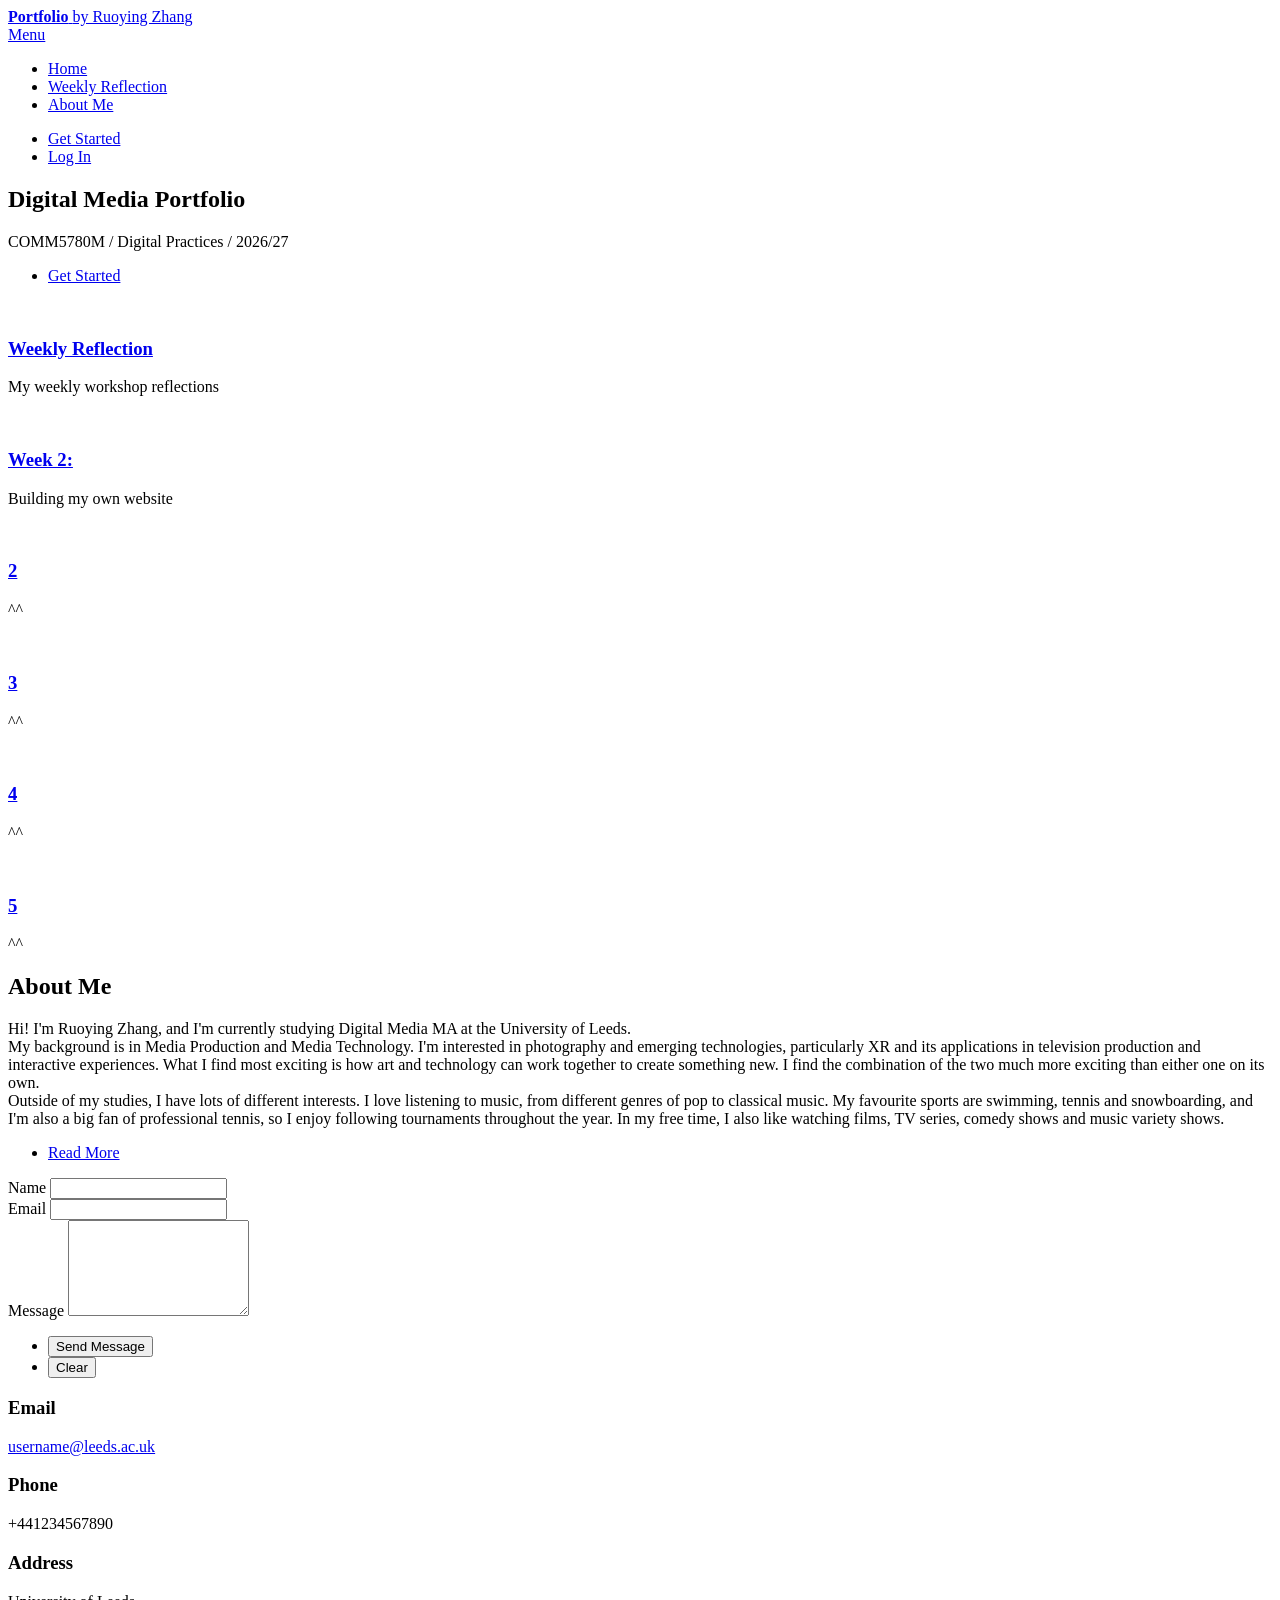
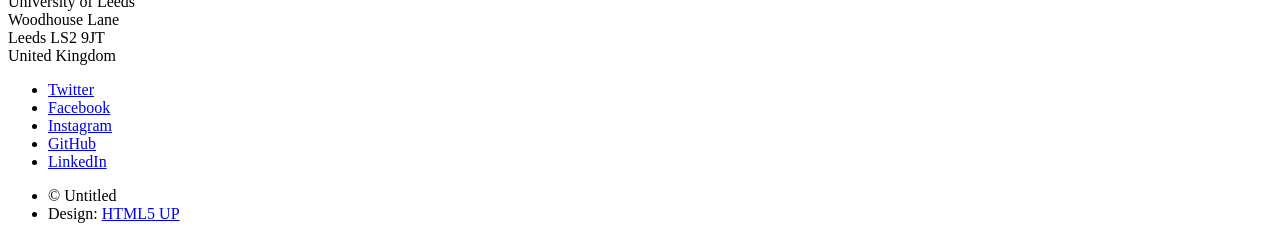
==== index.html @ e0ff4ec4 "Add files via upload" ====
<!DOCTYPE HTML>
<!--
	Forty by HTML5 UP
	html5up.net | @ajlkn
	Free for personal and commercial use under the CCA 3.0 license (html5up.net/license)
-->
<html>
	<head>
		<title>Portfolio by Ruoying Zhang</title>
		<meta charset="utf-8" />
		<meta name="viewport" content="width=device-width, initial-scale=1, user-scalable=no" />
		<link rel="stylesheet" href="assets/css/main.css" />
		<noscript><link rel="stylesheet" href="assets/css/noscript.css" /></noscript>
	</head>
	<body class="is-preload">

		<!-- Wrapper -->
			<div id="wrapper">

				<!-- Header -->
					<header id="header" class="alt">
						<a href="index.html" class="logo"><strong>Portfolio</strong> <span>by Ruoying Zhang</span></a>
						<nav>
							<a href="#menu">Menu</a>
						</nav>
					</header>

				<!-- Menu -->
					<nav id="menu">
						<ul class="links">
							<li><a href="index.html">Home</a></li>
							<li><a href="landing.html">Weekly Reflection</a></li>
							<li><a href="generic.html">About Me</a></li>
							
						</ul>
						<ul class="actions stacked">
							<li><a href="#" class="button primary fit">Get Started</a></li>
							<li><a href="#" class="button fit">Log In</a></li>
						</ul>
					</nav>

				<!-- Banner -->
					<section id="banner" class="major">
						<div class="inner">
							<header class="major">
								<h1>Digital Media Portfolio</h1>
							</header>
							<div class="content">
								<p>COMM5780M / Digital Practices / 2026/27</p>
								<ul class="actions">
									<li><a href="#one" class="button next scrolly">Get Started</a></li>
								</ul>
							</div>
						</div>
					</section>

				<!-- Main -->
					<div id="main">

						<!-- One -->
							<section id="one" class="tiles">
								<article>
									<span class="image">
										<img src="images/pic01.jpg" alt="" />
									</span>
									<header class="major">
										<h3><a href="landing.html" class="link">Weekly Reflection</a></h3>
										<p>My weekly workshop reflections</p>
									</header>
								</article>
								<article>
									<span class="image">
										<img src="images/pic02.jpg" alt="" />
									</span>
									<header class="major">
										<h3><a href="landing.html" class="link">Week 2:</a></h3>
										<p>Building my own website</p>
									</header>
								</article>
								<article>
									<span class="image">
										<img src="images/pic03.jpg" alt="" />
									</span>
									<header class="major">
										<h3><a href="landing.html" class="link">2</a></h3>
										<p>^^</p>
									</header>
								</article>
								<article>
									<span class="image">
										<img src="images/pic04.jpg" alt="" />
									</span>
									<header class="major">
										<h3><a href="landing.html" class="link">3</a></h3>
										<p>^^</p>
									</header>
								</article>
								<article>
									<span class="image">
										<img src="images/pic05.jpg" alt="" />
									</span>
									<header class="major">
										<h3><a href="landing.html" class="link">4</a></h3>
										<p>^^</p>
									</header>
								</article>
								<article>
									<span class="image">
										<img src="images/pic06.jpg" alt="" />
									</span>
									<header class="major">
										<h3><a href="landing.html" class="link">5</a></h3>
										<p>^^</p>
									</header>
								</article>
							</section>

						<!-- Two -->
							<section id="two">
								<div class="inner">
									<header class="major">
										<h2>About Me</h2>
									</header>
									<p>  Hi! I'm Ruoying Zhang, and I'm currently studying Digital Media MA at the University of Leeds.<br />
										 My background is in Media Production and Media Technology. I'm interested in photography and emerging technologies, particularly XR and its applications in television production and interactive experiences. What I find most exciting is how art and technology can work together to create something new. I find the combination of the two much more exciting than either one on its own. <br />
										 Outside of my studies, I have lots of different interests. I love listening to music, from different genres of pop to classical music. My favourite sports are swimming, tennis and snowboarding, and I'm also a big fan of professional tennis, so I enjoy following tournaments throughout the year. In my free time, I also like watching films, TV series, comedy shows and music variety shows.</p>
									<ul class="actions">
										<li><a href="generic.html" class="button next">Read More</a></li>
									</ul>
								</div>
							</section>

					</div>

				<!-- Contact -->
					<section id="contact">
						<div class="inner">
							<section>
								<form method="post" action="#">
									<div class="fields">
										<div class="field half">
											<label for="name">Name</label>
											<input type="text" name="name" id="name" />
										</div>
										<div class="field half">
											<label for="email">Email</label>
											<input type="text" name="email" id="email" />
										</div>
										<div class="field">
											<label for="message">Message</label>
											<textarea name="message" id="message" rows="6"></textarea>
										</div>
									</div>
									<ul class="actions">
										<li><input type="submit" value="Send Message" class="primary" /></li>
										<li><input type="reset" value="Clear" /></li>
									</ul>
								</form>
							</section>
							<section class="split">
								<section>
									<div class="contact-method">
										<span class="icon solid alt fa-envelope"></span>
										<h3>Email</h3>
										<a href="#">username@leeds.ac.uk</a>
									</div>
								</section>
								<section>
									<div class="contact-method">
										<span class="icon solid alt fa-phone"></span>
										<h3>Phone</h3>
										<span>+441234567890</span>
									</div>
								</section>
								<section>
									<div class="contact-method">
										<span class="icon solid alt fa-home"></span>
										<h3>Address</h3>
										<span>University of Leeds<br />
										Woodhouse Lane<br />
										Leeds LS2 9JT<br />
										United Kingdom</span>
									</div>
								</section>
							</section>
						</div>
					</section>

				<!-- Footer -->
					<footer id="footer">
						<div class="inner">
							<ul class="icons">
								<li><a href="#" class="icon brands alt fa-twitter"><span class="label">Twitter</span></a></li>
								<li><a href="#" class="icon brands alt fa-facebook-f"><span class="label">Facebook</span></a></li>
								<li><a href="#" class="icon brands alt fa-instagram"><span class="label">Instagram</span></a></li>
								<li><a href="#" class="icon brands alt fa-github"><span class="label">GitHub</span></a></li>
								<li><a href="#" class="icon brands alt fa-linkedin-in"><span class="label">LinkedIn</span></a></li>
							</ul>
							<ul class="copyright">
								<li>&copy; Untitled</li><li>Design: <a href="https://html5up.net">HTML5 UP</a></li>
							</ul>
						</div>
					</footer>

			</div>

		<!-- Scripts -->
			<script src="assets/js/jquery.min.js"></script>
			<script src="assets/js/jquery.scrolly.min.js"></script>
			<script src="assets/js/jquery.scrollex.min.js"></script>
			<script src="assets/js/browser.min.js"></script>
			<script src="assets/js/breakpoints.min.js"></script>
			<script src="assets/js/util.js"></script>
			<script src="assets/js/main.js"></script>

	</body>
</html>
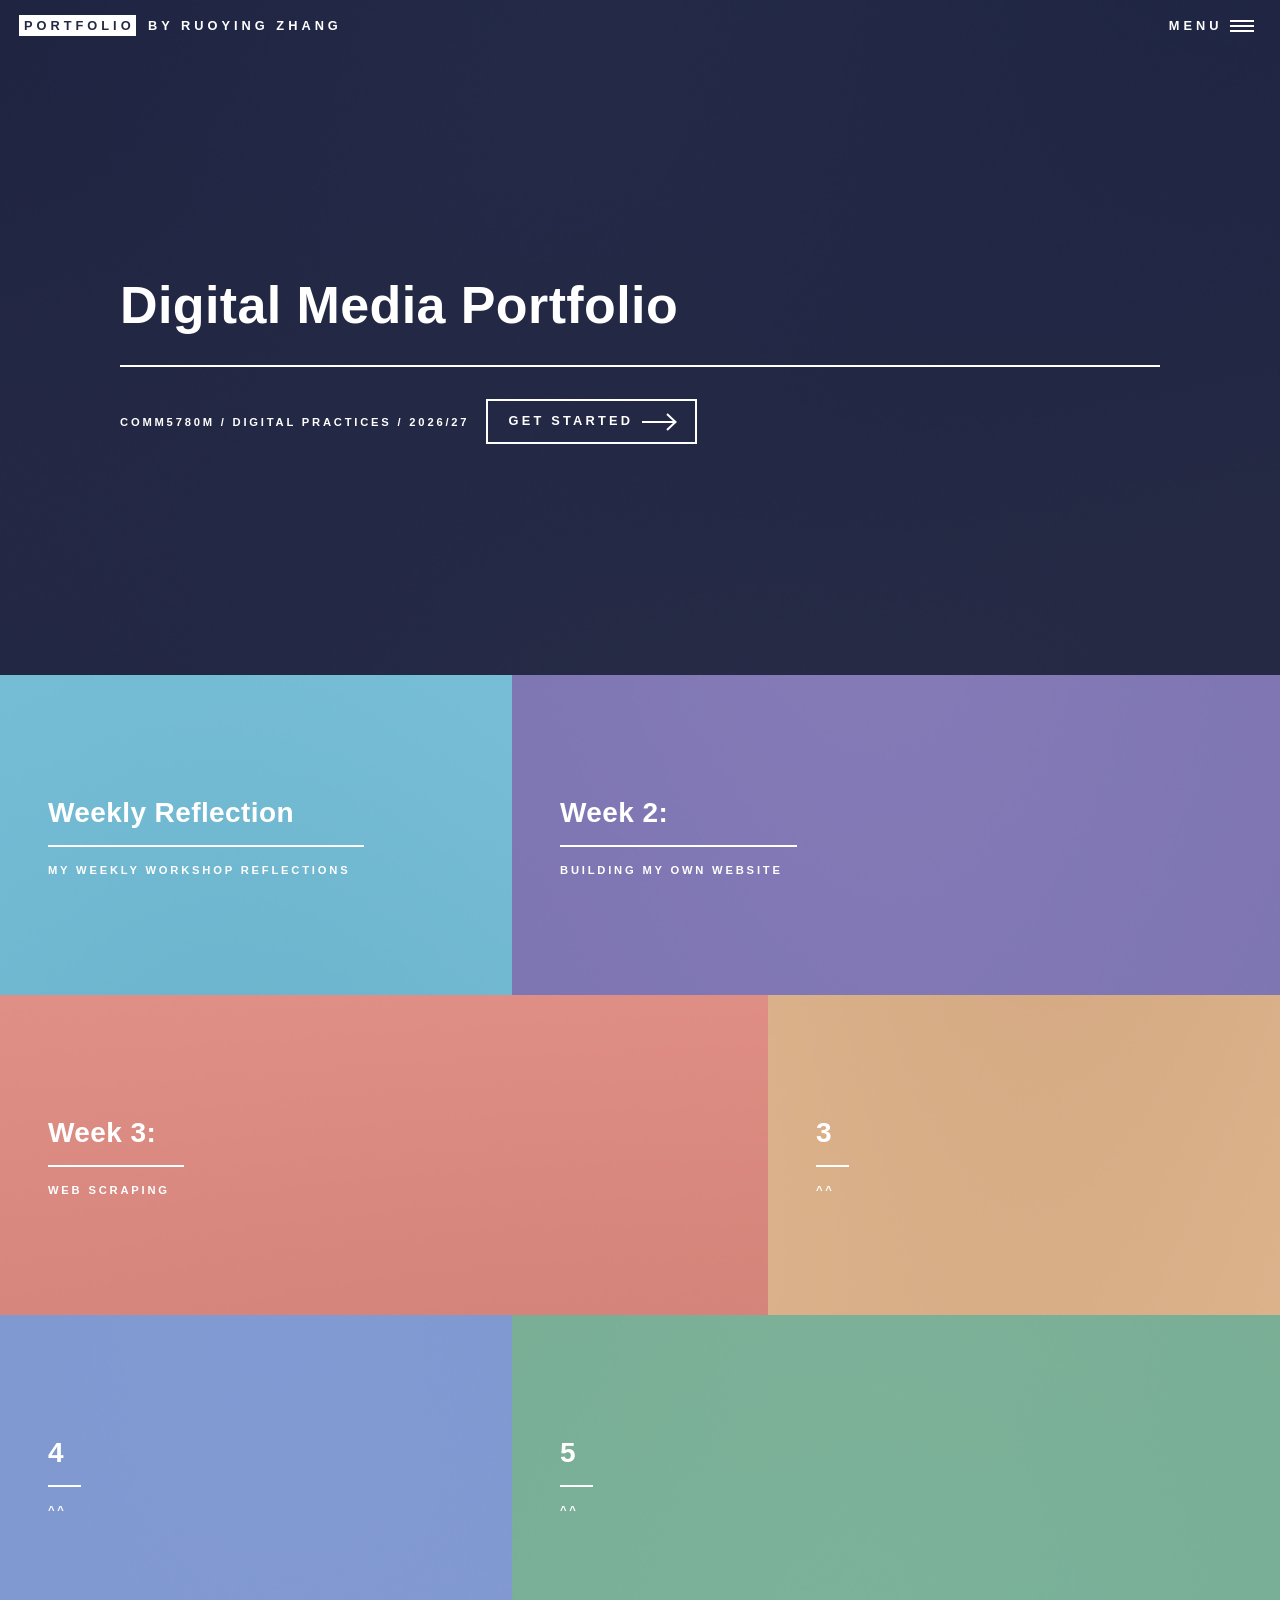
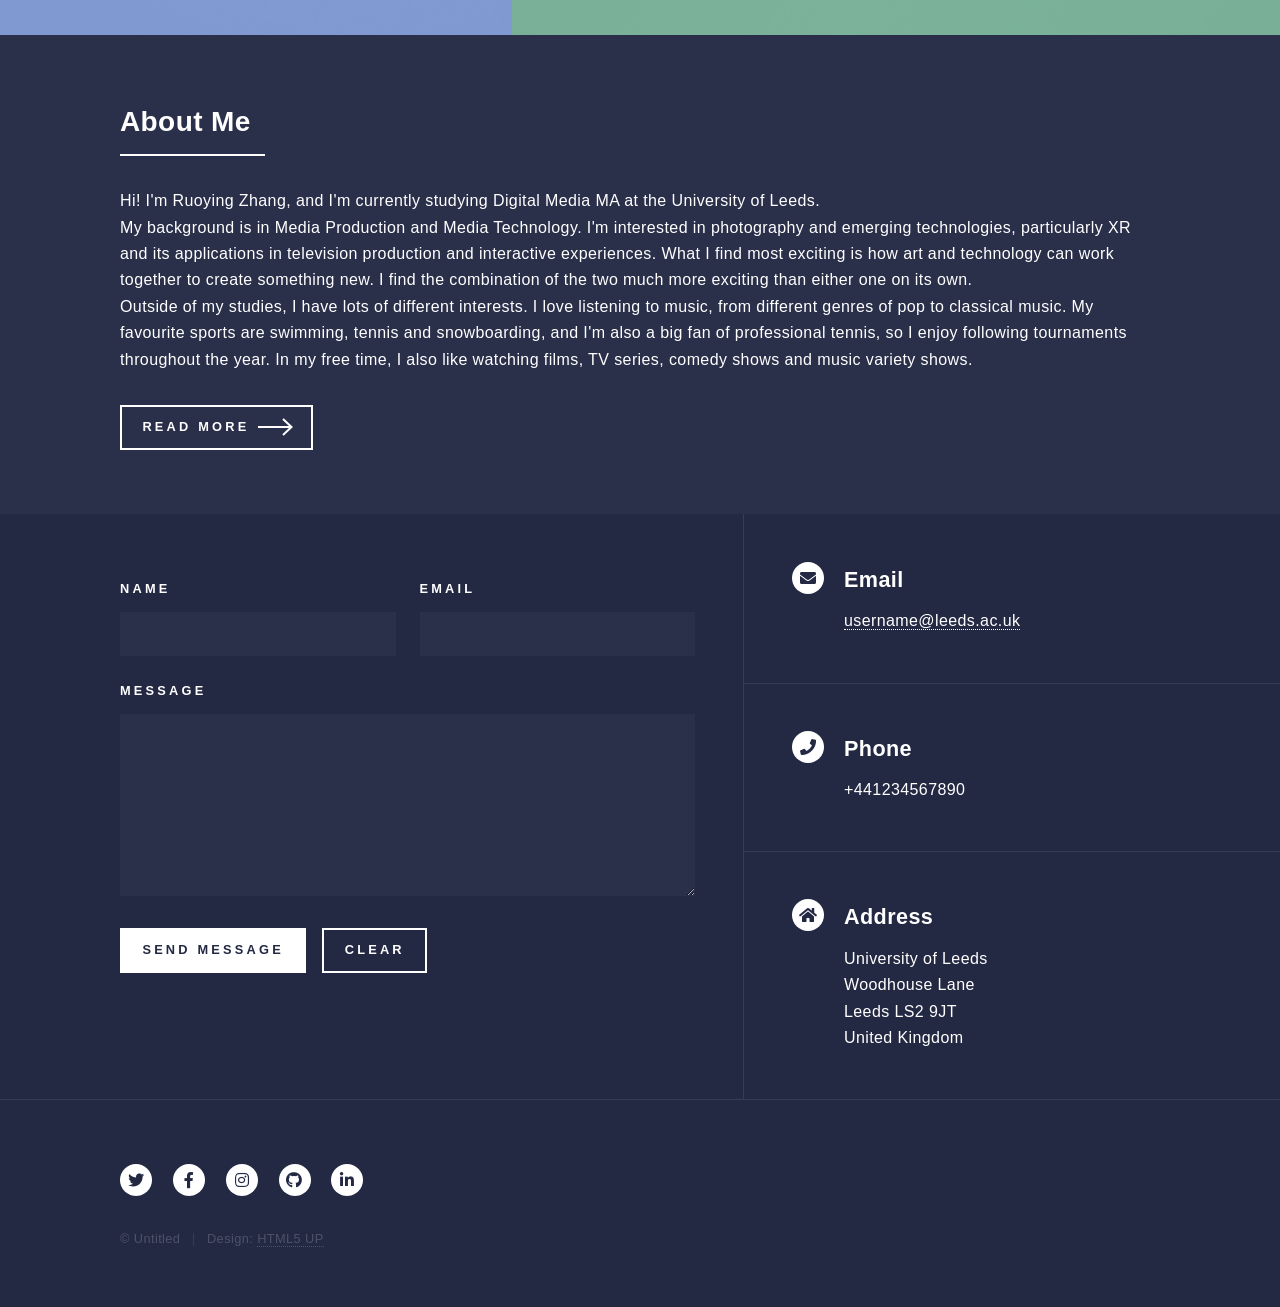
==== commit 3a235d0e: "Update index.html" ====
--- a/index.html
+++ b/index.html
@@ -82,8 +82,8 @@
 										<img src="images/pic03.jpg" alt="" />
 									</span>
 									<header class="major">
-										<h3><a href="landing.html" class="link">2</a></h3>
-										<p>^^</p>
+										<h3><a href="landing.html" class="link">Week 3:</a></h3>
+										<p>Web Scraping</p>
 									</header>
 								</article>
 								<article>
@@ -214,4 +214,4 @@
 			<script src="assets/js/main.js"></script>
 
 	</body>
-</html>+</html>
--- a/assets/css/main.css
+++ b/assets/css/main.css
@@ -0,0 +1,3952 @@
+@import url(fontawesome-all.min.css);
+@import url("https://fonts.googleapis.com/css?family=Source+Sans+Pro:300,300italic,600,600italic");
+
+/*
+	Forty by HTML5 UP
+	html5up.net | @ajlkn
+	Free for personal and commercial use under the CCA 3.0 license (html5up.net/license)
+*/
+
+html, body, div, span, applet, object,
+iframe, h1, h2, h3, h4, h5, h6, p, blockquote,
+pre, a, abbr, acronym, address, big, cite,
+code, del, dfn, em, img, ins, kbd, q, s, samp,
+small, strike, strong, sub, sup, tt, var, b,
+u, i, center, dl, dt, dd, ol, ul, li, fieldset,
+form, label, legend, table, caption, tbody,
+tfoot, thead, tr, th, td, article, aside,
+canvas, details, embed, figure, figcaption,
+footer, header, hgroup, menu, nav, output, ruby,
+section, summary, time, mark, audio, video {
+	margin: 0;
+	padding: 0;
+	border: 0;
+	font-size: 100%;
+	font: inherit;
+	vertical-align: baseline;}
+
+article, aside, details, figcaption, figure,
+footer, header, hgroup, menu, nav, section {
+	display: block;}
+
+body {
+	line-height: 1;
+}
+
+ol, ul {
+	list-style: none;
+}
+
+blockquote, q {
+	quotes: none;
+}
+
+	blockquote:before, blockquote:after, q:before, q:after {
+		content: '';
+		content: none;
+	}
+
+table {
+	border-collapse: collapse;
+	border-spacing: 0;
+}
+
+body {
+	-webkit-text-size-adjust: none;
+}
+
+mark {
+	background-color: transparent;
+	color: inherit;
+}
+
+input::-moz-focus-inner {
+	border: 0;
+	padding: 0;
+}
+
+input, select, textarea {
+	-moz-appearance: none;
+	-webkit-appearance: none;
+	-ms-appearance: none;
+	appearance: none;
+}
+
+/* Basic */
+
+	@-ms-viewport {
+		width: device-width;
+	}
+
+	body {
+		-ms-overflow-style: scrollbar;
+	}
+
+	@media screen and (max-width: 480px) {
+
+		html, body {
+			min-width: 320px;
+		}
+
+	}
+
+	html {
+		box-sizing: border-box;
+	}
+
+	*, *:before, *:after {
+		box-sizing: inherit;
+	}
+
+	body {
+		background: #242943;
+	}
+
+		body.is-preload *, body.is-preload *:before, body.is-preload *:after {
+			-moz-animation: none !important;
+			-webkit-animation: none !important;
+			-ms-animation: none !important;
+			animation: none !important;
+			-moz-transition: none !important;
+			-webkit-transition: none !important;
+			-ms-transition: none !important;
+			transition: none !important;
+		}
+
+/* Type */
+
+	body, input, select, textarea {
+		color: #ffffff;
+		font-family: "Source Sans Pro", Helvetica, sans-serif;
+		font-size: 17pt;
+		font-weight: 300;
+		letter-spacing: 0.025em;
+		line-height: 1.65;
+	}
+
+		@media screen and (max-width: 1680px) {
+
+			body, input, select, textarea {
+				font-size: 14pt;
+			}
+
+		}
+
+		@media screen and (max-width: 1280px) {
+
+			body, input, select, textarea {
+				font-size: 12pt;
+			}
+
+		}
+
+		@media screen and (max-width: 360px) {
+
+			body, input, select, textarea {
+				font-size: 11pt;
+			}
+
+		}
+
+	a {
+		-moz-transition: color 0.2s ease-in-out, border-bottom-color 0.2s ease-in-out;
+		-webkit-transition: color 0.2s ease-in-out, border-bottom-color 0.2s ease-in-out;
+		-ms-transition: color 0.2s ease-in-out, border-bottom-color 0.2s ease-in-out;
+		transition: color 0.2s ease-in-out, border-bottom-color 0.2s ease-in-out;
+		border-bottom: dotted 1px;
+		color: inherit;
+		text-decoration: none;
+	}
+
+		a:hover {
+			border-bottom-color: transparent;
+			color: #9bf1ff !important;
+		}
+
+		a:active {
+			color: #53e3fb !important;
+		}
+
+	strong, b {
+		color: #ffffff;
+		font-weight: 600;
+	}
+
+	em, i {
+		font-style: italic;
+	}
+
+	p {
+		margin: 0 0 2em 0;
+	}
+
+	h1, h2, h3, h4, h5, h6 {
+		color: #ffffff;
+		font-weight: 600;
+		line-height: 1.65;
+		margin: 0 0 1em 0;
+	}
+
+		h1 a, h2 a, h3 a, h4 a, h5 a, h6 a {
+			color: inherit;
+			border-bottom: 0;
+		}
+
+	h1 {
+		font-size: 2.5em;
+	}
+
+	h2 {
+		font-size: 1.75em;
+	}
+
+	h3 {
+		font-size: 1.35em;
+	}
+
+	h4 {
+		font-size: 1.1em;
+	}
+
+	h5 {
+		font-size: 0.9em;
+	}
+
+	h6 {
+		font-size: 0.7em;
+	}
+
+	@media screen and (max-width: 736px) {
+
+		h1 {
+			font-size: 2em;
+		}
+
+		h2 {
+			font-size: 1.5em;
+		}
+
+		h3 {
+			font-size: 1.25em;
+		}
+
+	}
+
+	sub {
+		font-size: 0.8em;
+		position: relative;
+		top: 0.5em;
+	}
+
+	sup {
+		font-size: 0.8em;
+		position: relative;
+		top: -0.5em;
+	}
+
+	blockquote {
+		border-left: solid 4px rgba(212, 212, 255, 0.1);
+		font-style: italic;
+		margin: 0 0 2em 0;
+		padding: 0.5em 0 0.5em 2em;
+	}
+
+	code {
+		background: rgba(212, 212, 255, 0.035);
+		font-family: "Courier New", monospace;
+		font-size: 0.9em;
+		margin: 0 0.25em;
+		padding: 0.25em 0.65em;
+	}
+
+	pre {
+		-webkit-overflow-scrolling: touch;
+		font-family: "Courier New", monospace;
+		font-size: 0.9em;
+		margin: 0 0 2em 0;
+	}
+
+		pre code {
+			display: block;
+			line-height: 1.75;
+			padding: 1em 1.5em;
+			overflow-x: auto;
+		}
+
+	hr {
+		border: 0;
+		border-bottom: solid 1px rgba(212, 212, 255, 0.1);
+		margin: 2em 0;
+	}
+
+		hr.major {
+			margin: 3em 0;
+		}
+
+	.align-left {
+		text-align: left;
+	}
+
+	.align-center {
+		text-align: center;
+	}
+
+	.align-right {
+		text-align: right;
+	}
+
+/* Row */
+
+	.row {
+		display: flex;
+		flex-wrap: wrap;
+		box-sizing: border-box;
+		align-items: stretch;
+	}
+
+		.row > * {
+			box-sizing: border-box;
+		}
+
+		.row.gtr-uniform > * > :last-child {
+			margin-bottom: 0;
+		}
+
+		.row.aln-left {
+			justify-content: flex-start;
+		}
+
+		.row.aln-center {
+			justify-content: center;
+		}
+
+		.row.aln-right {
+			justify-content: flex-end;
+		}
+
+		.row.aln-top {
+			align-items: flex-start;
+		}
+
+		.row.aln-middle {
+			align-items: center;
+		}
+
+		.row.aln-bottom {
+			align-items: flex-end;
+		}
+
+		.row > .imp {
+			order: -1;
+		}
+
+		.row > .col-1 {
+			width: 8.33333%;
+		}
+
+		.row > .off-1 {
+			margin-left: 8.33333%;
+		}
+
+		.row > .col-2 {
+			width: 16.66667%;
+		}
+
+		.row > .off-2 {
+			margin-left: 16.66667%;
+		}
+
+		.row > .col-3 {
+			width: 25%;
+		}
+
+		.row > .off-3 {
+			margin-left: 25%;
+		}
+
+		.row > .col-4 {
+			width: 33.33333%;
+		}
+
+		.row > .off-4 {
+			margin-left: 33.33333%;
+		}
+
+		.row > .col-5 {
+			width: 41.66667%;
+		}
+
+		.row > .off-5 {
+			margin-left: 41.66667%;
+		}
+
+		.row > .col-6 {
+			width: 50%;
+		}
+
+		.row > .off-6 {
+			margin-left: 50%;
+		}
+
+		.row > .col-7 {
+			width: 58.33333%;
+		}
+
+		.row > .off-7 {
+			margin-left: 58.33333%;
+		}
+
+		.row > .col-8 {
+			width: 66.66667%;
+		}
+
+		.row > .off-8 {
+			margin-left: 66.66667%;
+		}
+
+		.row > .col-9 {
+			width: 75%;
+		}
+
+		.row > .off-9 {
+			margin-left: 75%;
+		}
+
+		.row > .col-10 {
+			width: 83.33333%;
+		}
+
+		.row > .off-10 {
+			margin-left: 83.33333%;
+		}
+
+		.row > .col-11 {
+			width: 91.66667%;
+		}
+
+		.row > .off-11 {
+			margin-left: 91.66667%;
+		}
+
+		.row > .col-12 {
+			width: 100%;
+		}
+
+		.row > .off-12 {
+			margin-left: 100%;
+		}
+
+		.row.gtr-0 {
+			margin-top: 0;
+			margin-left: 0em;
+		}
+
+			.row.gtr-0 > * {
+				padding: 0 0 0 0em;
+			}
+
+			.row.gtr-0.gtr-uniform {
+				margin-top: 0em;
+			}
+
+				.row.gtr-0.gtr-uniform > * {
+					padding-top: 0em;
+				}
+
+		.row.gtr-25 {
+			margin-top: 0;
+			margin-left: -0.5em;
+		}
+
+			.row.gtr-25 > * {
+				padding: 0 0 0 0.5em;
+			}
+
+			.row.gtr-25.gtr-uniform {
+				margin-top: -0.5em;
+			}
+
+				.row.gtr-25.gtr-uniform > * {
+					padding-top: 0.5em;
+				}
+
+		.row.gtr-50 {
+			margin-top: 0;
+			margin-left: -1em;
+		}
+
+			.row.gtr-50 > * {
+				padding: 0 0 0 1em;
+			}
+
+			.row.gtr-50.gtr-uniform {
+				margin-top: -1em;
+			}
+
+				.row.gtr-50.gtr-uniform > * {
+					padding-top: 1em;
+				}
+
+		.row {
+			margin-top: 0;
+			margin-left: -2em;
+		}
+
+			.row > * {
+				padding: 0 0 0 2em;
+			}
+
+			.row.gtr-uniform {
+				margin-top: -2em;
+			}
+
+				.row.gtr-uniform > * {
+					padding-top: 2em;
+				}
+
+		.row.gtr-150 {
+			margin-top: 0;
+			margin-left: -3em;
+		}
+
+			.row.gtr-150 > * {
+				padding: 0 0 0 3em;
+			}
+
+			.row.gtr-150.gtr-uniform {
+				margin-top: -3em;
+			}
+
+				.row.gtr-150.gtr-uniform > * {
+					padding-top: 3em;
+				}
+
+		.row.gtr-200 {
+			margin-top: 0;
+			margin-left: -4em;
+		}
+
+			.row.gtr-200 > * {
+				padding: 0 0 0 4em;
+			}
+
+			.row.gtr-200.gtr-uniform {
+				margin-top: -4em;
+			}
+
+				.row.gtr-200.gtr-uniform > * {
+					padding-top: 4em;
+				}
+
+		@media screen and (max-width: 1680px) {
+
+			.row {
+				display: flex;
+				flex-wrap: wrap;
+				box-sizing: border-box;
+				align-items: stretch;
+			}
+
+				.row > * {
+					box-sizing: border-box;
+				}
+
+				.row.gtr-uniform > * > :last-child {
+					margin-bottom: 0;
+				}
+
+				.row.aln-left {
+					justify-content: flex-start;
+				}
+
+				.row.aln-center {
+					justify-content: center;
+				}
+
+				.row.aln-right {
+					justify-content: flex-end;
+				}
+
+				.row.aln-top {
+					align-items: flex-start;
+				}
+
+				.row.aln-middle {
+					align-items: center;
+				}
+
+				.row.aln-bottom {
+					align-items: flex-end;
+				}
+
+				.row > .imp-xlarge {
+					order: -1;
+				}
+
+				.row > .col-1-xlarge {
+					width: 8.33333%;
+				}
+
+				.row > .off-1-xlarge {
+					margin-left: 8.33333%;
+				}
+
+				.row > .col-2-xlarge {
+					width: 16.66667%;
+				}
+
+				.row > .off-2-xlarge {
+					margin-left: 16.66667%;
+				}
+
+				.row > .col-3-xlarge {
+					width: 25%;
+				}
+
+				.row > .off-3-xlarge {
+					margin-left: 25%;
+				}
+
+				.row > .col-4-xlarge {
+					width: 33.33333%;
+				}
+
+				.row > .off-4-xlarge {
+					margin-left: 33.33333%;
+				}
+
+				.row > .col-5-xlarge {
+					width: 41.66667%;
+				}
+
+				.row > .off-5-xlarge {
+					margin-left: 41.66667%;
+				}
+
+				.row > .col-6-xlarge {
+					width: 50%;
+				}
+
+				.row > .off-6-xlarge {
+					margin-left: 50%;
+				}
+
+				.row > .col-7-xlarge {
+					width: 58.33333%;
+				}
+
+				.row > .off-7-xlarge {
+					margin-left: 58.33333%;
+				}
+
+				.row > .col-8-xlarge {
+					width: 66.66667%;
+				}
+
+				.row > .off-8-xlarge {
+					margin-left: 66.66667%;
+				}
+
+				.row > .col-9-xlarge {
+					width: 75%;
+				}
+
+				.row > .off-9-xlarge {
+					margin-left: 75%;
+				}
+
+				.row > .col-10-xlarge {
+					width: 83.33333%;
+				}
+
+				.row > .off-10-xlarge {
+					margin-left: 83.33333%;
+				}
+
+				.row > .col-11-xlarge {
+					width: 91.66667%;
+				}
+
+				.row > .off-11-xlarge {
+					margin-left: 91.66667%;
+				}
+
+				.row > .col-12-xlarge {
+					width: 100%;
+				}
+
+				.row > .off-12-xlarge {
+					margin-left: 100%;
+				}
+
+				.row.gtr-0 {
+					margin-top: 0;
+					margin-left: 0em;
+				}
+
+					.row.gtr-0 > * {
+						padding: 0 0 0 0em;
+					}
+
+					.row.gtr-0.gtr-uniform {
+						margin-top: 0em;
+					}
+
+						.row.gtr-0.gtr-uniform > * {
+							padding-top: 0em;
+						}
+
+				.row.gtr-25 {
+					margin-top: 0;
+					margin-left: -0.5em;
+				}
+
+					.row.gtr-25 > * {
+						padding: 0 0 0 0.5em;
+					}
+
+					.row.gtr-25.gtr-uniform {
+						margin-top: -0.5em;
+					}
+
+						.row.gtr-25.gtr-uniform > * {
+							padding-top: 0.5em;
+						}
+
+				.row.gtr-50 {
+					margin-top: 0;
+					margin-left: -1em;
+				}
+
+					.row.gtr-50 > * {
+						padding: 0 0 0 1em;
+					}
+
+					.row.gtr-50.gtr-uniform {
+						margin-top: -1em;
+					}
+
+						.row.gtr-50.gtr-uniform > * {
+							padding-top: 1em;
+						}
+
+				.row {
+					margin-top: 0;
+					margin-left: -2em;
+				}
+
+					.row > * {
+						padding: 0 0 0 2em;
+					}
+
+					.row.gtr-uniform {
+						margin-top: -2em;
+					}
+
+						.row.gtr-uniform > * {
+							padding-top: 2em;
+						}
+
+				.row.gtr-150 {
+					margin-top: 0;
+					margin-left: -3em;
+				}
+
+					.row.gtr-150 > * {
+						padding: 0 0 0 3em;
+					}
+
+					.row.gtr-150.gtr-uniform {
+						margin-top: -3em;
+					}
+
+						.row.gtr-150.gtr-uniform > * {
+							padding-top: 3em;
+						}
+
+				.row.gtr-200 {
+					margin-top: 0;
+					margin-left: -4em;
+				}
+
+					.row.gtr-200 > * {
+						padding: 0 0 0 4em;
+					}
+
+					.row.gtr-200.gtr-uniform {
+						margin-top: -4em;
+					}
+
+						.row.gtr-200.gtr-uniform > * {
+							padding-top: 4em;
+						}
+
+		}
+
+		@media screen and (max-width: 1280px) {
+
+			.row {
+				display: flex;
+				flex-wrap: wrap;
+				box-sizing: border-box;
+				align-items: stretch;
+			}
+
+				.row > * {
+					box-sizing: border-box;
+				}
+
+				.row.gtr-uniform > * > :last-child {
+					margin-bottom: 0;
+				}
+
+				.row.aln-left {
+					justify-content: flex-start;
+				}
+
+				.row.aln-center {
+					justify-content: center;
+				}
+
+				.row.aln-right {
+					justify-content: flex-end;
+				}
+
+				.row.aln-top {
+					align-items: flex-start;
+				}
+
+				.row.aln-middle {
+					align-items: center;
+				}
+
+				.row.aln-bottom {
+					align-items: flex-end;
+				}
+
+				.row > .imp-large {
+					order: -1;
+				}
+
+				.row > .col-1-large {
+					width: 8.33333%;
+				}
+
+				.row > .off-1-large {
+					margin-left: 8.33333%;
+				}
+
+				.row > .col-2-large {
+					width: 16.66667%;
+				}
+
+				.row > .off-2-large {
+					margin-left: 16.66667%;
+				}
+
+				.row > .col-3-large {
+					width: 25%;
+				}
+
+				.row > .off-3-large {
+					margin-left: 25%;
+				}
+
+				.row > .col-4-large {
+					width: 33.33333%;
+				}
+
+				.row > .off-4-large {
+					margin-left: 33.33333%;
+				}
+
+				.row > .col-5-large {
+					width: 41.66667%;
+				}
+
+				.row > .off-5-large {
+					margin-left: 41.66667%;
+				}
+
+				.row > .col-6-large {
+					width: 50%;
+				}
+
+				.row > .off-6-large {
+					margin-left: 50%;
+				}
+
+				.row > .col-7-large {
+					width: 58.33333%;
+				}
+
+				.row > .off-7-large {
+					margin-left: 58.33333%;
+				}
+
+				.row > .col-8-large {
+					width: 66.66667%;
+				}
+
+				.row > .off-8-large {
+					margin-left: 66.66667%;
+				}
+
+				.row > .col-9-large {
+					width: 75%;
+				}
+
+				.row > .off-9-large {
+					margin-left: 75%;
+				}
+
+				.row > .col-10-large {
+					width: 83.33333%;
+				}
+
+				.row > .off-10-large {
+					margin-left: 83.33333%;
+				}
+
+				.row > .col-11-large {
+					width: 91.66667%;
+				}
+
+				.row > .off-11-large {
+					margin-left: 91.66667%;
+				}
+
+				.row > .col-12-large {
+					width: 100%;
+				}
+
+				.row > .off-12-large {
+					margin-left: 100%;
+				}
+
+				.row.gtr-0 {
+					margin-top: 0;
+					margin-left: 0em;
+				}
+
+					.row.gtr-0 > * {
+						padding: 0 0 0 0em;
+					}
+
+					.row.gtr-0.gtr-uniform {
+						margin-top: 0em;
+					}
+
+						.row.gtr-0.gtr-uniform > * {
+							padding-top: 0em;
+						}
+
+				.row.gtr-25 {
+					margin-top: 0;
+					margin-left: -0.375em;
+				}
+
+					.row.gtr-25 > * {
+						padding: 0 0 0 0.375em;
+					}
+
+					.row.gtr-25.gtr-uniform {
+						margin-top: -0.375em;
+					}
+
+						.row.gtr-25.gtr-uniform > * {
+							padding-top: 0.375em;
+						}
+
+				.row.gtr-50 {
+					margin-top: 0;
+					margin-left: -0.75em;
+				}
+
+					.row.gtr-50 > * {
+						padding: 0 0 0 0.75em;
+					}
+
+					.row.gtr-50.gtr-uniform {
+						margin-top: -0.75em;
+					}
+
+						.row.gtr-50.gtr-uniform > * {
+							padding-top: 0.75em;
+						}
+
+				.row {
+					margin-top: 0;
+					margin-left: -1.5em;
+				}
+
+					.row > * {
+						padding: 0 0 0 1.5em;
+					}
+
+					.row.gtr-uniform {
+						margin-top: -1.5em;
+					}
+
+						.row.gtr-uniform > * {
+							padding-top: 1.5em;
+						}
+
+				.row.gtr-150 {
+					margin-top: 0;
+					margin-left: -2.25em;
+				}
+
+					.row.gtr-150 > * {
+						padding: 0 0 0 2.25em;
+					}
+
+					.row.gtr-150.gtr-uniform {
+						margin-top: -2.25em;
+					}
+
+						.row.gtr-150.gtr-uniform > * {
+							padding-top: 2.25em;
+						}
+
+				.row.gtr-200 {
+					margin-top: 0;
+					margin-left: -3em;
+				}
+
+					.row.gtr-200 > * {
+						padding: 0 0 0 3em;
+					}
+
+					.row.gtr-200.gtr-uniform {
+						margin-top: -3em;
+					}
+
+						.row.gtr-200.gtr-uniform > * {
+							padding-top: 3em;
+						}
+
+		}
+
+		@media screen and (max-width: 980px) {
+
+			.row {
+				display: flex;
+				flex-wrap: wrap;
+				box-sizing: border-box;
+				align-items: stretch;
+			}
+
+				.row > * {
+					box-sizing: border-box;
+				}
+
+				.row.gtr-uniform > * > :last-child {
+					margin-bottom: 0;
+				}
+
+				.row.aln-left {
+					justify-content: flex-start;
+				}
+
+				.row.aln-center {
+					justify-content: center;
+				}
+
+				.row.aln-right {
+					justify-content: flex-end;
+				}
+
+				.row.aln-top {
+					align-items: flex-start;
+				}
+
+				.row.aln-middle {
+					align-items: center;
+				}
+
+				.row.aln-bottom {
+					align-items: flex-end;
+				}
+
+				.row > .imp-medium {
+					order: -1;
+				}
+
+				.row > .col-1-medium {
+					width: 8.33333%;
+				}
+
+				.row > .off-1-medium {
+					margin-left: 8.33333%;
+				}
+
+				.row > .col-2-medium {
+					width: 16.66667%;
+				}
+
+				.row > .off-2-medium {
+					margin-left: 16.66667%;
+				}
+
+				.row > .col-3-medium {
+					width: 25%;
+				}
+
+				.row > .off-3-medium {
+					margin-left: 25%;
+				}
+
+				.row > .col-4-medium {
+					width: 33.33333%;
+				}
+
+				.row > .off-4-medium {
+					margin-left: 33.33333%;
+				}
+
+				.row > .col-5-medium {
+					width: 41.66667%;
+				}
+
+				.row > .off-5-medium {
+					margin-left: 41.66667%;
+				}
+
+				.row > .col-6-medium {
+					width: 50%;
+				}
+
+				.row > .off-6-medium {
+					margin-left: 50%;
+				}
+
+				.row > .col-7-medium {
+					width: 58.33333%;
+				}
+
+				.row > .off-7-medium {
+					margin-left: 58.33333%;
+				}
+
+				.row > .col-8-medium {
+					width: 66.66667%;
+				}
+
+				.row > .off-8-medium {
+					margin-left: 66.66667%;
+				}
+
+				.row > .col-9-medium {
+					width: 75%;
+				}
+
+				.row > .off-9-medium {
+					margin-left: 75%;
+				}
+
+				.row > .col-10-medium {
+					width: 83.33333%;
+				}
+
+				.row > .off-10-medium {
+					margin-left: 83.33333%;
+				}
+
+				.row > .col-11-medium {
+					width: 91.66667%;
+				}
+
+				.row > .off-11-medium {
+					margin-left: 91.66667%;
+				}
+
+				.row > .col-12-medium {
+					width: 100%;
+				}
+
+				.row > .off-12-medium {
+					margin-left: 100%;
+				}
+
+				.row.gtr-0 {
+					margin-top: 0;
+					margin-left: 0em;
+				}
+
+					.row.gtr-0 > * {
+						padding: 0 0 0 0em;
+					}
+
+					.row.gtr-0.gtr-uniform {
+						margin-top: 0em;
+					}
+
+						.row.gtr-0.gtr-uniform > * {
+							padding-top: 0em;
+						}
+
+				.row.gtr-25 {
+					margin-top: 0;
+					margin-left: -0.375em;
+				}
+
+					.row.gtr-25 > * {
+						padding: 0 0 0 0.375em;
+					}
+
+					.row.gtr-25.gtr-uniform {
+						margin-top: -0.375em;
+					}
+
+						.row.gtr-25.gtr-uniform > * {
+							padding-top: 0.375em;
+						}
+
+				.row.gtr-50 {
+					margin-top: 0;
+					margin-left: -0.75em;
+				}
+
+					.row.gtr-50 > * {
+						padding: 0 0 0 0.75em;
+					}
+
+					.row.gtr-50.gtr-uniform {
+						margin-top: -0.75em;
+					}
+
+						.row.gtr-50.gtr-uniform > * {
+							padding-top: 0.75em;
+						}
+
+				.row {
+					margin-top: 0;
+					margin-left: -1.5em;
+				}
+
+					.row > * {
+						padding: 0 0 0 1.5em;
+					}
+
+					.row.gtr-uniform {
+						margin-top: -1.5em;
+					}
+
+						.row.gtr-uniform > * {
+							padding-top: 1.5em;
+						}
+
+				.row.gtr-150 {
+					margin-top: 0;
+					margin-left: -2.25em;
+				}
+
+					.row.gtr-150 > * {
+						padding: 0 0 0 2.25em;
+					}
+
+					.row.gtr-150.gtr-uniform {
+						margin-top: -2.25em;
+					}
+
+						.row.gtr-150.gtr-uniform > * {
+							padding-top: 2.25em;
+						}
+
+				.row.gtr-200 {
+					margin-top: 0;
+					margin-left: -3em;
+				}
+
+					.row.gtr-200 > * {
+						padding: 0 0 0 3em;
+					}
+
+					.row.gtr-200.gtr-uniform {
+						margin-top: -3em;
+					}
+
+						.row.gtr-200.gtr-uniform > * {
+							padding-top: 3em;
+						}
+
+		}
+
+		@media screen and (max-width: 736px) {
+
+			.row {
+				display: flex;
+				flex-wrap: wrap;
+				box-sizing: border-box;
+				align-items: stretch;
+			}
+
+				.row > * {
+					box-sizing: border-box;
+				}
+
+				.row.gtr-uniform > * > :last-child {
+					margin-bottom: 0;
+				}
+
+				.row.aln-left {
+					justify-content: flex-start;
+				}
+
+				.row.aln-center {
+					justify-content: center;
+				}
+
+				.row.aln-right {
+					justify-content: flex-end;
+				}
+
+				.row.aln-top {
+					align-items: flex-start;
+				}
+
+				.row.aln-middle {
+					align-items: center;
+				}
+
+				.row.aln-bottom {
+					align-items: flex-end;
+				}
+
+				.row > .imp-small {
+					order: -1;
+				}
+
+				.row > .col-1-small {
+					width: 8.33333%;
+				}
+
+				.row > .off-1-small {
+					margin-left: 8.33333%;
+				}
+
+				.row > .col-2-small {
+					width: 16.66667%;
+				}
+
+				.row > .off-2-small {
+					margin-left: 16.66667%;
+				}
+
+				.row > .col-3-small {
+					width: 25%;
+				}
+
+				.row > .off-3-small {
+					margin-left: 25%;
+				}
+
+				.row > .col-4-small {
+					width: 33.33333%;
+				}
+
+				.row > .off-4-small {
+					margin-left: 33.33333%;
+				}
+
+				.row > .col-5-small {
+					width: 41.66667%;
+				}
+
+				.row > .off-5-small {
+					margin-left: 41.66667%;
+				}
+
+				.row > .col-6-small {
+					width: 50%;
+				}
+
+				.row > .off-6-small {
+					margin-left: 50%;
+				}
+
+				.row > .col-7-small {
+					width: 58.33333%;
+				}
+
+				.row > .off-7-small {
+					margin-left: 58.33333%;
+				}
+
+				.row > .col-8-small {
+					width: 66.66667%;
+				}
+
+				.row > .off-8-small {
+					margin-left: 66.66667%;
+				}
+
+				.row > .col-9-small {
+					width: 75%;
+				}
+
+				.row > .off-9-small {
+					margin-left: 75%;
+				}
+
+				.row > .col-10-small {
+					width: 83.33333%;
+				}
+
+				.row > .off-10-small {
+					margin-left: 83.33333%;
+				}
+
+				.row > .col-11-small {
+					width: 91.66667%;
+				}
+
+				.row > .off-11-small {
+					margin-left: 91.66667%;
+				}
+
+				.row > .col-12-small {
+					width: 100%;
+				}
+
+				.row > .off-12-small {
+					margin-left: 100%;
+				}
+
+				.row.gtr-0 {
+					margin-top: 0;
+					margin-left: 0em;
+				}
+
+					.row.gtr-0 > * {
+						padding: 0 0 0 0em;
+					}
+
+					.row.gtr-0.gtr-uniform {
+						margin-top: 0em;
+					}
+
+						.row.gtr-0.gtr-uniform > * {
+							padding-top: 0em;
+						}
+
+				.row.gtr-25 {
+					margin-top: 0;
+					margin-left: -0.3125em;
+				}
+
+					.row.gtr-25 > * {
+						padding: 0 0 0 0.3125em;
+					}
+
+					.row.gtr-25.gtr-uniform {
+						margin-top: -0.3125em;
+					}
+
+						.row.gtr-25.gtr-uniform > * {
+							padding-top: 0.3125em;
+						}
+
+				.row.gtr-50 {
+					margin-top: 0;
+					margin-left: -0.625em;
+				}
+
+					.row.gtr-50 > * {
+						padding: 0 0 0 0.625em;
+					}
+
+					.row.gtr-50.gtr-uniform {
+						margin-top: -0.625em;
+					}
+
+						.row.gtr-50.gtr-uniform > * {
+							padding-top: 0.625em;
+						}
+
+				.row {
+					margin-top: 0;
+					margin-left: -1.25em;
+				}
+
+					.row > * {
+						padding: 0 0 0 1.25em;
+					}
+
+					.row.gtr-uniform {
+						margin-top: -1.25em;
+					}
+
+						.row.gtr-uniform > * {
+							padding-top: 1.25em;
+						}
+
+				.row.gtr-150 {
+					margin-top: 0;
+					margin-left: -1.875em;
+				}
+
+					.row.gtr-150 > * {
+						padding: 0 0 0 1.875em;
+					}
+
+					.row.gtr-150.gtr-uniform {
+						margin-top: -1.875em;
+					}
+
+						.row.gtr-150.gtr-uniform > * {
+							padding-top: 1.875em;
+						}
+
+				.row.gtr-200 {
+					margin-top: 0;
+					margin-left: -2.5em;
+				}
+
+					.row.gtr-200 > * {
+						padding: 0 0 0 2.5em;
+					}
+
+					.row.gtr-200.gtr-uniform {
+						margin-top: -2.5em;
+					}
+
+						.row.gtr-200.gtr-uniform > * {
+							padding-top: 2.5em;
+						}
+
+		}
+
+		@media screen and (max-width: 480px) {
+
+			.row {
+				display: flex;
+				flex-wrap: wrap;
+				box-sizing: border-box;
+				align-items: stretch;
+			}
+
+				.row > * {
+					box-sizing: border-box;
+				}
+
+				.row.gtr-uniform > * > :last-child {
+					margin-bottom: 0;
+				}
+
+				.row.aln-left {
+					justify-content: flex-start;
+				}
+
+				.row.aln-center {
+					justify-content: center;
+				}
+
+				.row.aln-right {
+					justify-content: flex-end;
+				}
+
+				.row.aln-top {
+					align-items: flex-start;
+				}
+
+				.row.aln-middle {
+					align-items: center;
+				}
+
+				.row.aln-bottom {
+					align-items: flex-end;
+				}
+
+				.row > .imp-xsmall {
+					order: -1;
+				}
+
+				.row > .col-1-xsmall {
+					width: 8.33333%;
+				}
+
+				.row > .off-1-xsmall {
+					margin-left: 8.33333%;
+				}
+
+				.row > .col-2-xsmall {
+					width: 16.66667%;
+				}
+
+				.row > .off-2-xsmall {
+					margin-left: 16.66667%;
+				}
+
+				.row > .col-3-xsmall {
+					width: 25%;
+				}
+
+				.row > .off-3-xsmall {
+					margin-left: 25%;
+				}
+
+				.row > .col-4-xsmall {
+					width: 33.33333%;
+				}
+
+				.row > .off-4-xsmall {
+					margin-left: 33.33333%;
+				}
+
+				.row > .col-5-xsmall {
+					width: 41.66667%;
+				}
+
+				.row > .off-5-xsmall {
+					margin-left: 41.66667%;
+				}
+
+				.row > .col-6-xsmall {
+					width: 50%;
+				}
+
+				.row > .off-6-xsmall {
+					margin-left: 50%;
+				}
+
+				.row > .col-7-xsmall {
+					width: 58.33333%;
+				}
+
+				.row > .off-7-xsmall {
+					margin-left: 58.33333%;
+				}
+
+				.row > .col-8-xsmall {
+					width: 66.66667%;
+				}
+
+				.row > .off-8-xsmall {
+					margin-left: 66.66667%;
+				}
+
+				.row > .col-9-xsmall {
+					width: 75%;
+				}
+
+				.row > .off-9-xsmall {
+					margin-left: 75%;
+				}
+
+				.row > .col-10-xsmall {
+					width: 83.33333%;
+				}
+
+				.row > .off-10-xsmall {
+					margin-left: 83.33333%;
+				}
+
+				.row > .col-11-xsmall {
+					width: 91.66667%;
+				}
+
+				.row > .off-11-xsmall {
+					margin-left: 91.66667%;
+				}
+
+				.row > .col-12-xsmall {
+					width: 100%;
+				}
+
+				.row > .off-12-xsmall {
+					margin-left: 100%;
+				}
+
+				.row.gtr-0 {
+					margin-top: 0;
+					margin-left: 0em;
+				}
+
+					.row.gtr-0 > * {
+						padding: 0 0 0 0em;
+					}
+
+					.row.gtr-0.gtr-uniform {
+						margin-top: 0em;
+					}
+
+						.row.gtr-0.gtr-uniform > * {
+							padding-top: 0em;
+						}
+
+				.row.gtr-25 {
+					margin-top: 0;
+					margin-left: -0.3125em;
+				}
+
+					.row.gtr-25 > * {
+						padding: 0 0 0 0.3125em;
+					}
+
+					.row.gtr-25.gtr-uniform {
+						margin-top: -0.3125em;
+					}
+
+						.row.gtr-25.gtr-uniform > * {
+							padding-top: 0.3125em;
+						}
+
+				.row.gtr-50 {
+					margin-top: 0;
+					margin-left: -0.625em;
+				}
+
+					.row.gtr-50 > * {
+						padding: 0 0 0 0.625em;
+					}
+
+					.row.gtr-50.gtr-uniform {
+						margin-top: -0.625em;
+					}
+
+						.row.gtr-50.gtr-uniform > * {
+							padding-top: 0.625em;
+						}
+
+				.row {
+					margin-top: 0;
+					margin-left: -1.25em;
+				}
+
+					.row > * {
+						padding: 0 0 0 1.25em;
+					}
+
+					.row.gtr-uniform {
+						margin-top: -1.25em;
+					}
+
+						.row.gtr-uniform > * {
+							padding-top: 1.25em;
+						}
+
+				.row.gtr-150 {
+					margin-top: 0;
+					margin-left: -1.875em;
+				}
+
+					.row.gtr-150 > * {
+						padding: 0 0 0 1.875em;
+					}
+
+					.row.gtr-150.gtr-uniform {
+						margin-top: -1.875em;
+					}
+
+						.row.gtr-150.gtr-uniform > * {
+							padding-top: 1.875em;
+						}
+
+				.row.gtr-200 {
+					margin-top: 0;
+					margin-left: -2.5em;
+				}
+
+					.row.gtr-200 > * {
+						padding: 0 0 0 2.5em;
+					}
+
+					.row.gtr-200.gtr-uniform {
+						margin-top: -2.5em;
+					}
+
+						.row.gtr-200.gtr-uniform > * {
+							padding-top: 2.5em;
+						}
+
+		}
+
+/* Section/Article */
+
+	section.special, article.special {
+		text-align: center;
+	}
+
+	header.major {
+		width: -moz-max-content;
+		width: -webkit-max-content;
+		width: -ms-max-content;
+		width: max-content;
+		margin-bottom: 2em;
+	}
+
+		header.major > :first-child {
+			margin-bottom: 0;
+			width: calc(100% + 0.5em);
+		}
+
+			header.major > :first-child:after {
+				content: '';
+				background-color: #ffffff;
+				display: block;
+				height: 2px;
+				margin: 0.325em 0 0.5em 0;
+				width: 100%;
+			}
+
+		header.major > p {
+			font-size: 0.7em;
+			font-weight: 600;
+			letter-spacing: 0.25em;
+			margin-bottom: 0;
+			text-transform: uppercase;
+		}
+
+		body.is-ie header.major > :first-child:after {
+			max-width: 9em;
+		}
+
+		body.is-ie header.major > h1:after {
+			max-width: 100% !important;
+		}
+
+	@media screen and (max-width: 736px) {
+
+		header.major > p br {
+			display: none;
+		}
+
+	}
+
+/* Form */
+
+	form {
+		margin: 0 0 2em 0;
+	}
+
+		form > :last-child {
+			margin-bottom: 0;
+		}
+
+		form > .fields {
+			display: -moz-flex;
+			display: -webkit-flex;
+			display: -ms-flex;
+			display: flex;
+			-moz-flex-wrap: wrap;
+			-webkit-flex-wrap: wrap;
+			-ms-flex-wrap: wrap;
+			flex-wrap: wrap;
+			width: calc(100% + 3em);
+			margin: -1.5em 0 2em -1.5em;
+		}
+
+			form > .fields > .field {
+				-moz-flex-grow: 0;
+				-webkit-flex-grow: 0;
+				-ms-flex-grow: 0;
+				flex-grow: 0;
+				-moz-flex-shrink: 0;
+				-webkit-flex-shrink: 0;
+				-ms-flex-shrink: 0;
+				flex-shrink: 0;
+				padding: 1.5em 0 0 1.5em;
+				width: calc(100% - 1.5em);
+			}
+
+				form > .fields > .field.half {
+					width: calc(50% - 0.75em);
+				}
+
+				form > .fields > .field.third {
+					width: calc(100%/3 - 0.5em);
+				}
+
+				form > .fields > .field.quarter {
+					width: calc(25% - 0.375em);
+				}
+
+		@media screen and (max-width: 480px) {
+
+			form > .fields {
+				width: calc(100% + 3em);
+				margin: -1.5em 0 2em -1.5em;
+			}
+
+				form > .fields > .field {
+					padding: 1.5em 0 0 1.5em;
+					width: calc(100% - 1.5em);
+				}
+
+					form > .fields > .field.half {
+						width: calc(100% - 1.5em);
+					}
+
+					form > .fields > .field.third {
+						width: calc(100% - 1.5em);
+					}
+
+					form > .fields > .field.quarter {
+						width: calc(100% - 1.5em);
+					}
+
+		}
+
+	label {
+		color: #ffffff;
+		display: block;
+		font-size: 0.8em;
+		font-weight: 600;
+		letter-spacing: 0.25em;
+		margin: 0 0 1em 0;
+		text-transform: uppercase;
+	}
+
+	input[type="text"],
+	input[type="password"],
+	input[type="email"],
+	input[type="tel"],
+	input[type="search"],
+	input[type="url"],
+	select,
+	textarea {
+		-moz-appearance: none;
+		-webkit-appearance: none;
+		-ms-appearance: none;
+		appearance: none;
+		background: rgba(212, 212, 255, 0.035);
+		border: none;
+		border-radius: 0;
+		color: inherit;
+		display: block;
+		outline: 0;
+		padding: 0 1em;
+		text-decoration: none;
+		width: 100%;
+	}
+
+		input[type="text"]:invalid,
+		input[type="password"]:invalid,
+		input[type="email"]:invalid,
+		input[type="tel"]:invalid,
+		input[type="search"]:invalid,
+		input[type="url"]:invalid,
+		select:invalid,
+		textarea:invalid {
+			box-shadow: none;
+		}
+
+		input[type="text"]:focus,
+		input[type="password"]:focus,
+		input[type="email"]:focus,
+		input[type="tel"]:focus,
+		input[type="search"]:focus,
+		input[type="url"]:focus,
+		select:focus,
+		textarea:focus {
+			border-color: #9bf1ff;
+			box-shadow: 0 0 0 2px #9bf1ff;
+		}
+
+	select {
+		background-image: url("data:image/svg+xml;charset=utf8,%3Csvg xmlns='http://www.w3.org/2000/svg' width='40' height='40' preserveAspectRatio='none' viewBox='0 0 40 40'%3E%3Cpath d='M9.4,12.3l10.4,10.4l10.4-10.4c0.2-0.2,0.5-0.4,0.9-0.4c0.3,0,0.6,0.1,0.9,0.4l3.3,3.3c0.2,0.2,0.4,0.5,0.4,0.9 c0,0.4-0.1,0.6-0.4,0.9L20.7,31.9c-0.2,0.2-0.5,0.4-0.9,0.4c-0.3,0-0.6-0.1-0.9-0.4L4.3,17.3c-0.2-0.2-0.4-0.5-0.4-0.9 c0-0.4,0.1-0.6,0.4-0.9l3.3-3.3c0.2-0.2,0.5-0.4,0.9-0.4S9.1,12.1,9.4,12.3z' fill='rgba(212, 212, 255, 0.1)' /%3E%3C/svg%3E");
+		background-size: 1.25rem;
+		background-repeat: no-repeat;
+		background-position: calc(100% - 1rem) center;
+		height: 2.75em;
+		padding-right: 2.75em;
+		text-overflow: ellipsis;
+	}
+
+		select option {
+			color: #ffffff;
+			background: #242943;
+		}
+
+		select:focus::-ms-value {
+			background-color: transparent;
+		}
+
+		select::-ms-expand {
+			display: none;
+		}
+
+	input[type="text"],
+	input[type="password"],
+	input[type="email"],
+	input[type="tel"],
+	input[type="search"],
+	input[type="url"],
+	select {
+		height: 2.75em;
+	}
+
+	textarea {
+		padding: 0.75em 1em;
+	}
+
+	input[type="checkbox"],
+	input[type="radio"] {
+		-moz-appearance: none;
+		-webkit-appearance: none;
+		-ms-appearance: none;
+		appearance: none;
+		display: block;
+		float: left;
+		margin-right: -2em;
+		opacity: 0;
+		width: 1em;
+		z-index: -1;
+	}
+
+		input[type="checkbox"] + label,
+		input[type="radio"] + label {
+			text-decoration: none;
+			color: #ffffff;
+			cursor: pointer;
+			display: inline-block;
+			font-weight: 300;
+			padding-left: 2.65em;
+			padding-right: 0.75em;
+			position: relative;
+		}
+
+			input[type="checkbox"] + label:before,
+			input[type="radio"] + label:before {
+				-moz-osx-font-smoothing: grayscale;
+				-webkit-font-smoothing: antialiased;
+				display: inline-block;
+				font-style: normal;
+				font-variant: normal;
+				text-rendering: auto;
+				line-height: 1;
+				text-transform: none !important;
+				font-family: 'Font Awesome 5 Free';
+				font-weight: 900;
+			}
+
+			input[type="checkbox"] + label:before,
+			input[type="radio"] + label:before {
+				background: rgba(212, 212, 255, 0.035);
+				content: '';
+				display: inline-block;
+				font-size: 0.8em;
+				height: 2.0625em;
+				left: 0;
+				letter-spacing: 0;
+				line-height: 2.0625em;
+				position: absolute;
+				text-align: center;
+				top: 0;
+				width: 2.0625em;
+			}
+
+		input[type="checkbox"]:checked + label:before,
+		input[type="radio"]:checked + label:before {
+			background: #ffffff;
+			border-color: #9bf1ff;
+			content: '\f00c';
+			color: #242943;
+		}
+
+		input[type="checkbox"]:focus + label:before,
+		input[type="radio"]:focus + label:before {
+			box-shadow: 0 0 0 2px #9bf1ff;
+		}
+
+	input[type="radio"] + label:before {
+		border-radius: 100%;
+	}
+
+	::-webkit-input-placeholder {
+		color: rgba(244, 244, 255, 0.2) !important;
+		opacity: 1.0;
+	}
+
+	:-moz-placeholder {
+		color: rgba(244, 244, 255, 0.2) !important;
+		opacity: 1.0;
+	}
+
+	::-moz-placeholder {
+		color: rgba(244, 244, 255, 0.2) !important;
+		opacity: 1.0;
+	}
+
+	:-ms-input-placeholder {
+		color: rgba(244, 244, 255, 0.2) !important;
+		opacity: 1.0;
+	}
+
+/* Box */
+
+	.box {
+		border: solid 1px rgba(212, 212, 255, 0.1);
+		margin-bottom: 2em;
+		padding: 1.5em;
+	}
+
+		.box > :last-child,
+		.box > :last-child > :last-child,
+		.box > :last-child > :last-child > :last-child {
+			margin-bottom: 0;
+		}
+
+		.box.alt {
+			border: 0;
+			border-radius: 0;
+			padding: 0;
+		}
+
+/* Icon */
+
+	.icon {
+		text-decoration: none;
+		border-bottom: none;
+		position: relative;
+	}
+
+		.icon:before {
+			-moz-osx-font-smoothing: grayscale;
+			-webkit-font-smoothing: antialiased;
+			display: inline-block;
+			font-style: normal;
+			font-variant: normal;
+			text-rendering: auto;
+			line-height: 1;
+			text-transform: none !important;
+			font-family: 'Font Awesome 5 Free';
+			font-weight: 400;
+		}
+
+		.icon > .label {
+			display: none;
+		}
+
+		.icon:before {
+			line-height: inherit;
+		}
+
+		.icon.solid:before {
+			font-weight: 900;
+		}
+
+		.icon.brands:before {
+			font-family: 'Font Awesome 5 Brands';
+		}
+
+		.icon.alt:before {
+			background-color: #ffffff;
+			border-radius: 100%;
+			color: #242943;
+			display: inline-block;
+			height: 2em;
+			line-height: 2em;
+			text-align: center;
+			width: 2em;
+		}
+
+	a.icon.alt:before {
+		-moz-transition: background-color 0.2s ease-in-out;
+		-webkit-transition: background-color 0.2s ease-in-out;
+		-ms-transition: background-color 0.2s ease-in-out;
+		transition: background-color 0.2s ease-in-out;
+	}
+
+	a.icon.alt:hover:before {
+		background-color: #6fc3df;
+	}
+
+	a.icon.alt:active:before {
+		background-color: #37a6cb;
+	}
+
+/* Image */
+
+	.image {
+		border: 0;
+		display: inline-block;
+		position: relative;
+	}
+
+		.image img {
+			display: block;
+		}
+
+		.image.left, .image.right {
+			max-width: 30%;
+		}
+
+			.image.left img, .image.right img {
+				width: 100%;
+			}
+
+		.image.left {
+			float: left;
+			margin: 0 1.5em 1.25em 0;
+			top: 0.25em;
+		}
+
+		.image.right {
+			float: right;
+			margin: 0 0 1.25em 1.5em;
+			top: 0.25em;
+		}
+
+		.image.fit {
+			display: block;
+			margin: 0 0 2em 0;
+			width: 100%;
+		}
+
+			.image.fit img {
+				width: 100%;
+			}
+
+		.image.main {
+			display: block;
+			margin: 2.5em 0;
+			width: 100%;
+		}
+
+			.image.main img {
+				width: 100%;
+			}
+
+			@media screen and (max-width: 736px) {
+
+				.image.main {
+					margin: 1.5em 0;
+				}
+
+			}
+
+/* List */
+
+	ol {
+		list-style: decimal;
+		margin: 0 0 2em 0;
+		padding-left: 1.25em;
+	}
+
+		ol li {
+			padding-left: 0.25em;
+		}
+
+	ul {
+		list-style: disc;
+		margin: 0 0 2em 0;
+		padding-left: 1em;
+	}
+
+		ul li {
+			padding-left: 0.5em;
+		}
+
+		ul.alt {
+			list-style: none;
+			padding-left: 0;
+		}
+
+			ul.alt li {
+				border-top: solid 1px rgba(212, 212, 255, 0.1);
+				padding: 0.5em 0;
+			}
+
+				ul.alt li:first-child {
+					border-top: 0;
+					padding-top: 0;
+				}
+
+	dl {
+		margin: 0 0 2em 0;
+	}
+
+		dl dt {
+			display: block;
+			font-weight: 600;
+			margin: 0 0 1em 0;
+		}
+
+		dl dd {
+			margin-left: 2em;
+		}
+
+/* Actions */
+
+	ul.actions {
+		display: -moz-flex;
+		display: -webkit-flex;
+		display: -ms-flex;
+		display: flex;
+		cursor: default;
+		list-style: none;
+		margin-left: -1em;
+		padding-left: 0;
+	}
+
+		ul.actions li {
+			padding: 0 0 0 1em;
+			vertical-align: middle;
+		}
+
+		ul.actions.special {
+			-moz-justify-content: center;
+			-webkit-justify-content: center;
+			-ms-justify-content: center;
+			justify-content: center;
+			width: 100%;
+			margin-left: 0;
+		}
+
+			ul.actions.special li:first-child {
+				padding-left: 0;
+			}
+
+		ul.actions.stacked {
+			-moz-flex-direction: column;
+			-webkit-flex-direction: column;
+			-ms-flex-direction: column;
+			flex-direction: column;
+			margin-left: 0;
+		}
+
+			ul.actions.stacked li {
+				padding: 1.3em 0 0 0;
+			}
+
+				ul.actions.stacked li:first-child {
+					padding-top: 0;
+				}
+
+		ul.actions.fit {
+			width: calc(100% + 1em);
+		}
+
+			ul.actions.fit li {
+				-moz-flex-grow: 1;
+				-webkit-flex-grow: 1;
+				-ms-flex-grow: 1;
+				flex-grow: 1;
+				-moz-flex-shrink: 1;
+				-webkit-flex-shrink: 1;
+				-ms-flex-shrink: 1;
+				flex-shrink: 1;
+				width: 100%;
+			}
+
+				ul.actions.fit li > * {
+					width: 100%;
+				}
+
+			ul.actions.fit.stacked {
+				width: 100%;
+			}
+
+/* Icons */
+
+	ul.icons {
+		cursor: default;
+		list-style: none;
+		padding-left: 0;
+	}
+
+		ul.icons li {
+			display: inline-block;
+			padding: 0 1em 0 0;
+		}
+
+			ul.icons li:last-child {
+				padding-right: 0;
+			}
+
+		@media screen and (max-width: 736px) {
+
+			ul.icons li {
+				padding: 0 0.75em 0 0;
+			}
+
+		}
+
+/* Pagination */
+
+	ul.pagination {
+		cursor: default;
+		list-style: none;
+		padding-left: 0;
+	}
+
+		ul.pagination li {
+			display: inline-block;
+			padding-left: 0;
+			vertical-align: middle;
+		}
+
+			ul.pagination li > .page {
+				-moz-transition: background-color 0.2s ease-in-out, color 0.2s ease-in-out;
+				-webkit-transition: background-color 0.2s ease-in-out, color 0.2s ease-in-out;
+				-ms-transition: background-color 0.2s ease-in-out, color 0.2s ease-in-out;
+				transition: background-color 0.2s ease-in-out, color 0.2s ease-in-out;
+				border-bottom: 0;
+				display: inline-block;
+				font-size: 0.8em;
+				font-weight: 600;
+				height: 1.5em;
+				line-height: 1.5em;
+				margin: 0 0.125em;
+				min-width: 1.5em;
+				padding: 0 0.5em;
+				text-align: center;
+			}
+
+				ul.pagination li > .page.active {
+					background-color: #ffffff;
+					color: #242943;
+				}
+
+					ul.pagination li > .page.active:hover {
+						background-color: #9bf1ff;
+						color: #242943 !important;
+					}
+
+					ul.pagination li > .page.active:active {
+						background-color: #53e3fb;
+					}
+
+			ul.pagination li:first-child {
+				padding-right: 0.75em;
+			}
+
+			ul.pagination li:last-child {
+				padding-left: 0.75em;
+			}
+
+		@media screen and (max-width: 480px) {
+
+			ul.pagination li:nth-child(n+2):nth-last-child(n+2) {
+				display: none;
+			}
+
+			ul.pagination li:first-child {
+				padding-right: 0;
+			}
+
+		}
+
+/* Table */
+
+	.table-wrapper {
+		-webkit-overflow-scrolling: touch;
+		overflow-x: auto;
+	}
+
+	table {
+		margin: 0 0 2em 0;
+		width: 100%;
+	}
+
+		table tbody tr {
+			border: solid 1px rgba(212, 212, 255, 0.1);
+			border-left: 0;
+			border-right: 0;
+		}
+
+			table tbody tr:nth-child(2n + 1) {
+				background-color: rgba(212, 212, 255, 0.035);
+			}
+
+		table td {
+			padding: 0.75em 0.75em;
+		}
+
+		table th {
+			color: #ffffff;
+			font-size: 0.9em;
+			font-weight: 600;
+			padding: 0 0.75em 0.75em 0.75em;
+			text-align: left;
+		}
+
+		table thead {
+			border-bottom: solid 2px rgba(212, 212, 255, 0.1);
+		}
+
+		table tfoot {
+			border-top: solid 2px rgba(212, 212, 255, 0.1);
+		}
+
+		table.alt {
+			border-collapse: separate;
+		}
+
+			table.alt tbody tr td {
+				border: solid 1px rgba(212, 212, 255, 0.1);
+				border-left-width: 0;
+				border-top-width: 0;
+			}
+
+				table.alt tbody tr td:first-child {
+					border-left-width: 1px;
+				}
+
+			table.alt tbody tr:first-child td {
+				border-top-width: 1px;
+			}
+
+			table.alt thead {
+				border-bottom: 0;
+			}
+
+			table.alt tfoot {
+				border-top: 0;
+			}
+
+/* Button */
+
+	input[type="submit"],
+	input[type="reset"],
+	input[type="button"],
+	button,
+	.button {
+		-moz-appearance: none;
+		-webkit-appearance: none;
+		-ms-appearance: none;
+		appearance: none;
+		-moz-transition: background-color 0.2s ease-in-out, box-shadow 0.2s ease-in-out, color 0.2s ease-in-out;
+		-webkit-transition: background-color 0.2s ease-in-out, box-shadow 0.2s ease-in-out, color 0.2s ease-in-out;
+		-ms-transition: background-color 0.2s ease-in-out, box-shadow 0.2s ease-in-out, color 0.2s ease-in-out;
+		transition: background-color 0.2s ease-in-out, box-shadow 0.2s ease-in-out, color 0.2s ease-in-out;
+		background-color: transparent;
+		border: 0;
+		border-radius: 0;
+		box-shadow: inset 0 0 0 2px #ffffff;
+		color: #ffffff;
+		cursor: pointer;
+		display: inline-block;
+		font-size: 0.8em;
+		font-weight: 600;
+		height: 3.5em;
+		letter-spacing: 0.25em;
+		line-height: 3.5em;
+		padding: 0 1.75em;
+		text-align: center;
+		text-decoration: none;
+		text-transform: uppercase;
+		white-space: nowrap;
+	}
+
+		input[type="submit"]:hover, input[type="submit"]:active,
+		input[type="reset"]:hover,
+		input[type="reset"]:active,
+		input[type="button"]:hover,
+		input[type="button"]:active,
+		button:hover,
+		button:active,
+		.button:hover,
+		.button:active {
+			box-shadow: inset 0 0 0 2px #9bf1ff;
+			color: #9bf1ff;
+		}
+
+		input[type="submit"]:active,
+		input[type="reset"]:active,
+		input[type="button"]:active,
+		button:active,
+		.button:active {
+			background-color: rgba(155, 241, 255, 0.1);
+			box-shadow: inset 0 0 0 2px #53e3fb;
+			color: #53e3fb;
+		}
+
+		input[type="submit"].icon:before,
+		input[type="reset"].icon:before,
+		input[type="button"].icon:before,
+		button.icon:before,
+		.button.icon:before {
+			margin-right: 0.5em;
+		}
+
+		input[type="submit"].fit,
+		input[type="reset"].fit,
+		input[type="button"].fit,
+		button.fit,
+		.button.fit {
+			width: 100%;
+		}
+
+		input[type="submit"].small,
+		input[type="reset"].small,
+		input[type="button"].small,
+		button.small,
+		.button.small {
+			font-size: 0.6em;
+		}
+
+		input[type="submit"].large,
+		input[type="reset"].large,
+		input[type="button"].large,
+		button.large,
+		.button.large {
+			font-size: 1.25em;
+			height: 3em;
+			line-height: 3em;
+		}
+
+		input[type="submit"].next,
+		input[type="reset"].next,
+		input[type="button"].next,
+		button.next,
+		.button.next {
+			padding-right: 4.5em;
+			position: relative;
+		}
+
+			input[type="submit"].next:before, input[type="submit"].next:after,
+			input[type="reset"].next:before,
+			input[type="reset"].next:after,
+			input[type="button"].next:before,
+			input[type="button"].next:after,
+			button.next:before,
+			button.next:after,
+			.button.next:before,
+			.button.next:after {
+				-moz-transition: opacity 0.2s ease-in-out;
+				-webkit-transition: opacity 0.2s ease-in-out;
+				-ms-transition: opacity 0.2s ease-in-out;
+				transition: opacity 0.2s ease-in-out;
+				background-position: center right;
+				background-repeat: no-repeat;
+				background-size: 36px 24px;
+				content: '';
+				display: block;
+				height: 100%;
+				position: absolute;
+				right: 1.5em;
+				top: 0;
+				vertical-align: middle;
+				width: 36px;
+			}
+
+			input[type="submit"].next:before,
+			input[type="reset"].next:before,
+			input[type="button"].next:before,
+			button.next:before,
+			.button.next:before {
+				background-image: url("data:image/svg+xml;charset=utf8,%3Csvg xmlns='http://www.w3.org/2000/svg' xmlns:xlink='http://www.w3.org/1999/xlink' width='36px' height='24px' viewBox='0 0 36 24' zoomAndPan='disable'%3E%3Cstyle%3Eline %7B stroke: %23ffffff%3B stroke-width: 2px%3B %7D%3C/style%3E%3Cline x1='0' y1='12' x2='34' y2='12' /%3E%3Cline x1='25' y1='4' x2='34' y2='12.5' /%3E%3Cline x1='25' y1='20' x2='34' y2='11.5' /%3E%3C/svg%3E");
+			}
+
+			input[type="submit"].next:after,
+			input[type="reset"].next:after,
+			input[type="button"].next:after,
+			button.next:after,
+			.button.next:after {
+				background-image: url("data:image/svg+xml;charset=utf8,%3Csvg xmlns='http://www.w3.org/2000/svg' xmlns:xlink='http://www.w3.org/1999/xlink' width='36px' height='24px' viewBox='0 0 36 24' zoomAndPan='disable'%3E%3Cstyle%3Eline %7B stroke: %239bf1ff%3B stroke-width: 2px%3B %7D%3C/style%3E%3Cline x1='0' y1='12' x2='34' y2='12' /%3E%3Cline x1='25' y1='4' x2='34' y2='12.5' /%3E%3Cline x1='25' y1='20' x2='34' y2='11.5' /%3E%3C/svg%3E");
+				opacity: 0;
+				z-index: 1;
+			}
+
+			input[type="submit"].next:hover:after, input[type="submit"].next:active:after,
+			input[type="reset"].next:hover:after,
+			input[type="reset"].next:active:after,
+			input[type="button"].next:hover:after,
+			input[type="button"].next:active:after,
+			button.next:hover:after,
+			button.next:active:after,
+			.button.next:hover:after,
+			.button.next:active:after {
+				opacity: 1;
+			}
+
+			@media screen and (max-width: 1280px) {
+
+				input[type="submit"].next,
+				input[type="reset"].next,
+				input[type="button"].next,
+				button.next,
+				.button.next {
+					padding-right: 5em;
+				}
+
+			}
+
+		input[type="submit"].primary,
+		input[type="reset"].primary,
+		input[type="button"].primary,
+		button.primary,
+		.button.primary {
+			background-color: #ffffff;
+			box-shadow: none;
+			color: #242943;
+		}
+
+			input[type="submit"].primary:hover, input[type="submit"].primary:active,
+			input[type="reset"].primary:hover,
+			input[type="reset"].primary:active,
+			input[type="button"].primary:hover,
+			input[type="button"].primary:active,
+			button.primary:hover,
+			button.primary:active,
+			.button.primary:hover,
+			.button.primary:active {
+				background-color: #9bf1ff;
+				color: #242943 !important;
+			}
+
+			input[type="submit"].primary:active,
+			input[type="reset"].primary:active,
+			input[type="button"].primary:active,
+			button.primary:active,
+			.button.primary:active {
+				background-color: #53e3fb;
+			}
+
+		input[type="submit"].disabled, input[type="submit"]:disabled,
+		input[type="reset"].disabled,
+		input[type="reset"]:disabled,
+		input[type="button"].disabled,
+		input[type="button"]:disabled,
+		button.disabled,
+		button:disabled,
+		.button.disabled,
+		.button:disabled {
+			pointer-events: none;
+			cursor: default;
+			opacity: 0.25;
+		}
+
+/* Tiles */
+
+	.tiles {
+		display: -moz-flex;
+		display: -webkit-flex;
+		display: -ms-flex;
+		display: flex;
+		-moz-flex-wrap: wrap;
+		-webkit-flex-wrap: wrap;
+		-ms-flex-wrap: wrap;
+		flex-wrap: wrap;
+		border-top: 0 !important;
+	}
+
+		.tiles + * {
+			border-top: 0 !important;
+		}
+
+		.tiles article {
+			-moz-align-items: center;
+			-webkit-align-items: center;
+			-ms-align-items: center;
+			align-items: center;
+			display: -moz-flex;
+			display: -webkit-flex;
+			display: -ms-flex;
+			display: flex;
+			-moz-transition: -moz-transform 0.25s ease, opacity 0.25s ease, -moz-filter 1s ease, -webkit-filter 1s ease;
+			-webkit-transition: -webkit-transform 0.25s ease, opacity 0.25s ease, -webkit-filter 1s ease, -webkit-filter 1s ease;
+			-ms-transition: -ms-transform 0.25s ease, opacity 0.25s ease, -ms-filter 1s ease, -webkit-filter 1s ease;
+			transition: transform 0.25s ease, opacity 0.25s ease, filter 1s ease, -webkit-filter 1s ease;
+			padding: 4em 4em 2em 4em ;
+			background-position: center;
+			background-repeat: no-repeat;
+			background-size: cover;
+			cursor: default;
+			height: 40vh;
+			max-height: 40em;
+			min-height: 23em;
+			overflow: hidden;
+			position: relative;
+			width: 40%;
+		}
+
+			.tiles article .image {
+				display: none;
+			}
+
+			.tiles article header {
+				position: relative;
+				z-index: 3;
+			}
+
+			.tiles article h3 {
+				font-size: 1.75em;
+			}
+
+				.tiles article h3 a:hover {
+					color: inherit !important;
+				}
+
+			.tiles article .link.primary {
+				border: 0;
+				height: 100%;
+				left: 0;
+				position: absolute;
+				top: 0;
+				width: 100%;
+				z-index: 4;
+			}
+
+			.tiles article:before {
+				-moz-transition: opacity 0.5s ease;
+				-webkit-transition: opacity 0.5s ease;
+				-ms-transition: opacity 0.5s ease;
+				transition: opacity 0.5s ease;
+				bottom: 0;
+				content: '';
+				display: block;
+				height: 100%;
+				left: 0;
+				opacity: 0.85;
+				position: absolute;
+				width: 100%;
+				z-index: 2;
+			}
+
+			.tiles article:after {
+				background-color: rgba(36, 41, 67, 0.25);
+				content: '';
+				display: block;
+				height: 100%;
+				left: 0;
+				position: absolute;
+				top: 0;
+				width: 100%;
+				z-index: 1;
+			}
+
+			.tiles article:hover:before {
+				opacity: 0;
+			}
+
+			.tiles article.is-transitioning {
+				-moz-transform: scale(0.95);
+				-webkit-transform: scale(0.95);
+				-ms-transform: scale(0.95);
+				transform: scale(0.95);
+				-moz-filter: blur(0.5em);
+				-webkit-filter: blur(0.5em);
+				-ms-filter: blur(0.5em);
+				filter: blur(0.5em);
+				opacity: 0;
+			}
+
+			.tiles article:nth-child(4n - 1), .tiles article:nth-child(4n - 2) {
+				width: 60%;
+			}
+
+			.tiles article:nth-child(6n - 5):before {
+				background-color: #6fc3df;
+			}
+
+			.tiles article:nth-child(6n - 4):before {
+				background-color: #8d82c4;
+			}
+
+			.tiles article:nth-child(6n - 3):before {
+				background-color: #ec8d81;
+			}
+
+			.tiles article:nth-child(6n - 2):before {
+				background-color: #e7b788;
+			}
+
+			.tiles article:nth-child(6n - 1):before {
+				background-color: #8ea9e8;
+			}
+
+			.tiles article:nth-child(6n):before {
+				background-color: #87c5a4;
+			}
+
+		@media screen and (max-width: 1280px) {
+
+			.tiles article {
+				padding: 4em 3em 2em 3em ;
+				height: 30vh;
+				max-height: 30em;
+				min-height: 20em;
+			}
+
+		}
+
+		@media screen and (max-width: 980px) {
+
+			.tiles article {
+				width: 50% !important;
+			}
+
+		}
+
+		@media screen and (max-width: 736px) {
+
+			.tiles article {
+				padding: 3em 1.5em 1em 1.5em ;
+				height: 16em;
+				max-height: none;
+				min-height: 0;
+			}
+
+				.tiles article h3 {
+					font-size: 1.5em;
+				}
+
+		}
+
+		@media screen and (max-width: 480px) {
+
+			.tiles {
+				display: block;
+			}
+
+				.tiles article {
+					height: 20em;
+					width: 100% !important;
+				}
+
+		}
+
+/* Contact Method */
+
+	.contact-method {
+		margin: 0 0 2em 0;
+		padding-left: 3.25em;
+		position: relative;
+	}
+
+		.contact-method .icon {
+			left: 0;
+			position: absolute;
+			top: 0;
+		}
+
+		.contact-method h3 {
+			margin: 0 0 0.5em 0;
+		}
+
+/* Spotlights */
+
+	.spotlights {
+		border-top: 0 !important;
+	}
+
+		.spotlights + * {
+			border-top: 0 !important;
+		}
+
+		.spotlights > section {
+			display: -moz-flex;
+			display: -webkit-flex;
+			display: -ms-flex;
+			display: flex;
+			-moz-flex-direction: row;
+			-webkit-flex-direction: row;
+			-ms-flex-direction: row;
+			flex-direction: row;
+			background-color: #2e3450;
+		}
+
+			.spotlights > section > .image {
+				background-position: center center;
+				background-size: cover;
+				border-radius: 0;
+				display: block;
+				position: relative;
+				width: 30%;
+			}
+
+				.spotlights > section > .image img {
+					border-radius: 0;
+					display: block;
+					width: 100%;
+				}
+
+				.spotlights > section > .image:before {
+					background: rgba(36, 41, 67, 0.9);
+					content: '';
+					display: block;
+					height: 100%;
+					left: 0;
+					opacity: 0;
+					position: absolute;
+					top: 0;
+					width: 100%;
+				}
+
+			.spotlights > section > .content {
+				display: -moz-flex;
+				display: -webkit-flex;
+				display: -ms-flex;
+				display: flex;
+				-moz-flex-direction: column;
+				-webkit-flex-direction: column;
+				-ms-flex-direction: column;
+				flex-direction: column;
+				-moz-justify-content: center;
+				-webkit-justify-content: center;
+				-ms-justify-content: center;
+				justify-content: center;
+				-moz-align-items: center;
+				-webkit-align-items: center;
+				-ms-align-items: center;
+				align-items: center;
+				padding: 2em 3em 0.1em 3em ;
+				width: 70%;
+			}
+
+				.spotlights > section > .content > .inner {
+					margin: 0 auto;
+					max-width: 100%;
+					width: 65em;
+				}
+
+			.spotlights > section:nth-child(2n) {
+				-moz-flex-direction: row-reverse;
+				-webkit-flex-direction: row-reverse;
+				-ms-flex-direction: row-reverse;
+				flex-direction: row-reverse;
+				background-color: #333856;
+			}
+
+				.spotlights > section:nth-child(2n) > .content {
+					-moz-align-items: -moz-flex-end;
+					-webkit-align-items: -webkit-flex-end;
+					-ms-align-items: -ms-flex-end;
+					align-items: flex-end;
+				}
+
+		@media screen and (max-width: 1680px) {
+
+			.spotlights > section > .image {
+				width: 40%;
+			}
+
+			.spotlights > section > .content {
+				width: 60%;
+			}
+
+		}
+
+		@media screen and (max-width: 1280px) {
+
+			.spotlights > section > .image {
+				width: 45%;
+			}
+
+			.spotlights > section > .content {
+				width: 55%;
+			}
+
+		}
+
+		@media screen and (max-width: 980px) {
+
+			.spotlights > section {
+				display: block;
+			}
+
+				.spotlights > section > .image {
+					width: 100%;
+				}
+
+				.spotlights > section > .content {
+					padding: 4em 3em 2em 3em ;
+					width: 100%;
+				}
+
+		}
+
+		@media screen and (max-width: 736px) {
+
+			.spotlights > section > .content {
+				padding: 3em 1.5em 1em 1.5em ;
+			}
+
+		}
+
+/* Header */
+
+	@-moz-keyframes reveal-header {
+		0% {
+			top: -4em;
+			opacity: 0;
+		}
+
+		100% {
+			top: 0;
+			opacity: 1;
+		}
+	}
+
+	@-webkit-keyframes reveal-header {
+		0% {
+			top: -4em;
+			opacity: 0;
+		}
+
+		100% {
+			top: 0;
+			opacity: 1;
+		}
+	}
+
+	@-ms-keyframes reveal-header {
+		0% {
+			top: -4em;
+			opacity: 0;
+		}
+
+		100% {
+			top: 0;
+			opacity: 1;
+		}
+	}
+
+	@keyframes reveal-header {
+		0% {
+			top: -4em;
+			opacity: 0;
+		}
+
+		100% {
+			top: 0;
+			opacity: 1;
+		}
+	}
+
+	#header {
+		display: -moz-flex;
+		display: -webkit-flex;
+		display: -ms-flex;
+		display: flex;
+		background-color: #2a2f4a;
+		box-shadow: 0 0 0.25em 0 rgba(0, 0, 0, 0.15);
+		cursor: default;
+		font-weight: 600;
+		height: 3.25em;
+		left: 0;
+		letter-spacing: 0.25em;
+		line-height: 3.25em;
+		margin: 0;
+		position: fixed;
+		text-transform: uppercase;
+		top: 0;
+		width: 100%;
+		z-index: 10000;
+	}
+
+		#header .logo {
+			border: 0;
+			display: inline-block;
+			font-size: 0.8em;
+			height: inherit;
+			line-height: inherit;
+			padding: 0 1.5em;
+		}
+
+			#header .logo strong {
+				-moz-transition: background-color 0.2s ease-in-out, color 0.2s ease-in-out;
+				-webkit-transition: background-color 0.2s ease-in-out, color 0.2s ease-in-out;
+				-ms-transition: background-color 0.2s ease-in-out, color 0.2s ease-in-out;
+				transition: background-color 0.2s ease-in-out, color 0.2s ease-in-out;
+				background-color: #ffffff;
+				color: #242943;
+				display: inline-block;
+				line-height: 1.65em;
+				margin-right: 0.325em;
+				padding: 0 0.125em 0 0.375em;
+			}
+
+			#header .logo:hover strong {
+				background-color: #9bf1ff;
+			}
+
+			#header .logo:active strong {
+				background-color: #53e3fb;
+			}
+
+		#header nav {
+			display: -moz-flex;
+			display: -webkit-flex;
+			display: -ms-flex;
+			display: flex;
+			-moz-justify-content: -moz-flex-end;
+			-webkit-justify-content: -webkit-flex-end;
+			-ms-justify-content: -ms-flex-end;
+			justify-content: flex-end;
+			-moz-flex-grow: 1;
+			-webkit-flex-grow: 1;
+			-ms-flex-grow: 1;
+			flex-grow: 1;
+			height: inherit;
+			line-height: inherit;
+		}
+
+			#header nav a {
+				border: 0;
+				display: block;
+				font-size: 0.8em;
+				height: inherit;
+				line-height: inherit;
+				padding: 0 0.75em;
+				position: relative;
+				vertical-align: middle;
+			}
+
+				#header nav a:last-child {
+					padding-right: 1.5em;
+				}
+
+				#header nav a[href="#menu"] {
+					padding-right: 3.325em !important;
+				}
+
+					#header nav a[href="#menu"]:before, #header nav a[href="#menu"]:after {
+						background-image: url("data:image/svg+xml;charset=utf8,%3Csvg xmlns='http://www.w3.org/2000/svg' width='24' height='32' viewBox='0 0 24 32' preserveAspectRatio='none'%3E%3Cstyle%3Eline %7B stroke-width: 2px%3B stroke: %23ffffff%3B %7D%3C/style%3E%3Cline x1='0' y1='11' x2='24' y2='11' /%3E%3Cline x1='0' y1='21' x2='24' y2='21' /%3E%3Cline x1='0' y1='16' x2='24' y2='16' /%3E%3C/svg%3E");
+						background-position: center;
+						background-repeat: no-repeat;
+						background-size: 24px 32px;
+						content: '';
+						display: block;
+						height: 100%;
+						position: absolute;
+						right: 1.5em;
+						top: 0;
+						vertical-align: middle;
+						width: 24px;
+					}
+
+					#header nav a[href="#menu"]:after {
+						-moz-transition: opacity 0.2s ease-in-out;
+						-webkit-transition: opacity 0.2s ease-in-out;
+						-ms-transition: opacity 0.2s ease-in-out;
+						transition: opacity 0.2s ease-in-out;
+						background-image: url("data:image/svg+xml;charset=utf8,%3Csvg xmlns='http://www.w3.org/2000/svg' width='24' height='32' viewBox='0 0 24 32' preserveAspectRatio='none'%3E%3Cstyle%3Eline %7B stroke-width: 2px%3B stroke: %239bf1ff%3B %7D%3C/style%3E%3Cline x1='0' y1='11' x2='24' y2='11' /%3E%3Cline x1='0' y1='21' x2='24' y2='21' /%3E%3Cline x1='0' y1='16' x2='24' y2='16' /%3E%3C/svg%3E");
+						opacity: 0;
+						z-index: 1;
+					}
+
+					#header nav a[href="#menu"]:hover:after, #header nav a[href="#menu"]:active:after {
+						opacity: 1;
+					}
+
+					#header nav a[href="#menu"]:last-child {
+						padding-right: 3.875em !important;
+					}
+
+						#header nav a[href="#menu"]:last-child:before, #header nav a[href="#menu"]:last-child:after {
+							right: 2em;
+						}
+
+		#header.reveal {
+			-moz-animation: reveal-header 0.35s ease;
+			-webkit-animation: reveal-header 0.35s ease;
+			-ms-animation: reveal-header 0.35s ease;
+			animation: reveal-header 0.35s ease;
+		}
+
+		#header.alt {
+			-moz-transition: opacity 2.5s ease;
+			-webkit-transition: opacity 2.5s ease;
+			-ms-transition: opacity 2.5s ease;
+			transition: opacity 2.5s ease;
+			-moz-transition-delay: 0.75s;
+			-webkit-transition-delay: 0.75s;
+			-ms-transition-delay: 0.75s;
+			transition-delay: 0.75s;
+			-moz-animation: none;
+			-webkit-animation: none;
+			-ms-animation: none;
+			animation: none;
+			background-color: transparent;
+			box-shadow: none;
+			position: absolute;
+		}
+
+			#header.alt.style1 .logo strong {
+				color: #6fc3df;
+			}
+
+			#header.alt.style2 .logo strong {
+				color: #8d82c4;
+			}
+
+			#header.alt.style3 .logo strong {
+				color: #ec8d81;
+			}
+
+			#header.alt.style4 .logo strong {
+				color: #e7b788;
+			}
+
+			#header.alt.style5 .logo strong {
+				color: #8ea9e8;
+			}
+
+			#header.alt.style6 .logo strong {
+				color: #87c5a4;
+			}
+
+		body.is-preload #header.alt {
+			opacity: 0;
+		}
+
+		@media screen and (max-width: 1680px) {
+
+			#header nav a[href="#menu"] {
+				padding-right: 3.75em !important;
+			}
+
+				#header nav a[href="#menu"]:last-child {
+					padding-right: 4.25em !important;
+				}
+
+		}
+
+		@media screen and (max-width: 1280px) {
+
+			#header nav a[href="#menu"] {
+				padding-right: 4em !important;
+			}
+
+				#header nav a[href="#menu"]:last-child {
+					padding-right: 4.5em !important;
+				}
+
+		}
+
+		@media screen and (max-width: 736px) {
+
+			#header {
+				height: 2.75em;
+				line-height: 2.75em;
+			}
+
+				#header .logo {
+					padding: 0 1em;
+				}
+
+				#header nav a {
+					padding: 0 0.5em;
+				}
+
+					#header nav a:last-child {
+						padding-right: 1em;
+					}
+
+					#header nav a[href="#menu"] {
+						padding-right: 3.25em !important;
+					}
+
+						#header nav a[href="#menu"]:before, #header nav a[href="#menu"]:after {
+							right: 0.75em;
+						}
+
+						#header nav a[href="#menu"]:last-child {
+							padding-right: 4em !important;
+						}
+
+							#header nav a[href="#menu"]:last-child:before, #header nav a[href="#menu"]:last-child:after {
+								right: 1.5em;
+							}
+
+		}
+
+		@media screen and (max-width: 480px) {
+
+			#header .logo span {
+				display: none;
+			}
+
+			#header nav a[href="#menu"] {
+				overflow: hidden;
+				padding-right: 0 !important;
+				text-indent: 5em;
+				white-space: nowrap;
+				width: 5em;
+			}
+
+				#header nav a[href="#menu"]:before, #header nav a[href="#menu"]:after {
+					right: 0;
+					width: inherit;
+				}
+
+				#header nav a[href="#menu"]:last-child:before, #header nav a[href="#menu"]:last-child:after {
+					width: 4em;
+					right: 0;
+				}
+
+		}
+
+/* Banner */
+
+	#banner {
+		-moz-align-items: center;
+		-webkit-align-items: center;
+		-ms-align-items: center;
+		align-items: center;
+		background-image: url("../../images/banner.jpg");
+		display: -moz-flex;
+		display: -webkit-flex;
+		display: -ms-flex;
+		display: flex;
+		padding: 6em 0 2em 0 ;
+		background-attachment: fixed;
+		background-position: center;
+		background-repeat: no-repeat;
+		background-size: cover;
+		border-bottom: 0 !important;
+		cursor: default;
+		height: 60vh;
+		margin-bottom: -3.25em;
+		max-height: 32em;
+		min-height: 22em;
+		position: relative;
+		top: -3.25em;
+	}
+
+		#banner:after {
+			-moz-transition: opacity 2.5s ease;
+			-webkit-transition: opacity 2.5s ease;
+			-ms-transition: opacity 2.5s ease;
+			transition: opacity 2.5s ease;
+			-moz-transition-delay: 0.75s;
+			-webkit-transition-delay: 0.75s;
+			-ms-transition-delay: 0.75s;
+			transition-delay: 0.75s;
+			pointer-events: none;
+			background-color: #242943;
+			content: '';
+			display: block;
+			height: 100%;
+			left: 0;
+			opacity: 0.85;
+			position: absolute;
+			top: 0;
+			width: 100%;
+			z-index: 1;
+		}
+
+		#banner h1 {
+			font-size: 3.25em;
+		}
+
+		#banner > .inner {
+			-moz-transition: opacity 1.5s ease, -moz-transform 0.5s ease-out, -moz-filter 0.5s ease, -webkit-filter 0.5s ease;
+			-webkit-transition: opacity 1.5s ease, -webkit-transform 0.5s ease-out, -webkit-filter 0.5s ease, -webkit-filter 0.5s ease;
+			-ms-transition: opacity 1.5s ease, -ms-transform 0.5s ease-out, -ms-filter 0.5s ease, -webkit-filter 0.5s ease;
+			transition: opacity 1.5s ease, transform 0.5s ease-out, filter 0.5s ease, -webkit-filter 0.5s ease;
+			padding: 0 !important;
+			position: relative;
+			z-index: 2;
+		}
+
+			#banner > .inner .image {
+				display: none;
+			}
+
+			#banner > .inner header {
+				width: auto;
+			}
+
+				#banner > .inner header > :first-child {
+					width: auto;
+				}
+
+					#banner > .inner header > :first-child:after {
+						max-width: 100%;
+					}
+
+			#banner > .inner .content {
+				display: -moz-flex;
+				display: -webkit-flex;
+				display: -ms-flex;
+				display: flex;
+				-moz-align-items: center;
+				-webkit-align-items: center;
+				-ms-align-items: center;
+				align-items: center;
+				margin: 0 0 2em 0;
+			}
+
+				#banner > .inner .content > * {
+					margin-right: 1.5em;
+					margin-bottom: 0;
+				}
+
+				#banner > .inner .content > :last-child {
+					margin-right: 0;
+				}
+
+				#banner > .inner .content p {
+					font-size: 0.7em;
+					font-weight: 600;
+					letter-spacing: 0.25em;
+					text-transform: uppercase;
+				}
+
+		#banner.major {
+			height: 75vh;
+			min-height: 30em;
+			max-height: 50em;
+		}
+
+			#banner.major.alt {
+				opacity: 0.75;
+			}
+
+		#banner.style1:after {
+			background-color: #6fc3df;
+		}
+
+		#banner.style2:after {
+			background-color: #8d82c4;
+		}
+
+		#banner.style3:after {
+			background-color: #ec8d81;
+		}
+
+		#banner.style4:after {
+			background-color: #e7b788;
+		}
+
+		#banner.style5:after {
+			background-color: #8ea9e8;
+		}
+
+		#banner.style6:after {
+			background-color: #87c5a4;
+		}
+
+		body.is-preload #banner:after {
+			opacity: 1.0;
+		}
+
+		body.is-preload #banner > .inner {
+			-moz-filter: blur(0.125em);
+			-webkit-filter: blur(0.125em);
+			-ms-filter: blur(0.125em);
+			filter: blur(0.125em);
+			-moz-transform: translateX(-0.5em);
+			-webkit-transform: translateX(-0.5em);
+			-ms-transform: translateX(-0.5em);
+			transform: translateX(-0.5em);
+			opacity: 0;
+		}
+
+		@media screen and (max-width: 1280px) {
+
+			#banner {
+				background-attachment: scroll;
+			}
+
+		}
+
+		@media screen and (max-width: 736px) {
+
+			#banner {
+				padding: 5em 0 1em 0 ;
+				height: auto;
+				margin-bottom: -2.75em;
+				max-height: none;
+				min-height: 0;
+				top: -2.75em;
+			}
+
+				#banner h1 {
+					font-size: 2em;
+				}
+
+				#banner > .inner .content {
+					display: block;
+				}
+
+					#banner > .inner .content > * {
+						margin-right: 0;
+						margin-bottom: 2em;
+					}
+
+				#banner.major {
+					height: auto;
+					min-height: 0;
+					max-height: none;
+				}
+
+		}
+
+		@media screen and (max-width: 480px) {
+
+			#banner {
+				padding: 6em 0 2em 0 ;
+			}
+
+				#banner > .inner .content p br {
+					display: none;
+				}
+
+				#banner.major {
+					padding: 8em 0 4em 0 ;
+				}
+
+		}
+
+/* Main */
+
+	#main {
+		background-color: #2a2f4a;
+	}
+
+		#main > * {
+			border-top: solid 1px rgba(212, 212, 255, 0.1);
+		}
+
+			#main > *:first-child {
+				border-top: 0;
+			}
+
+			#main > * > .inner {
+				padding: 4em 0 2em 0 ;
+				margin: 0 auto;
+				max-width: 65em;
+				width: calc(100% - 6em);
+			}
+
+				@media screen and (max-width: 736px) {
+
+					#main > * > .inner {
+						padding: 3em 0 1em 0 ;
+						width: calc(100% - 3em);
+					}
+
+				}
+
+		#main.alt {
+			background-color: transparent;
+			border-bottom: solid 1px rgba(212, 212, 255, 0.1);
+		}
+
+/* Contact */
+
+	#contact {
+		border-bottom: solid 1px rgba(212, 212, 255, 0.1);
+		overflow-x: hidden;
+	}
+
+		#contact > .inner {
+			display: -moz-flex;
+			display: -webkit-flex;
+			display: -ms-flex;
+			display: flex;
+			padding: 0 !important;
+		}
+
+			#contact > .inner > :nth-child(2n - 1) {
+				padding: 4em 3em 2em 0 ;
+				border-right: solid 1px rgba(212, 212, 255, 0.1);
+				width: 60%;
+			}
+
+			#contact > .inner > :nth-child(2n) {
+				padding-left: 3em;
+				width: 40%;
+			}
+
+			#contact > .inner > .split {
+				padding: 0;
+			}
+
+				#contact > .inner > .split > * {
+					padding: 3em 0 1em 3em ;
+					position: relative;
+				}
+
+					#contact > .inner > .split > *:before {
+						border-top: solid 1px rgba(212, 212, 255, 0.1);
+						content: '';
+						display: block;
+						margin-left: -3em;
+						position: absolute;
+						top: 0;
+						width: calc(100vw + 3em);
+					}
+
+				#contact > .inner > .split > :first-child:before {
+					display: none;
+				}
+
+		@media screen and (max-width: 980px) {
+
+			#contact > .inner {
+				display: block;
+			}
+
+				#contact > .inner > :nth-child(2n - 1) {
+					padding: 4em 0 2em 0 ;
+					border-right: 0;
+					width: 100%;
+				}
+
+				#contact > .inner > :nth-child(2n) {
+					padding-left: 0;
+					width: 100%;
+				}
+
+				#contact > .inner > .split > * {
+					padding: 3em 0 1em 0 ;
+				}
+
+				#contact > .inner > .split > :first-child:before {
+					display: block;
+				}
+
+		}
+
+		@media screen and (max-width: 736px) {
+
+			#contact > .inner > :nth-child(2n - 1) {
+				padding: 3em 0 1em 0 ;
+			}
+
+		}
+
+/* Footer */
+
+	#footer .copyright {
+		font-size: 0.8em;
+		list-style: none;
+		padding-left: 0;
+	}
+
+		#footer .copyright li {
+			border-left: solid 1px rgba(212, 212, 255, 0.1);
+			color: rgba(244, 244, 255, 0.2);
+			display: inline-block;
+			line-height: 1;
+			margin-left: 1em;
+			padding-left: 1em;
+		}
+
+			#footer .copyright li:first-child {
+				border-left: 0;
+				margin-left: 0;
+				padding-left: 0;
+			}
+
+	@media screen and (max-width: 480px) {
+
+		#footer .copyright li {
+			display: block;
+			border-left: 0;
+			margin-left: 0;
+			padding-left: 0;
+			line-height: inherit;
+		}
+
+	}
+
+/* Wrapper */
+
+	#wrapper {
+		-moz-transition: -moz-filter 0.35s ease, -webkit-filter 0.35s ease, opacity 0.375s ease-out;
+		-webkit-transition: -webkit-filter 0.35s ease, -webkit-filter 0.35s ease, opacity 0.375s ease-out;
+		-ms-transition: -ms-filter 0.35s ease, -webkit-filter 0.35s ease, opacity 0.375s ease-out;
+		transition: filter 0.35s ease, -webkit-filter 0.35s ease, opacity 0.375s ease-out;
+		padding-top: 3.25em;
+	}
+
+		#wrapper.is-transitioning {
+			opacity: 0;
+		}
+
+		#wrapper > * > .inner {
+			padding: 4em 0 2em 0 ;
+			margin: 0 auto;
+			max-width: 65em;
+			width: calc(100% - 6em);
+		}
+
+			@media screen and (max-width: 736px) {
+
+				#wrapper > * > .inner {
+					padding: 3em 0 1em 0 ;
+					width: calc(100% - 3em);
+				}
+
+			}
+
+		@media screen and (max-width: 736px) {
+
+			#wrapper {
+				padding-top: 2.75em;
+			}
+
+		}
+
+/* Menu */
+
+	#menu {
+		-moz-transition: -moz-transform 0.35s ease, opacity 0.35s ease, visibility 0.35s;
+		-webkit-transition: -webkit-transform 0.35s ease, opacity 0.35s ease, visibility 0.35s;
+		-ms-transition: -ms-transform 0.35s ease, opacity 0.35s ease, visibility 0.35s;
+		transition: transform 0.35s ease, opacity 0.35s ease, visibility 0.35s;
+		-moz-align-items: center;
+		-webkit-align-items: center;
+		-ms-align-items: center;
+		align-items: center;
+		display: -moz-flex;
+		display: -webkit-flex;
+		display: -ms-flex;
+		display: flex;
+		-moz-justify-content: center;
+		-webkit-justify-content: center;
+		-ms-justify-content: center;
+		justify-content: center;
+		pointer-events: none;
+		background: rgba(36, 41, 67, 0.9);
+		box-shadow: none;
+		height: 100%;
+		left: 0;
+		opacity: 0;
+		overflow: hidden;
+		padding: 3em 2em;
+		position: fixed;
+		top: 0;
+		visibility: hidden;
+		width: 100%;
+		z-index: 10002;
+	}
+
+		#menu .inner {
+			-moz-transition: -moz-transform 0.35s ease-out, opacity 0.35s ease, visibility 0.35s;
+			-webkit-transition: -webkit-transform 0.35s ease-out, opacity 0.35s ease, visibility 0.35s;
+			-ms-transition: -ms-transform 0.35s ease-out, opacity 0.35s ease, visibility 0.35s;
+			transition: transform 0.35s ease-out, opacity 0.35s ease, visibility 0.35s;
+			-moz-transform: rotateX(20deg);
+			-webkit-transform: rotateX(20deg);
+			-ms-transform: rotateX(20deg);
+			transform: rotateX(20deg);
+			-webkit-overflow-scrolling: touch;
+			max-width: 100%;
+			max-height: 100vh;
+			opacity: 0;
+			overflow: auto;
+			text-align: center;
+			visibility: hidden;
+			width: 18em;
+		}
+
+			#menu .inner > :first-child {
+				margin-top: 2em;
+			}
+
+			#menu .inner > :last-child {
+				margin-bottom: 3em;
+			}
+
+		#menu ul {
+			margin: 0 0 1em 0;
+		}
+
+			#menu ul.links {
+				list-style: none;
+				padding: 0;
+			}
+
+				#menu ul.links > li {
+					padding: 0;
+				}
+
+					#menu ul.links > li > a:not(.button) {
+						border: 0;
+						border-top: solid 1px rgba(212, 212, 255, 0.1);
+						display: block;
+						font-size: 0.8em;
+						font-weight: 600;
+						letter-spacing: 0.25em;
+						line-height: 4em;
+						text-decoration: none;
+						text-transform: uppercase;
+					}
+
+					#menu ul.links > li > .button {
+						display: block;
+						margin: 0.5em 0 0 0;
+					}
+
+					#menu ul.links > li:first-child > a:not(.button) {
+						border-top: 0 !important;
+					}
+
+		#menu .close {
+			-moz-transition: color 0.2s ease-in-out;
+			-webkit-transition: color 0.2s ease-in-out;
+			-ms-transition: color 0.2s ease-in-out;
+			transition: color 0.2s ease-in-out;
+			-webkit-tap-highlight-color: rgba(0, 0, 0, 0);
+			border: 0;
+			cursor: pointer;
+			display: block;
+			height: 4em;
+			line-height: 4em;
+			overflow: hidden;
+			padding-right: 1.25em;
+			position: absolute;
+			right: 0;
+			text-align: right;
+			text-indent: 8em;
+			top: 0;
+			vertical-align: middle;
+			white-space: nowrap;
+			width: 8em;
+		}
+
+			#menu .close:before, #menu .close:after {
+				-moz-transition: opacity 0.2s ease-in-out;
+				-webkit-transition: opacity 0.2s ease-in-out;
+				-ms-transition: opacity 0.2s ease-in-out;
+				transition: opacity 0.2s ease-in-out;
+				background-position: center;
+				background-repeat: no-repeat;
+				content: '';
+				display: block;
+				height: 4em;
+				position: absolute;
+				right: 0;
+				top: 0;
+				width: 4em;
+			}
+
+			#menu .close:before {
+				background-image: url("data:image/svg+xml;charset=utf8,%3Csvg xmlns='http://www.w3.org/2000/svg' xmlns:xlink='http://www.w3.org/1999/xlink' width='20px' height='20px' viewBox='0 0 20 20' zoomAndPan='disable'%3E%3Cstyle%3Eline %7B stroke: %23ffffff%3B stroke-width: 2%3B %7D%3C/style%3E%3Cline x1='0' y1='0' x2='20' y2='20' /%3E%3Cline x1='20' y1='0' x2='0' y2='20' /%3E%3C/svg%3E");
+			}
+
+			#menu .close:after {
+				background-image: url("data:image/svg+xml;charset=utf8,%3Csvg xmlns='http://www.w3.org/2000/svg' xmlns:xlink='http://www.w3.org/1999/xlink' width='20px' height='20px' viewBox='0 0 20 20' zoomAndPan='disable'%3E%3Cstyle%3Eline %7B stroke: %239bf1ff%3B stroke-width: 2%3B %7D%3C/style%3E%3Cline x1='0' y1='0' x2='20' y2='20' /%3E%3Cline x1='20' y1='0' x2='0' y2='20' /%3E%3C/svg%3E");
+				opacity: 0;
+			}
+
+			#menu .close:hover:after, #menu .close:active:after {
+				opacity: 1;
+			}
+
+	body.is-ie #menu {
+		background: rgba(42, 47, 74, 0.975);
+	}
+
+	body.is-menu-visible #wrapper {
+		-moz-filter: blur(0.5em);
+		-webkit-filter: blur(0.5em);
+		-ms-filter: blur(0.5em);
+		filter: blur(0.5em);
+	}
+
+	body.is-menu-visible #menu {
+		pointer-events: auto;
+		opacity: 1;
+		visibility: visible;
+	}
+
+		body.is-menu-visible #menu .inner {
+			-moz-transform: none;
+			-webkit-transform: none;
+			-ms-transform: none;
+			transform: none;
+			opacity: 1;
+			visibility: visible;
+		}
--- a/assets/css/noscript.css
+++ b/assets/css/noscript.css
@@ -0,0 +1,23 @@
+/*
+	Forty by HTML5 UP
+	html5up.net | @ajlkn
+	Free for personal and commercial use under the CCA 3.0 license (html5up.net/license)
+*/
+
+/* Banner */
+
+	body.is-preload #banner:after {
+		opacity: 0.85;
+	}
+
+	body.is-preload #banner > .inner {
+		-moz-filter: none;
+		-webkit-filter: none;
+		-ms-filter: none;
+		filter: none;
+		-moz-transform: none;
+		-webkit-transform: none;
+		-ms-transform: none;
+		transform: none;
+		opacity: 1;
+	}
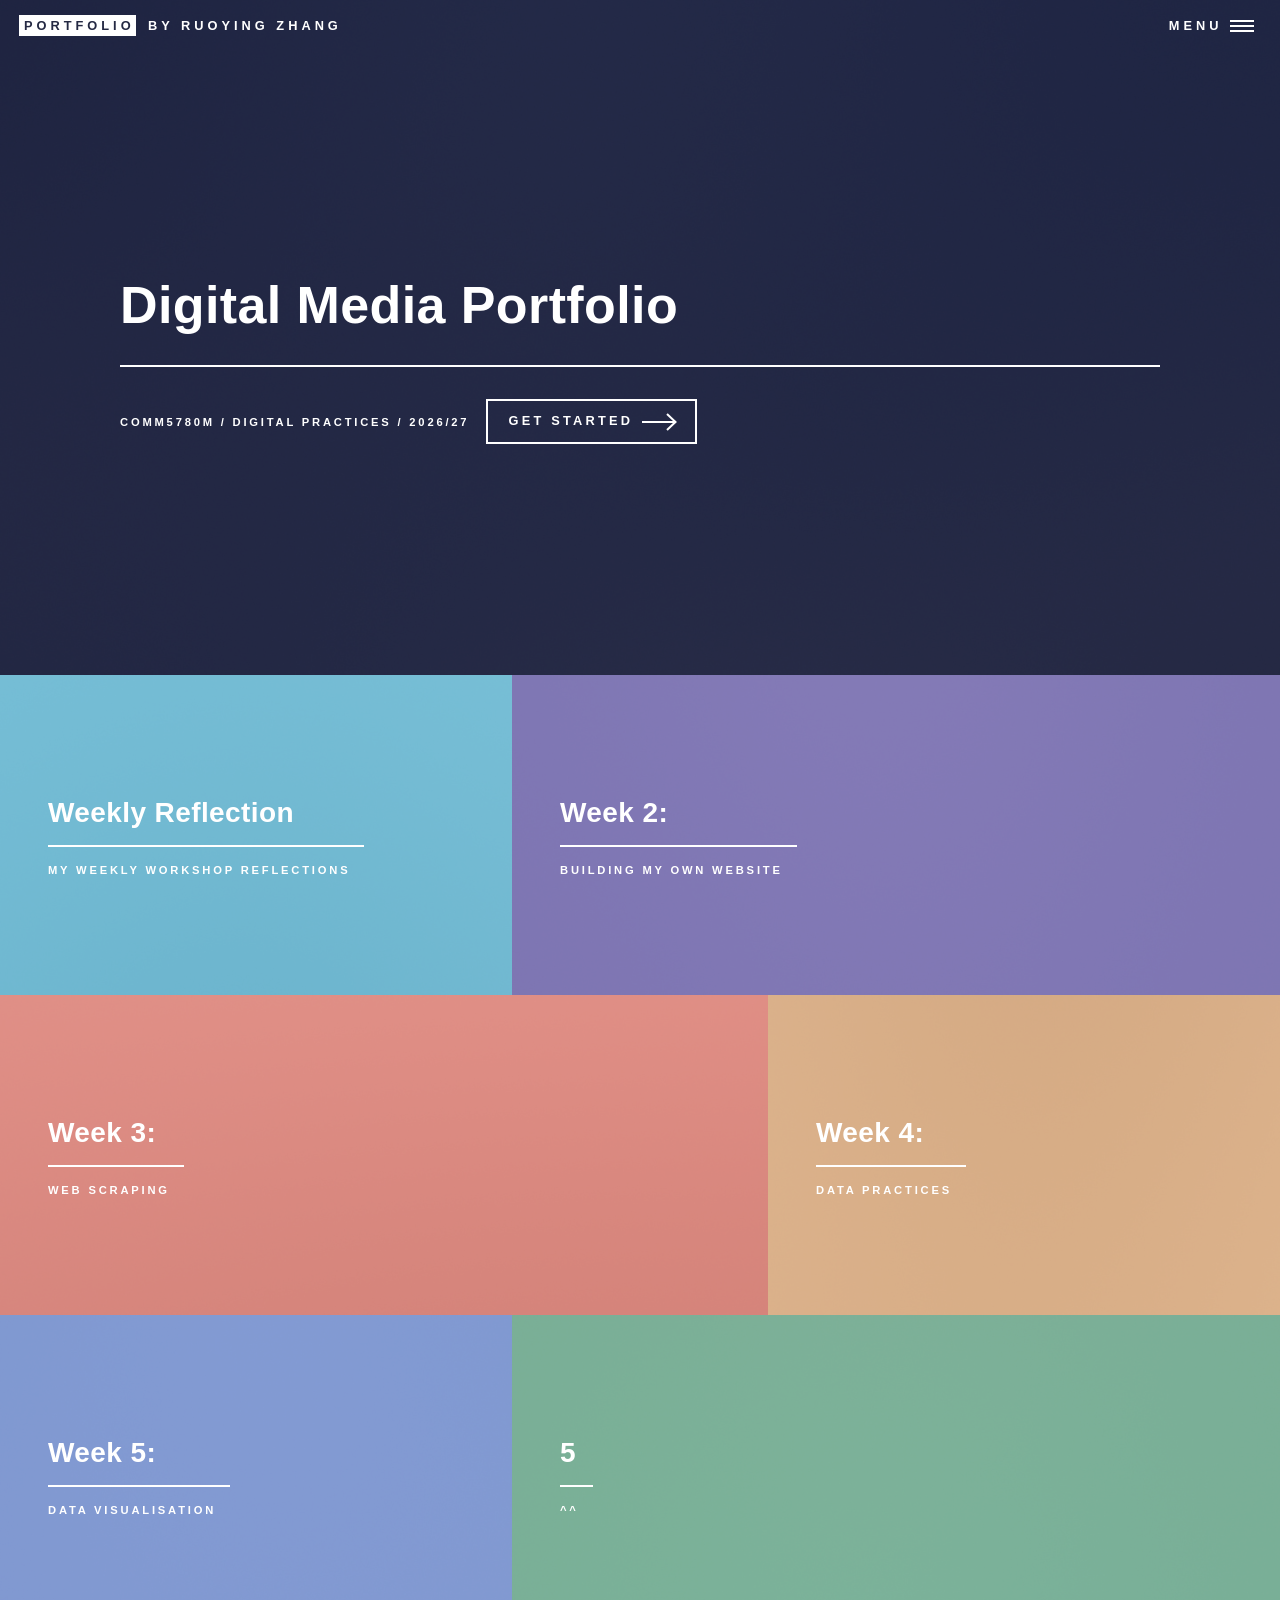
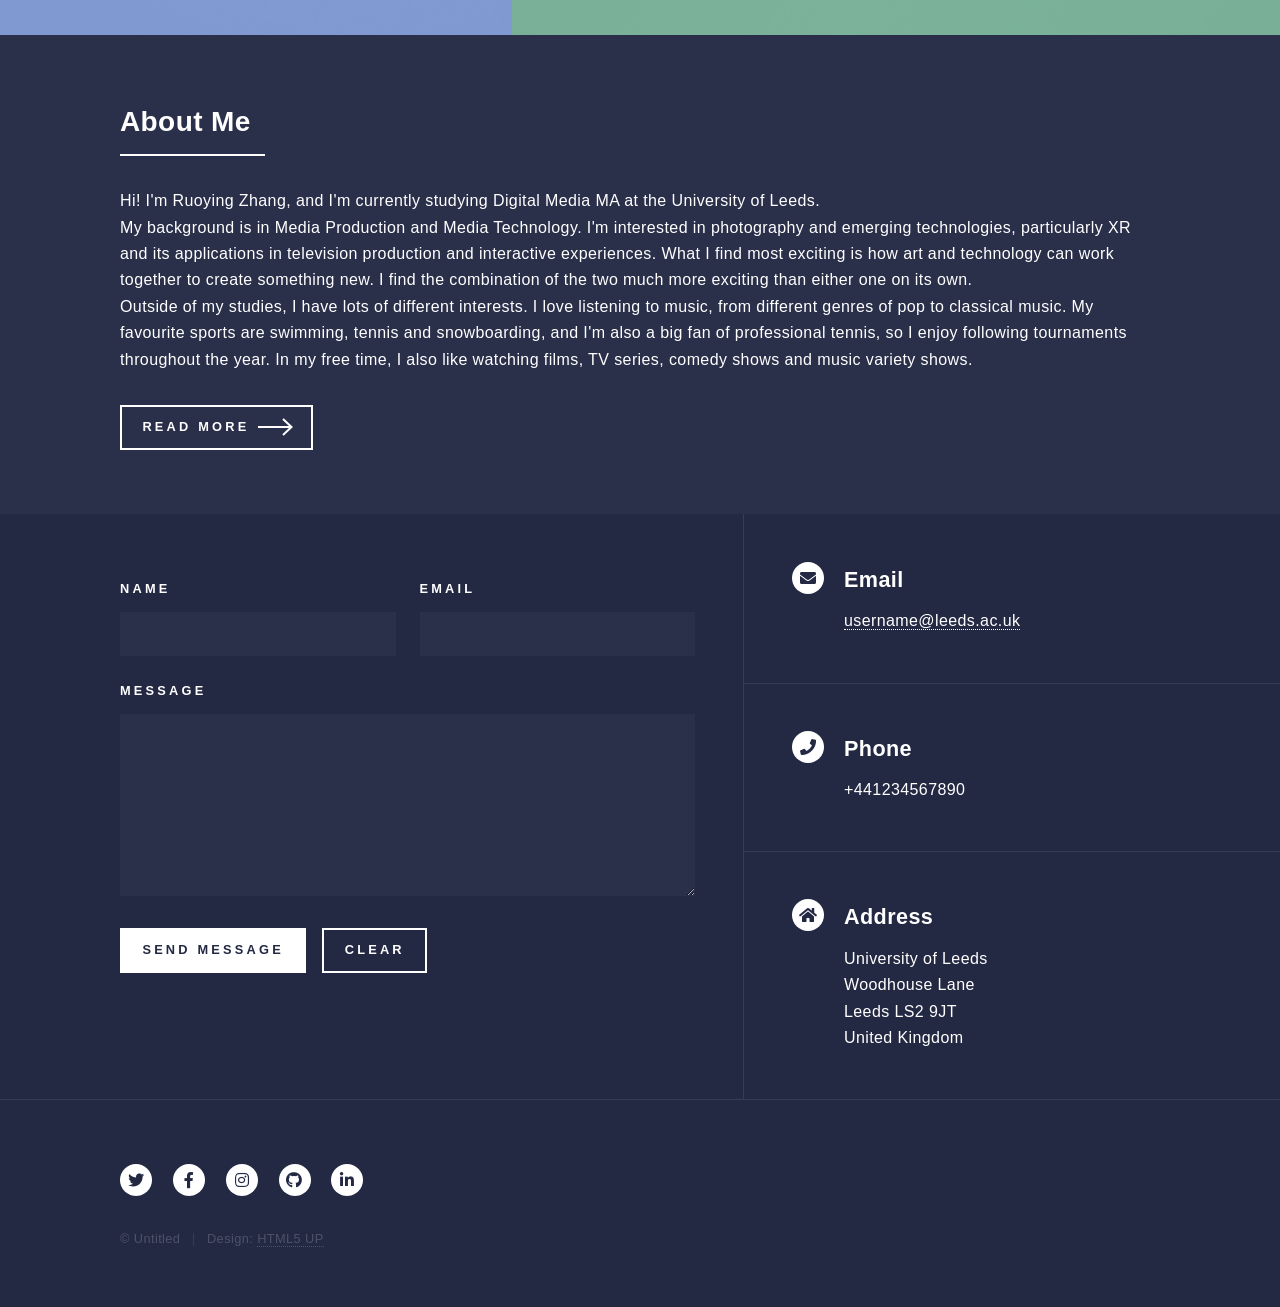
==== commit 9afc0e0b: "Update index.html" ====
--- a/index.html
+++ b/index.html
@@ -91,8 +91,8 @@
 										<img src="images/pic04.jpg" alt="" />
 									</span>
 									<header class="major">
-										<h3><a href="landing.html" class="link">3</a></h3>
-										<p>^^</p>
+										<h3><a href="landing.html" class="link">Week 4:</a></h3>
+										<p>Data Practices</p>
 									</header>
 								</article>
 								<article>
@@ -100,8 +100,8 @@
 										<img src="images/pic05.jpg" alt="" />
 									</span>
 									<header class="major">
-										<h3><a href="landing.html" class="link">4</a></h3>
-										<p>^^</p>
+										<h3><a href="landing.html" class="link">Week 5:</a></h3>
+										<p>Data visualisation</p>
 									</header>
 								</article>
 								<article>
--- a/assets/css/main.css
+++ b/assets/css/main.css
@@ -1,3952 +1,3964 @@
-@import url(fontawesome-all.min.css);
-@import url("https://fonts.googleapis.com/css?family=Source+Sans+Pro:300,300italic,600,600italic");
-
+@import url(fontawesome-all.min.css);
+@import url("https://fonts.googleapis.com/css?family=Source+Sans+Pro:300,300italic,600,600italic");
+
 /*
 	Forty by HTML5 UP
 	html5up.net | @ajlkn
 	Free for personal and commercial use under the CCA 3.0 license (html5up.net/license)
-*/
-
-html, body, div, span, applet, object,
-iframe, h1, h2, h3, h4, h5, h6, p, blockquote,
-pre, a, abbr, acronym, address, big, cite,
-code, del, dfn, em, img, ins, kbd, q, s, samp,
-small, strike, strong, sub, sup, tt, var, b,
-u, i, center, dl, dt, dd, ol, ul, li, fieldset,
-form, label, legend, table, caption, tbody,
-tfoot, thead, tr, th, td, article, aside,
-canvas, details, embed, figure, figcaption,
-footer, header, hgroup, menu, nav, output, ruby,
-section, summary, time, mark, audio, video {
-	margin: 0;
-	padding: 0;
-	border: 0;
-	font-size: 100%;
-	font: inherit;
-	vertical-align: baseline;}
-
-article, aside, details, figcaption, figure,
-footer, header, hgroup, menu, nav, section {
-	display: block;}
-
-body {
-	line-height: 1;
-}
-
-ol, ul {
-	list-style: none;
-}
-
-blockquote, q {
-	quotes: none;
-}
-
-	blockquote:before, blockquote:after, q:before, q:after {
-		content: '';
-		content: none;
-	}
-
-table {
-	border-collapse: collapse;
-	border-spacing: 0;
-}
-
-body {
-	-webkit-text-size-adjust: none;
-}
-
-mark {
-	background-color: transparent;
-	color: inherit;
-}
-
-input::-moz-focus-inner {
-	border: 0;
-	padding: 0;
-}
-
-input, select, textarea {
-	-moz-appearance: none;
-	-webkit-appearance: none;
-	-ms-appearance: none;
-	appearance: none;
-}
-
-/* Basic */
-
-	@-ms-viewport {
-		width: device-width;
-	}
-
-	body {
-		-ms-overflow-style: scrollbar;
-	}
-
-	@media screen and (max-width: 480px) {
-
-		html, body {
-			min-width: 320px;
-		}
-
-	}
-
-	html {
-		box-sizing: border-box;
-	}
-
-	*, *:before, *:after {
-		box-sizing: inherit;
-	}
-
-	body {
-		background: #242943;
-	}
-
-		body.is-preload *, body.is-preload *:before, body.is-preload *:after {
-			-moz-animation: none !important;
-			-webkit-animation: none !important;
-			-ms-animation: none !important;
-			animation: none !important;
-			-moz-transition: none !important;
-			-webkit-transition: none !important;
-			-ms-transition: none !important;
-			transition: none !important;
-		}
-
-/* Type */
-
-	body, input, select, textarea {
-		color: #ffffff;
-		font-family: "Source Sans Pro", Helvetica, sans-serif;
-		font-size: 17pt;
-		font-weight: 300;
-		letter-spacing: 0.025em;
-		line-height: 1.65;
-	}
-
-		@media screen and (max-width: 1680px) {
-
-			body, input, select, textarea {
-				font-size: 14pt;
-			}
-
-		}
-
-		@media screen and (max-width: 1280px) {
-
-			body, input, select, textarea {
-				font-size: 12pt;
-			}
-
-		}
-
-		@media screen and (max-width: 360px) {
-
-			body, input, select, textarea {
-				font-size: 11pt;
-			}
-
-		}
-
-	a {
-		-moz-transition: color 0.2s ease-in-out, border-bottom-color 0.2s ease-in-out;
-		-webkit-transition: color 0.2s ease-in-out, border-bottom-color 0.2s ease-in-out;
-		-ms-transition: color 0.2s ease-in-out, border-bottom-color 0.2s ease-in-out;
-		transition: color 0.2s ease-in-out, border-bottom-color 0.2s ease-in-out;
-		border-bottom: dotted 1px;
-		color: inherit;
-		text-decoration: none;
-	}
-
-		a:hover {
-			border-bottom-color: transparent;
-			color: #9bf1ff !important;
-		}
-
-		a:active {
-			color: #53e3fb !important;
-		}
-
-	strong, b {
-		color: #ffffff;
-		font-weight: 600;
-	}
-
-	em, i {
-		font-style: italic;
-	}
-
-	p {
-		margin: 0 0 2em 0;
-	}
-
-	h1, h2, h3, h4, h5, h6 {
-		color: #ffffff;
-		font-weight: 600;
-		line-height: 1.65;
-		margin: 0 0 1em 0;
-	}
-
-		h1 a, h2 a, h3 a, h4 a, h5 a, h6 a {
-			color: inherit;
-			border-bottom: 0;
-		}
-
-	h1 {
-		font-size: 2.5em;
-	}
-
-	h2 {
-		font-size: 1.75em;
-	}
-
-	h3 {
-		font-size: 1.35em;
-	}
-
-	h4 {
-		font-size: 1.1em;
-	}
-
-	h5 {
-		font-size: 0.9em;
-	}
-
-	h6 {
-		font-size: 0.7em;
-	}
-
-	@media screen and (max-width: 736px) {
-
-		h1 {
-			font-size: 2em;
-		}
-
-		h2 {
-			font-size: 1.5em;
-		}
-
-		h3 {
-			font-size: 1.25em;
-		}
-
-	}
-
-	sub {
-		font-size: 0.8em;
-		position: relative;
-		top: 0.5em;
-	}
-
-	sup {
-		font-size: 0.8em;
-		position: relative;
-		top: -0.5em;
-	}
-
-	blockquote {
-		border-left: solid 4px rgba(212, 212, 255, 0.1);
-		font-style: italic;
-		margin: 0 0 2em 0;
-		padding: 0.5em 0 0.5em 2em;
-	}
-
-	code {
-		background: rgba(212, 212, 255, 0.035);
-		font-family: "Courier New", monospace;
-		font-size: 0.9em;
-		margin: 0 0.25em;
-		padding: 0.25em 0.65em;
-	}
-
-	pre {
-		-webkit-overflow-scrolling: touch;
-		font-family: "Courier New", monospace;
-		font-size: 0.9em;
-		margin: 0 0 2em 0;
-	}
-
-		pre code {
-			display: block;
-			line-height: 1.75;
-			padding: 1em 1.5em;
-			overflow-x: auto;
-		}
-
-	hr {
-		border: 0;
-		border-bottom: solid 1px rgba(212, 212, 255, 0.1);
-		margin: 2em 0;
-	}
-
-		hr.major {
-			margin: 3em 0;
-		}
-
-	.align-left {
-		text-align: left;
-	}
-
-	.align-center {
-		text-align: center;
-	}
-
-	.align-right {
-		text-align: right;
-	}
-
-/* Row */
-
-	.row {
-		display: flex;
-		flex-wrap: wrap;
-		box-sizing: border-box;
-		align-items: stretch;
-	}
-
-		.row > * {
-			box-sizing: border-box;
-		}
-
-		.row.gtr-uniform > * > :last-child {
-			margin-bottom: 0;
-		}
-
-		.row.aln-left {
-			justify-content: flex-start;
-		}
-
-		.row.aln-center {
-			justify-content: center;
-		}
-
-		.row.aln-right {
-			justify-content: flex-end;
-		}
-
-		.row.aln-top {
-			align-items: flex-start;
-		}
-
-		.row.aln-middle {
-			align-items: center;
-		}
-
-		.row.aln-bottom {
-			align-items: flex-end;
-		}
-
-		.row > .imp {
-			order: -1;
-		}
-
-		.row > .col-1 {
-			width: 8.33333%;
-		}
-
-		.row > .off-1 {
-			margin-left: 8.33333%;
-		}
-
-		.row > .col-2 {
-			width: 16.66667%;
-		}
-
-		.row > .off-2 {
-			margin-left: 16.66667%;
-		}
-
-		.row > .col-3 {
-			width: 25%;
-		}
-
-		.row > .off-3 {
-			margin-left: 25%;
-		}
-
-		.row > .col-4 {
-			width: 33.33333%;
-		}
-
-		.row > .off-4 {
-			margin-left: 33.33333%;
-		}
-
-		.row > .col-5 {
-			width: 41.66667%;
-		}
-
-		.row > .off-5 {
-			margin-left: 41.66667%;
-		}
-
-		.row > .col-6 {
-			width: 50%;
-		}
-
-		.row > .off-6 {
-			margin-left: 50%;
-		}
-
-		.row > .col-7 {
-			width: 58.33333%;
-		}
-
-		.row > .off-7 {
-			margin-left: 58.33333%;
-		}
-
-		.row > .col-8 {
-			width: 66.66667%;
-		}
-
-		.row > .off-8 {
-			margin-left: 66.66667%;
-		}
-
-		.row > .col-9 {
-			width: 75%;
-		}
-
-		.row > .off-9 {
-			margin-left: 75%;
-		}
-
-		.row > .col-10 {
-			width: 83.33333%;
-		}
-
-		.row > .off-10 {
-			margin-left: 83.33333%;
-		}
-
-		.row > .col-11 {
-			width: 91.66667%;
-		}
-
-		.row > .off-11 {
-			margin-left: 91.66667%;
-		}
-
-		.row > .col-12 {
-			width: 100%;
-		}
-
-		.row > .off-12 {
-			margin-left: 100%;
-		}
-
-		.row.gtr-0 {
-			margin-top: 0;
-			margin-left: 0em;
-		}
-
-			.row.gtr-0 > * {
-				padding: 0 0 0 0em;
-			}
-
-			.row.gtr-0.gtr-uniform {
-				margin-top: 0em;
-			}
-
-				.row.gtr-0.gtr-uniform > * {
-					padding-top: 0em;
-				}
-
-		.row.gtr-25 {
-			margin-top: 0;
-			margin-left: -0.5em;
-		}
-
-			.row.gtr-25 > * {
-				padding: 0 0 0 0.5em;
-			}
-
-			.row.gtr-25.gtr-uniform {
-				margin-top: -0.5em;
-			}
-
-				.row.gtr-25.gtr-uniform > * {
-					padding-top: 0.5em;
-				}
-
-		.row.gtr-50 {
-			margin-top: 0;
-			margin-left: -1em;
-		}
-
-			.row.gtr-50 > * {
-				padding: 0 0 0 1em;
-			}
-
-			.row.gtr-50.gtr-uniform {
-				margin-top: -1em;
-			}
-
-				.row.gtr-50.gtr-uniform > * {
-					padding-top: 1em;
-				}
-
-		.row {
-			margin-top: 0;
-			margin-left: -2em;
-		}
-
-			.row > * {
-				padding: 0 0 0 2em;
-			}
-
-			.row.gtr-uniform {
-				margin-top: -2em;
-			}
-
-				.row.gtr-uniform > * {
-					padding-top: 2em;
-				}
-
-		.row.gtr-150 {
-			margin-top: 0;
-			margin-left: -3em;
-		}
-
-			.row.gtr-150 > * {
-				padding: 0 0 0 3em;
-			}
-
-			.row.gtr-150.gtr-uniform {
-				margin-top: -3em;
-			}
-
-				.row.gtr-150.gtr-uniform > * {
-					padding-top: 3em;
-				}
-
-		.row.gtr-200 {
-			margin-top: 0;
-			margin-left: -4em;
-		}
-
-			.row.gtr-200 > * {
-				padding: 0 0 0 4em;
-			}
-
-			.row.gtr-200.gtr-uniform {
-				margin-top: -4em;
-			}
-
-				.row.gtr-200.gtr-uniform > * {
-					padding-top: 4em;
-				}
-
-		@media screen and (max-width: 1680px) {
-
-			.row {
-				display: flex;
-				flex-wrap: wrap;
-				box-sizing: border-box;
-				align-items: stretch;
-			}
-
-				.row > * {
-					box-sizing: border-box;
-				}
-
-				.row.gtr-uniform > * > :last-child {
-					margin-bottom: 0;
-				}
-
-				.row.aln-left {
-					justify-content: flex-start;
-				}
-
-				.row.aln-center {
-					justify-content: center;
-				}
-
-				.row.aln-right {
-					justify-content: flex-end;
-				}
-
-				.row.aln-top {
-					align-items: flex-start;
-				}
-
-				.row.aln-middle {
-					align-items: center;
-				}
-
-				.row.aln-bottom {
-					align-items: flex-end;
-				}
-
-				.row > .imp-xlarge {
-					order: -1;
-				}
-
-				.row > .col-1-xlarge {
-					width: 8.33333%;
-				}
-
-				.row > .off-1-xlarge {
-					margin-left: 8.33333%;
-				}
-
-				.row > .col-2-xlarge {
-					width: 16.66667%;
-				}
-
-				.row > .off-2-xlarge {
-					margin-left: 16.66667%;
-				}
-
-				.row > .col-3-xlarge {
-					width: 25%;
-				}
-
-				.row > .off-3-xlarge {
-					margin-left: 25%;
-				}
-
-				.row > .col-4-xlarge {
-					width: 33.33333%;
-				}
-
-				.row > .off-4-xlarge {
-					margin-left: 33.33333%;
-				}
-
-				.row > .col-5-xlarge {
-					width: 41.66667%;
-				}
-
-				.row > .off-5-xlarge {
-					margin-left: 41.66667%;
-				}
-
-				.row > .col-6-xlarge {
-					width: 50%;
-				}
-
-				.row > .off-6-xlarge {
-					margin-left: 50%;
-				}
-
-				.row > .col-7-xlarge {
-					width: 58.33333%;
-				}
-
-				.row > .off-7-xlarge {
-					margin-left: 58.33333%;
-				}
-
-				.row > .col-8-xlarge {
-					width: 66.66667%;
-				}
-
-				.row > .off-8-xlarge {
-					margin-left: 66.66667%;
-				}
-
-				.row > .col-9-xlarge {
-					width: 75%;
-				}
-
-				.row > .off-9-xlarge {
-					margin-left: 75%;
-				}
-
-				.row > .col-10-xlarge {
-					width: 83.33333%;
-				}
-
-				.row > .off-10-xlarge {
-					margin-left: 83.33333%;
-				}
-
-				.row > .col-11-xlarge {
-					width: 91.66667%;
-				}
-
-				.row > .off-11-xlarge {
-					margin-left: 91.66667%;
-				}
-
-				.row > .col-12-xlarge {
-					width: 100%;
-				}
-
-				.row > .off-12-xlarge {
-					margin-left: 100%;
-				}
-
-				.row.gtr-0 {
-					margin-top: 0;
-					margin-left: 0em;
-				}
-
-					.row.gtr-0 > * {
-						padding: 0 0 0 0em;
-					}
-
-					.row.gtr-0.gtr-uniform {
-						margin-top: 0em;
-					}
-
-						.row.gtr-0.gtr-uniform > * {
-							padding-top: 0em;
-						}
-
-				.row.gtr-25 {
-					margin-top: 0;
-					margin-left: -0.5em;
-				}
-
-					.row.gtr-25 > * {
-						padding: 0 0 0 0.5em;
-					}
-
-					.row.gtr-25.gtr-uniform {
-						margin-top: -0.5em;
-					}
-
-						.row.gtr-25.gtr-uniform > * {
-							padding-top: 0.5em;
-						}
-
-				.row.gtr-50 {
-					margin-top: 0;
-					margin-left: -1em;
-				}
-
-					.row.gtr-50 > * {
-						padding: 0 0 0 1em;
-					}
-
-					.row.gtr-50.gtr-uniform {
-						margin-top: -1em;
-					}
-
-						.row.gtr-50.gtr-uniform > * {
-							padding-top: 1em;
-						}
-
-				.row {
-					margin-top: 0;
-					margin-left: -2em;
-				}
-
-					.row > * {
-						padding: 0 0 0 2em;
-					}
-
-					.row.gtr-uniform {
-						margin-top: -2em;
-					}
-
-						.row.gtr-uniform > * {
-							padding-top: 2em;
-						}
-
-				.row.gtr-150 {
-					margin-top: 0;
-					margin-left: -3em;
-				}
-
-					.row.gtr-150 > * {
-						padding: 0 0 0 3em;
-					}
-
-					.row.gtr-150.gtr-uniform {
-						margin-top: -3em;
-					}
-
-						.row.gtr-150.gtr-uniform > * {
-							padding-top: 3em;
-						}
-
-				.row.gtr-200 {
-					margin-top: 0;
-					margin-left: -4em;
-				}
-
-					.row.gtr-200 > * {
-						padding: 0 0 0 4em;
-					}
-
-					.row.gtr-200.gtr-uniform {
-						margin-top: -4em;
-					}
-
-						.row.gtr-200.gtr-uniform > * {
-							padding-top: 4em;
-						}
-
-		}
-
-		@media screen and (max-width: 1280px) {
-
-			.row {
-				display: flex;
-				flex-wrap: wrap;
-				box-sizing: border-box;
-				align-items: stretch;
-			}
-
-				.row > * {
-					box-sizing: border-box;
-				}
-
-				.row.gtr-uniform > * > :last-child {
-					margin-bottom: 0;
-				}
-
-				.row.aln-left {
-					justify-content: flex-start;
-				}
-
-				.row.aln-center {
-					justify-content: center;
-				}
-
-				.row.aln-right {
-					justify-content: flex-end;
-				}
-
-				.row.aln-top {
-					align-items: flex-start;
-				}
-
-				.row.aln-middle {
-					align-items: center;
-				}
-
-				.row.aln-bottom {
-					align-items: flex-end;
-				}
-
-				.row > .imp-large {
-					order: -1;
-				}
-
-				.row > .col-1-large {
-					width: 8.33333%;
-				}
-
-				.row > .off-1-large {
-					margin-left: 8.33333%;
-				}
-
-				.row > .col-2-large {
-					width: 16.66667%;
-				}
-
-				.row > .off-2-large {
-					margin-left: 16.66667%;
-				}
-
-				.row > .col-3-large {
-					width: 25%;
-				}
-
-				.row > .off-3-large {
-					margin-left: 25%;
-				}
-
-				.row > .col-4-large {
-					width: 33.33333%;
-				}
-
-				.row > .off-4-large {
-					margin-left: 33.33333%;
-				}
-
-				.row > .col-5-large {
-					width: 41.66667%;
-				}
-
-				.row > .off-5-large {
-					margin-left: 41.66667%;
-				}
-
-				.row > .col-6-large {
-					width: 50%;
-				}
-
-				.row > .off-6-large {
-					margin-left: 50%;
-				}
-
-				.row > .col-7-large {
-					width: 58.33333%;
-				}
-
-				.row > .off-7-large {
-					margin-left: 58.33333%;
-				}
-
-				.row > .col-8-large {
-					width: 66.66667%;
-				}
-
-				.row > .off-8-large {
-					margin-left: 66.66667%;
-				}
-
-				.row > .col-9-large {
-					width: 75%;
-				}
-
-				.row > .off-9-large {
-					margin-left: 75%;
-				}
-
-				.row > .col-10-large {
-					width: 83.33333%;
-				}
-
-				.row > .off-10-large {
-					margin-left: 83.33333%;
-				}
-
-				.row > .col-11-large {
-					width: 91.66667%;
-				}
-
-				.row > .off-11-large {
-					margin-left: 91.66667%;
-				}
-
-				.row > .col-12-large {
-					width: 100%;
-				}
-
-				.row > .off-12-large {
-					margin-left: 100%;
-				}
-
-				.row.gtr-0 {
-					margin-top: 0;
-					margin-left: 0em;
-				}
-
-					.row.gtr-0 > * {
-						padding: 0 0 0 0em;
-					}
-
-					.row.gtr-0.gtr-uniform {
-						margin-top: 0em;
-					}
-
-						.row.gtr-0.gtr-uniform > * {
-							padding-top: 0em;
-						}
-
-				.row.gtr-25 {
-					margin-top: 0;
-					margin-left: -0.375em;
-				}
-
-					.row.gtr-25 > * {
-						padding: 0 0 0 0.375em;
-					}
-
-					.row.gtr-25.gtr-uniform {
-						margin-top: -0.375em;
-					}
-
-						.row.gtr-25.gtr-uniform > * {
-							padding-top: 0.375em;
-						}
-
-				.row.gtr-50 {
-					margin-top: 0;
-					margin-left: -0.75em;
-				}
-
-					.row.gtr-50 > * {
-						padding: 0 0 0 0.75em;
-					}
-
-					.row.gtr-50.gtr-uniform {
-						margin-top: -0.75em;
-					}
-
-						.row.gtr-50.gtr-uniform > * {
-							padding-top: 0.75em;
-						}
-
-				.row {
-					margin-top: 0;
-					margin-left: -1.5em;
-				}
-
-					.row > * {
-						padding: 0 0 0 1.5em;
-					}
-
-					.row.gtr-uniform {
-						margin-top: -1.5em;
-					}
-
-						.row.gtr-uniform > * {
-							padding-top: 1.5em;
-						}
-
-				.row.gtr-150 {
-					margin-top: 0;
-					margin-left: -2.25em;
-				}
-
-					.row.gtr-150 > * {
-						padding: 0 0 0 2.25em;
-					}
-
-					.row.gtr-150.gtr-uniform {
-						margin-top: -2.25em;
-					}
-
-						.row.gtr-150.gtr-uniform > * {
-							padding-top: 2.25em;
-						}
-
-				.row.gtr-200 {
-					margin-top: 0;
-					margin-left: -3em;
-				}
-
-					.row.gtr-200 > * {
-						padding: 0 0 0 3em;
-					}
-
-					.row.gtr-200.gtr-uniform {
-						margin-top: -3em;
-					}
-
-						.row.gtr-200.gtr-uniform > * {
-							padding-top: 3em;
-						}
-
-		}
-
-		@media screen and (max-width: 980px) {
-
-			.row {
-				display: flex;
-				flex-wrap: wrap;
-				box-sizing: border-box;
-				align-items: stretch;
-			}
-
-				.row > * {
-					box-sizing: border-box;
-				}
-
-				.row.gtr-uniform > * > :last-child {
-					margin-bottom: 0;
-				}
-
-				.row.aln-left {
-					justify-content: flex-start;
-				}
-
-				.row.aln-center {
-					justify-content: center;
-				}
-
-				.row.aln-right {
-					justify-content: flex-end;
-				}
-
-				.row.aln-top {
-					align-items: flex-start;
-				}
-
-				.row.aln-middle {
-					align-items: center;
-				}
-
-				.row.aln-bottom {
-					align-items: flex-end;
-				}
-
-				.row > .imp-medium {
-					order: -1;
-				}
-
-				.row > .col-1-medium {
-					width: 8.33333%;
-				}
-
-				.row > .off-1-medium {
-					margin-left: 8.33333%;
-				}
-
-				.row > .col-2-medium {
-					width: 16.66667%;
-				}
-
-				.row > .off-2-medium {
-					margin-left: 16.66667%;
-				}
-
-				.row > .col-3-medium {
-					width: 25%;
-				}
-
-				.row > .off-3-medium {
-					margin-left: 25%;
-				}
-
-				.row > .col-4-medium {
-					width: 33.33333%;
-				}
-
-				.row > .off-4-medium {
-					margin-left: 33.33333%;
-				}
-
-				.row > .col-5-medium {
-					width: 41.66667%;
-				}
-
-				.row > .off-5-medium {
-					margin-left: 41.66667%;
-				}
-
-				.row > .col-6-medium {
-					width: 50%;
-				}
-
-				.row > .off-6-medium {
-					margin-left: 50%;
-				}
-
-				.row > .col-7-medium {
-					width: 58.33333%;
-				}
-
-				.row > .off-7-medium {
-					margin-left: 58.33333%;
-				}
-
-				.row > .col-8-medium {
-					width: 66.66667%;
-				}
-
-				.row > .off-8-medium {
-					margin-left: 66.66667%;
-				}
-
-				.row > .col-9-medium {
-					width: 75%;
-				}
-
-				.row > .off-9-medium {
-					margin-left: 75%;
-				}
-
-				.row > .col-10-medium {
-					width: 83.33333%;
-				}
-
-				.row > .off-10-medium {
-					margin-left: 83.33333%;
-				}
-
-				.row > .col-11-medium {
-					width: 91.66667%;
-				}
-
-				.row > .off-11-medium {
-					margin-left: 91.66667%;
-				}
-
-				.row > .col-12-medium {
-					width: 100%;
-				}
-
-				.row > .off-12-medium {
-					margin-left: 100%;
-				}
-
-				.row.gtr-0 {
-					margin-top: 0;
-					margin-left: 0em;
-				}
-
-					.row.gtr-0 > * {
-						padding: 0 0 0 0em;
-					}
-
-					.row.gtr-0.gtr-uniform {
-						margin-top: 0em;
-					}
-
-						.row.gtr-0.gtr-uniform > * {
-							padding-top: 0em;
-						}
-
-				.row.gtr-25 {
-					margin-top: 0;
-					margin-left: -0.375em;
-				}
-
-					.row.gtr-25 > * {
-						padding: 0 0 0 0.375em;
-					}
-
-					.row.gtr-25.gtr-uniform {
-						margin-top: -0.375em;
-					}
-
-						.row.gtr-25.gtr-uniform > * {
-							padding-top: 0.375em;
-						}
-
-				.row.gtr-50 {
-					margin-top: 0;
-					margin-left: -0.75em;
-				}
-
-					.row.gtr-50 > * {
-						padding: 0 0 0 0.75em;
-					}
-
-					.row.gtr-50.gtr-uniform {
-						margin-top: -0.75em;
-					}
-
-						.row.gtr-50.gtr-uniform > * {
-							padding-top: 0.75em;
-						}
-
-				.row {
-					margin-top: 0;
-					margin-left: -1.5em;
-				}
-
-					.row > * {
-						padding: 0 0 0 1.5em;
-					}
-
-					.row.gtr-uniform {
-						margin-top: -1.5em;
-					}
-
-						.row.gtr-uniform > * {
-							padding-top: 1.5em;
-						}
-
-				.row.gtr-150 {
-					margin-top: 0;
-					margin-left: -2.25em;
-				}
-
-					.row.gtr-150 > * {
-						padding: 0 0 0 2.25em;
-					}
-
-					.row.gtr-150.gtr-uniform {
-						margin-top: -2.25em;
-					}
-
-						.row.gtr-150.gtr-uniform > * {
-							padding-top: 2.25em;
-						}
-
-				.row.gtr-200 {
-					margin-top: 0;
-					margin-left: -3em;
-				}
-
-					.row.gtr-200 > * {
-						padding: 0 0 0 3em;
-					}
-
-					.row.gtr-200.gtr-uniform {
-						margin-top: -3em;
-					}
-
-						.row.gtr-200.gtr-uniform > * {
-							padding-top: 3em;
-						}
-
-		}
-
-		@media screen and (max-width: 736px) {
-
-			.row {
-				display: flex;
-				flex-wrap: wrap;
-				box-sizing: border-box;
-				align-items: stretch;
-			}
-
-				.row > * {
-					box-sizing: border-box;
-				}
-
-				.row.gtr-uniform > * > :last-child {
-					margin-bottom: 0;
-				}
-
-				.row.aln-left {
-					justify-content: flex-start;
-				}
-
-				.row.aln-center {
-					justify-content: center;
-				}
-
-				.row.aln-right {
-					justify-content: flex-end;
-				}
-
-				.row.aln-top {
-					align-items: flex-start;
-				}
-
-				.row.aln-middle {
-					align-items: center;
-				}
-
-				.row.aln-bottom {
-					align-items: flex-end;
-				}
-
-				.row > .imp-small {
-					order: -1;
-				}
-
-				.row > .col-1-small {
-					width: 8.33333%;
-				}
-
-				.row > .off-1-small {
-					margin-left: 8.33333%;
-				}
-
-				.row > .col-2-small {
-					width: 16.66667%;
-				}
-
-				.row > .off-2-small {
-					margin-left: 16.66667%;
-				}
-
-				.row > .col-3-small {
-					width: 25%;
-				}
-
-				.row > .off-3-small {
-					margin-left: 25%;
-				}
-
-				.row > .col-4-small {
-					width: 33.33333%;
-				}
-
-				.row > .off-4-small {
-					margin-left: 33.33333%;
-				}
-
-				.row > .col-5-small {
-					width: 41.66667%;
-				}
-
-				.row > .off-5-small {
-					margin-left: 41.66667%;
-				}
-
-				.row > .col-6-small {
-					width: 50%;
-				}
-
-				.row > .off-6-small {
-					margin-left: 50%;
-				}
-
-				.row > .col-7-small {
-					width: 58.33333%;
-				}
-
-				.row > .off-7-small {
-					margin-left: 58.33333%;
-				}
-
-				.row > .col-8-small {
-					width: 66.66667%;
-				}
-
-				.row > .off-8-small {
-					margin-left: 66.66667%;
-				}
-
-				.row > .col-9-small {
-					width: 75%;
-				}
-
-				.row > .off-9-small {
-					margin-left: 75%;
-				}
-
-				.row > .col-10-small {
-					width: 83.33333%;
-				}
-
-				.row > .off-10-small {
-					margin-left: 83.33333%;
-				}
-
-				.row > .col-11-small {
-					width: 91.66667%;
-				}
-
-				.row > .off-11-small {
-					margin-left: 91.66667%;
-				}
-
-				.row > .col-12-small {
-					width: 100%;
-				}
-
-				.row > .off-12-small {
-					margin-left: 100%;
-				}
-
-				.row.gtr-0 {
-					margin-top: 0;
-					margin-left: 0em;
-				}
-
-					.row.gtr-0 > * {
-						padding: 0 0 0 0em;
-					}
-
-					.row.gtr-0.gtr-uniform {
-						margin-top: 0em;
-					}
-
-						.row.gtr-0.gtr-uniform > * {
-							padding-top: 0em;
-						}
-
-				.row.gtr-25 {
-					margin-top: 0;
-					margin-left: -0.3125em;
-				}
-
-					.row.gtr-25 > * {
-						padding: 0 0 0 0.3125em;
-					}
-
-					.row.gtr-25.gtr-uniform {
-						margin-top: -0.3125em;
-					}
-
-						.row.gtr-25.gtr-uniform > * {
-							padding-top: 0.3125em;
-						}
-
-				.row.gtr-50 {
-					margin-top: 0;
-					margin-left: -0.625em;
-				}
-
-					.row.gtr-50 > * {
-						padding: 0 0 0 0.625em;
-					}
-
-					.row.gtr-50.gtr-uniform {
-						margin-top: -0.625em;
-					}
-
-						.row.gtr-50.gtr-uniform > * {
-							padding-top: 0.625em;
-						}
-
-				.row {
-					margin-top: 0;
-					margin-left: -1.25em;
-				}
-
-					.row > * {
-						padding: 0 0 0 1.25em;
-					}
-
-					.row.gtr-uniform {
-						margin-top: -1.25em;
-					}
-
-						.row.gtr-uniform > * {
-							padding-top: 1.25em;
-						}
-
-				.row.gtr-150 {
-					margin-top: 0;
-					margin-left: -1.875em;
-				}
-
-					.row.gtr-150 > * {
-						padding: 0 0 0 1.875em;
-					}
-
-					.row.gtr-150.gtr-uniform {
-						margin-top: -1.875em;
-					}
-
-						.row.gtr-150.gtr-uniform > * {
-							padding-top: 1.875em;
-						}
-
-				.row.gtr-200 {
-					margin-top: 0;
-					margin-left: -2.5em;
-				}
-
-					.row.gtr-200 > * {
-						padding: 0 0 0 2.5em;
-					}
-
-					.row.gtr-200.gtr-uniform {
-						margin-top: -2.5em;
-					}
-
-						.row.gtr-200.gtr-uniform > * {
-							padding-top: 2.5em;
-						}
-
-		}
-
-		@media screen and (max-width: 480px) {
-
-			.row {
-				display: flex;
-				flex-wrap: wrap;
-				box-sizing: border-box;
-				align-items: stretch;
-			}
-
-				.row > * {
-					box-sizing: border-box;
-				}
-
-				.row.gtr-uniform > * > :last-child {
-					margin-bottom: 0;
-				}
-
-				.row.aln-left {
-					justify-content: flex-start;
-				}
-
-				.row.aln-center {
-					justify-content: center;
-				}
-
-				.row.aln-right {
-					justify-content: flex-end;
-				}
-
-				.row.aln-top {
-					align-items: flex-start;
-				}
-
-				.row.aln-middle {
-					align-items: center;
-				}
-
-				.row.aln-bottom {
-					align-items: flex-end;
-				}
-
-				.row > .imp-xsmall {
-					order: -1;
-				}
-
-				.row > .col-1-xsmall {
-					width: 8.33333%;
-				}
-
-				.row > .off-1-xsmall {
-					margin-left: 8.33333%;
-				}
-
-				.row > .col-2-xsmall {
-					width: 16.66667%;
-				}
-
-				.row > .off-2-xsmall {
-					margin-left: 16.66667%;
-				}
-
-				.row > .col-3-xsmall {
-					width: 25%;
-				}
-
-				.row > .off-3-xsmall {
-					margin-left: 25%;
-				}
-
-				.row > .col-4-xsmall {
-					width: 33.33333%;
-				}
-
-				.row > .off-4-xsmall {
-					margin-left: 33.33333%;
-				}
-
-				.row > .col-5-xsmall {
-					width: 41.66667%;
-				}
-
-				.row > .off-5-xsmall {
-					margin-left: 41.66667%;
-				}
-
-				.row > .col-6-xsmall {
-					width: 50%;
-				}
-
-				.row > .off-6-xsmall {
-					margin-left: 50%;
-				}
-
-				.row > .col-7-xsmall {
-					width: 58.33333%;
-				}
-
-				.row > .off-7-xsmall {
-					margin-left: 58.33333%;
-				}
-
-				.row > .col-8-xsmall {
-					width: 66.66667%;
-				}
-
-				.row > .off-8-xsmall {
-					margin-left: 66.66667%;
-				}
-
-				.row > .col-9-xsmall {
-					width: 75%;
-				}
-
-				.row > .off-9-xsmall {
-					margin-left: 75%;
-				}
-
-				.row > .col-10-xsmall {
-					width: 83.33333%;
-				}
-
-				.row > .off-10-xsmall {
-					margin-left: 83.33333%;
-				}
-
-				.row > .col-11-xsmall {
-					width: 91.66667%;
-				}
-
-				.row > .off-11-xsmall {
-					margin-left: 91.66667%;
-				}
-
-				.row > .col-12-xsmall {
-					width: 100%;
-				}
-
-				.row > .off-12-xsmall {
-					margin-left: 100%;
-				}
-
-				.row.gtr-0 {
-					margin-top: 0;
-					margin-left: 0em;
-				}
-
-					.row.gtr-0 > * {
-						padding: 0 0 0 0em;
-					}
-
-					.row.gtr-0.gtr-uniform {
-						margin-top: 0em;
-					}
-
-						.row.gtr-0.gtr-uniform > * {
-							padding-top: 0em;
-						}
-
-				.row.gtr-25 {
-					margin-top: 0;
-					margin-left: -0.3125em;
-				}
-
-					.row.gtr-25 > * {
-						padding: 0 0 0 0.3125em;
-					}
-
-					.row.gtr-25.gtr-uniform {
-						margin-top: -0.3125em;
-					}
-
-						.row.gtr-25.gtr-uniform > * {
-							padding-top: 0.3125em;
-						}
-
-				.row.gtr-50 {
-					margin-top: 0;
-					margin-left: -0.625em;
-				}
-
-					.row.gtr-50 > * {
-						padding: 0 0 0 0.625em;
-					}
-
-					.row.gtr-50.gtr-uniform {
-						margin-top: -0.625em;
-					}
-
-						.row.gtr-50.gtr-uniform > * {
-							padding-top: 0.625em;
-						}
-
-				.row {
-					margin-top: 0;
-					margin-left: -1.25em;
-				}
-
-					.row > * {
-						padding: 0 0 0 1.25em;
-					}
-
-					.row.gtr-uniform {
-						margin-top: -1.25em;
-					}
-
-						.row.gtr-uniform > * {
-							padding-top: 1.25em;
-						}
-
-				.row.gtr-150 {
-					margin-top: 0;
-					margin-left: -1.875em;
-				}
-
-					.row.gtr-150 > * {
-						padding: 0 0 0 1.875em;
-					}
-
-					.row.gtr-150.gtr-uniform {
-						margin-top: -1.875em;
-					}
-
-						.row.gtr-150.gtr-uniform > * {
-							padding-top: 1.875em;
-						}
-
-				.row.gtr-200 {
-					margin-top: 0;
-					margin-left: -2.5em;
-				}
-
-					.row.gtr-200 > * {
-						padding: 0 0 0 2.5em;
-					}
-
-					.row.gtr-200.gtr-uniform {
-						margin-top: -2.5em;
-					}
-
-						.row.gtr-200.gtr-uniform > * {
-							padding-top: 2.5em;
-						}
-
-		}
-
-/* Section/Article */
-
-	section.special, article.special {
-		text-align: center;
-	}
-
-	header.major {
-		width: -moz-max-content;
-		width: -webkit-max-content;
-		width: -ms-max-content;
-		width: max-content;
-		margin-bottom: 2em;
-	}
-
-		header.major > :first-child {
-			margin-bottom: 0;
-			width: calc(100% + 0.5em);
-		}
-
-			header.major > :first-child:after {
-				content: '';
-				background-color: #ffffff;
-				display: block;
-				height: 2px;
-				margin: 0.325em 0 0.5em 0;
-				width: 100%;
-			}
-
-		header.major > p {
-			font-size: 0.7em;
-			font-weight: 600;
-			letter-spacing: 0.25em;
-			margin-bottom: 0;
-			text-transform: uppercase;
-		}
-
-		body.is-ie header.major > :first-child:after {
-			max-width: 9em;
-		}
-
-		body.is-ie header.major > h1:after {
-			max-width: 100% !important;
-		}
-
-	@media screen and (max-width: 736px) {
-
-		header.major > p br {
-			display: none;
-		}
-
-	}
-
-/* Form */
-
-	form {
-		margin: 0 0 2em 0;
-	}
-
-		form > :last-child {
-			margin-bottom: 0;
-		}
-
-		form > .fields {
-			display: -moz-flex;
-			display: -webkit-flex;
-			display: -ms-flex;
-			display: flex;
-			-moz-flex-wrap: wrap;
-			-webkit-flex-wrap: wrap;
-			-ms-flex-wrap: wrap;
-			flex-wrap: wrap;
-			width: calc(100% + 3em);
-			margin: -1.5em 0 2em -1.5em;
-		}
-
-			form > .fields > .field {
-				-moz-flex-grow: 0;
-				-webkit-flex-grow: 0;
-				-ms-flex-grow: 0;
-				flex-grow: 0;
-				-moz-flex-shrink: 0;
-				-webkit-flex-shrink: 0;
-				-ms-flex-shrink: 0;
-				flex-shrink: 0;
-				padding: 1.5em 0 0 1.5em;
-				width: calc(100% - 1.5em);
-			}
-
-				form > .fields > .field.half {
-					width: calc(50% - 0.75em);
-				}
-
-				form > .fields > .field.third {
-					width: calc(100%/3 - 0.5em);
-				}
-
-				form > .fields > .field.quarter {
-					width: calc(25% - 0.375em);
-				}
-
-		@media screen and (max-width: 480px) {
-
-			form > .fields {
-				width: calc(100% + 3em);
-				margin: -1.5em 0 2em -1.5em;
-			}
-
-				form > .fields > .field {
-					padding: 1.5em 0 0 1.5em;
-					width: calc(100% - 1.5em);
-				}
-
-					form > .fields > .field.half {
-						width: calc(100% - 1.5em);
-					}
-
-					form > .fields > .field.third {
-						width: calc(100% - 1.5em);
-					}
-
-					form > .fields > .field.quarter {
-						width: calc(100% - 1.5em);
-					}
-
-		}
-
-	label {
-		color: #ffffff;
-		display: block;
-		font-size: 0.8em;
-		font-weight: 600;
-		letter-spacing: 0.25em;
-		margin: 0 0 1em 0;
-		text-transform: uppercase;
-	}
-
-	input[type="text"],
-	input[type="password"],
-	input[type="email"],
-	input[type="tel"],
-	input[type="search"],
-	input[type="url"],
-	select,
-	textarea {
-		-moz-appearance: none;
-		-webkit-appearance: none;
-		-ms-appearance: none;
-		appearance: none;
-		background: rgba(212, 212, 255, 0.035);
-		border: none;
-		border-radius: 0;
-		color: inherit;
-		display: block;
-		outline: 0;
-		padding: 0 1em;
-		text-decoration: none;
-		width: 100%;
-	}
-
-		input[type="text"]:invalid,
-		input[type="password"]:invalid,
-		input[type="email"]:invalid,
-		input[type="tel"]:invalid,
-		input[type="search"]:invalid,
-		input[type="url"]:invalid,
-		select:invalid,
-		textarea:invalid {
-			box-shadow: none;
-		}
-
-		input[type="text"]:focus,
-		input[type="password"]:focus,
-		input[type="email"]:focus,
-		input[type="tel"]:focus,
-		input[type="search"]:focus,
-		input[type="url"]:focus,
-		select:focus,
-		textarea:focus {
-			border-color: #9bf1ff;
-			box-shadow: 0 0 0 2px #9bf1ff;
-		}
-
-	select {
-		background-image: url("data:image/svg+xml;charset=utf8,%3Csvg xmlns='http://www.w3.org/2000/svg' width='40' height='40' preserveAspectRatio='none' viewBox='0 0 40 40'%3E%3Cpath d='M9.4,12.3l10.4,10.4l10.4-10.4c0.2-0.2,0.5-0.4,0.9-0.4c0.3,0,0.6,0.1,0.9,0.4l3.3,3.3c0.2,0.2,0.4,0.5,0.4,0.9 c0,0.4-0.1,0.6-0.4,0.9L20.7,31.9c-0.2,0.2-0.5,0.4-0.9,0.4c-0.3,0-0.6-0.1-0.9-0.4L4.3,17.3c-0.2-0.2-0.4-0.5-0.4-0.9 c0-0.4,0.1-0.6,0.4-0.9l3.3-3.3c0.2-0.2,0.5-0.4,0.9-0.4S9.1,12.1,9.4,12.3z' fill='rgba(212, 212, 255, 0.1)' /%3E%3C/svg%3E");
-		background-size: 1.25rem;
-		background-repeat: no-repeat;
-		background-position: calc(100% - 1rem) center;
-		height: 2.75em;
-		padding-right: 2.75em;
-		text-overflow: ellipsis;
-	}
-
-		select option {
-			color: #ffffff;
-			background: #242943;
-		}
-
-		select:focus::-ms-value {
-			background-color: transparent;
-		}
-
-		select::-ms-expand {
-			display: none;
-		}
-
-	input[type="text"],
-	input[type="password"],
-	input[type="email"],
-	input[type="tel"],
-	input[type="search"],
-	input[type="url"],
-	select {
-		height: 2.75em;
-	}
-
-	textarea {
-		padding: 0.75em 1em;
-	}
-
-	input[type="checkbox"],
-	input[type="radio"] {
-		-moz-appearance: none;
-		-webkit-appearance: none;
-		-ms-appearance: none;
-		appearance: none;
-		display: block;
-		float: left;
-		margin-right: -2em;
-		opacity: 0;
-		width: 1em;
-		z-index: -1;
-	}
-
-		input[type="checkbox"] + label,
-		input[type="radio"] + label {
-			text-decoration: none;
-			color: #ffffff;
-			cursor: pointer;
-			display: inline-block;
-			font-weight: 300;
-			padding-left: 2.65em;
-			padding-right: 0.75em;
-			position: relative;
-		}
-
-			input[type="checkbox"] + label:before,
-			input[type="radio"] + label:before {
-				-moz-osx-font-smoothing: grayscale;
-				-webkit-font-smoothing: antialiased;
-				display: inline-block;
-				font-style: normal;
-				font-variant: normal;
-				text-rendering: auto;
-				line-height: 1;
-				text-transform: none !important;
-				font-family: 'Font Awesome 5 Free';
-				font-weight: 900;
-			}
-
-			input[type="checkbox"] + label:before,
-			input[type="radio"] + label:before {
-				background: rgba(212, 212, 255, 0.035);
-				content: '';
-				display: inline-block;
-				font-size: 0.8em;
-				height: 2.0625em;
-				left: 0;
-				letter-spacing: 0;
-				line-height: 2.0625em;
-				position: absolute;
-				text-align: center;
-				top: 0;
-				width: 2.0625em;
-			}
-
-		input[type="checkbox"]:checked + label:before,
-		input[type="radio"]:checked + label:before {
-			background: #ffffff;
-			border-color: #9bf1ff;
-			content: '\f00c';
-			color: #242943;
-		}
-
-		input[type="checkbox"]:focus + label:before,
-		input[type="radio"]:focus + label:before {
-			box-shadow: 0 0 0 2px #9bf1ff;
-		}
-
-	input[type="radio"] + label:before {
-		border-radius: 100%;
-	}
-
-	::-webkit-input-placeholder {
-		color: rgba(244, 244, 255, 0.2) !important;
-		opacity: 1.0;
-	}
-
-	:-moz-placeholder {
-		color: rgba(244, 244, 255, 0.2) !important;
-		opacity: 1.0;
-	}
-
-	::-moz-placeholder {
-		color: rgba(244, 244, 255, 0.2) !important;
-		opacity: 1.0;
-	}
-
-	:-ms-input-placeholder {
-		color: rgba(244, 244, 255, 0.2) !important;
-		opacity: 1.0;
-	}
-
-/* Box */
-
-	.box {
-		border: solid 1px rgba(212, 212, 255, 0.1);
-		margin-bottom: 2em;
-		padding: 1.5em;
-	}
-
-		.box > :last-child,
-		.box > :last-child > :last-child,
-		.box > :last-child > :last-child > :last-child {
-			margin-bottom: 0;
-		}
-
-		.box.alt {
-			border: 0;
-			border-radius: 0;
-			padding: 0;
-		}
-
-/* Icon */
-
-	.icon {
-		text-decoration: none;
-		border-bottom: none;
-		position: relative;
-	}
-
-		.icon:before {
-			-moz-osx-font-smoothing: grayscale;
-			-webkit-font-smoothing: antialiased;
-			display: inline-block;
-			font-style: normal;
-			font-variant: normal;
-			text-rendering: auto;
-			line-height: 1;
-			text-transform: none !important;
-			font-family: 'Font Awesome 5 Free';
-			font-weight: 400;
-		}
-
-		.icon > .label {
-			display: none;
-		}
-
-		.icon:before {
-			line-height: inherit;
-		}
-
-		.icon.solid:before {
-			font-weight: 900;
-		}
-
-		.icon.brands:before {
-			font-family: 'Font Awesome 5 Brands';
-		}
-
-		.icon.alt:before {
-			background-color: #ffffff;
-			border-radius: 100%;
-			color: #242943;
-			display: inline-block;
-			height: 2em;
-			line-height: 2em;
-			text-align: center;
-			width: 2em;
-		}
-
-	a.icon.alt:before {
-		-moz-transition: background-color 0.2s ease-in-out;
-		-webkit-transition: background-color 0.2s ease-in-out;
-		-ms-transition: background-color 0.2s ease-in-out;
-		transition: background-color 0.2s ease-in-out;
-	}
-
-	a.icon.alt:hover:before {
-		background-color: #6fc3df;
-	}
-
-	a.icon.alt:active:before {
-		background-color: #37a6cb;
-	}
-
-/* Image */
-
-	.image {
-		border: 0;
-		display: inline-block;
-		position: relative;
-	}
-
-		.image img {
-			display: block;
-		}
-
-		.image.left, .image.right {
-			max-width: 30%;
-		}
-
-			.image.left img, .image.right img {
-				width: 100%;
-			}
-
-		.image.left {
-			float: left;
-			margin: 0 1.5em 1.25em 0;
-			top: 0.25em;
-		}
-
-		.image.right {
-			float: right;
-			margin: 0 0 1.25em 1.5em;
-			top: 0.25em;
-		}
-
-		.image.fit {
-			display: block;
-			margin: 0 0 2em 0;
-			width: 100%;
-		}
-
-			.image.fit img {
-				width: 100%;
-			}
-
-		.image.main {
-			display: block;
-			margin: 2.5em 0;
-			width: 100%;
-		}
-
-			.image.main img {
-				width: 100%;
-			}
-
-			@media screen and (max-width: 736px) {
-
-				.image.main {
-					margin: 1.5em 0;
-				}
-
-			}
-
-/* List */
-
-	ol {
-		list-style: decimal;
-		margin: 0 0 2em 0;
-		padding-left: 1.25em;
-	}
-
-		ol li {
-			padding-left: 0.25em;
-		}
-
-	ul {
-		list-style: disc;
-		margin: 0 0 2em 0;
-		padding-left: 1em;
-	}
-
-		ul li {
-			padding-left: 0.5em;
-		}
-
-		ul.alt {
-			list-style: none;
-			padding-left: 0;
-		}
-
-			ul.alt li {
-				border-top: solid 1px rgba(212, 212, 255, 0.1);
-				padding: 0.5em 0;
-			}
-
-				ul.alt li:first-child {
-					border-top: 0;
-					padding-top: 0;
-				}
-
-	dl {
-		margin: 0 0 2em 0;
-	}
-
-		dl dt {
-			display: block;
-			font-weight: 600;
-			margin: 0 0 1em 0;
-		}
-
-		dl dd {
-			margin-left: 2em;
-		}
-
-/* Actions */
-
-	ul.actions {
-		display: -moz-flex;
-		display: -webkit-flex;
-		display: -ms-flex;
-		display: flex;
-		cursor: default;
-		list-style: none;
-		margin-left: -1em;
-		padding-left: 0;
-	}
-
-		ul.actions li {
-			padding: 0 0 0 1em;
-			vertical-align: middle;
-		}
-
-		ul.actions.special {
-			-moz-justify-content: center;
-			-webkit-justify-content: center;
-			-ms-justify-content: center;
-			justify-content: center;
-			width: 100%;
-			margin-left: 0;
-		}
-
-			ul.actions.special li:first-child {
-				padding-left: 0;
-			}
-
-		ul.actions.stacked {
-			-moz-flex-direction: column;
-			-webkit-flex-direction: column;
-			-ms-flex-direction: column;
-			flex-direction: column;
-			margin-left: 0;
-		}
-
-			ul.actions.stacked li {
-				padding: 1.3em 0 0 0;
-			}
-
-				ul.actions.stacked li:first-child {
-					padding-top: 0;
-				}
-
-		ul.actions.fit {
-			width: calc(100% + 1em);
-		}
-
-			ul.actions.fit li {
-				-moz-flex-grow: 1;
-				-webkit-flex-grow: 1;
-				-ms-flex-grow: 1;
-				flex-grow: 1;
-				-moz-flex-shrink: 1;
-				-webkit-flex-shrink: 1;
-				-ms-flex-shrink: 1;
-				flex-shrink: 1;
-				width: 100%;
-			}
-
-				ul.actions.fit li > * {
-					width: 100%;
-				}
-
-			ul.actions.fit.stacked {
-				width: 100%;
-			}
-
-/* Icons */
-
-	ul.icons {
-		cursor: default;
-		list-style: none;
-		padding-left: 0;
-	}
-
-		ul.icons li {
-			display: inline-block;
-			padding: 0 1em 0 0;
-		}
-
-			ul.icons li:last-child {
-				padding-right: 0;
-			}
-
-		@media screen and (max-width: 736px) {
-
-			ul.icons li {
-				padding: 0 0.75em 0 0;
-			}
-
-		}
-
-/* Pagination */
-
-	ul.pagination {
-		cursor: default;
-		list-style: none;
-		padding-left: 0;
-	}
-
-		ul.pagination li {
-			display: inline-block;
-			padding-left: 0;
-			vertical-align: middle;
-		}
-
-			ul.pagination li > .page {
-				-moz-transition: background-color 0.2s ease-in-out, color 0.2s ease-in-out;
-				-webkit-transition: background-color 0.2s ease-in-out, color 0.2s ease-in-out;
-				-ms-transition: background-color 0.2s ease-in-out, color 0.2s ease-in-out;
-				transition: background-color 0.2s ease-in-out, color 0.2s ease-in-out;
-				border-bottom: 0;
-				display: inline-block;
-				font-size: 0.8em;
-				font-weight: 600;
-				height: 1.5em;
-				line-height: 1.5em;
-				margin: 0 0.125em;
-				min-width: 1.5em;
-				padding: 0 0.5em;
-				text-align: center;
-			}
-
-				ul.pagination li > .page.active {
-					background-color: #ffffff;
-					color: #242943;
-				}
-
-					ul.pagination li > .page.active:hover {
-						background-color: #9bf1ff;
-						color: #242943 !important;
-					}
-
-					ul.pagination li > .page.active:active {
-						background-color: #53e3fb;
-					}
-
-			ul.pagination li:first-child {
-				padding-right: 0.75em;
-			}
-
-			ul.pagination li:last-child {
-				padding-left: 0.75em;
-			}
-
-		@media screen and (max-width: 480px) {
-
-			ul.pagination li:nth-child(n+2):nth-last-child(n+2) {
-				display: none;
-			}
-
-			ul.pagination li:first-child {
-				padding-right: 0;
-			}
-
-		}
-
-/* Table */
-
-	.table-wrapper {
-		-webkit-overflow-scrolling: touch;
-		overflow-x: auto;
-	}
-
-	table {
-		margin: 0 0 2em 0;
-		width: 100%;
-	}
-
-		table tbody tr {
-			border: solid 1px rgba(212, 212, 255, 0.1);
-			border-left: 0;
-			border-right: 0;
-		}
-
-			table tbody tr:nth-child(2n + 1) {
-				background-color: rgba(212, 212, 255, 0.035);
-			}
-
-		table td {
-			padding: 0.75em 0.75em;
-		}
-
-		table th {
-			color: #ffffff;
-			font-size: 0.9em;
-			font-weight: 600;
-			padding: 0 0.75em 0.75em 0.75em;
-			text-align: left;
-		}
-
-		table thead {
-			border-bottom: solid 2px rgba(212, 212, 255, 0.1);
-		}
-
-		table tfoot {
-			border-top: solid 2px rgba(212, 212, 255, 0.1);
-		}
-
-		table.alt {
-			border-collapse: separate;
-		}
-
-			table.alt tbody tr td {
-				border: solid 1px rgba(212, 212, 255, 0.1);
-				border-left-width: 0;
-				border-top-width: 0;
-			}
-
-				table.alt tbody tr td:first-child {
-					border-left-width: 1px;
-				}
-
-			table.alt tbody tr:first-child td {
-				border-top-width: 1px;
-			}
-
-			table.alt thead {
-				border-bottom: 0;
-			}
-
-			table.alt tfoot {
-				border-top: 0;
-			}
-
-/* Button */
-
-	input[type="submit"],
-	input[type="reset"],
-	input[type="button"],
-	button,
-	.button {
-		-moz-appearance: none;
-		-webkit-appearance: none;
-		-ms-appearance: none;
-		appearance: none;
-		-moz-transition: background-color 0.2s ease-in-out, box-shadow 0.2s ease-in-out, color 0.2s ease-in-out;
-		-webkit-transition: background-color 0.2s ease-in-out, box-shadow 0.2s ease-in-out, color 0.2s ease-in-out;
-		-ms-transition: background-color 0.2s ease-in-out, box-shadow 0.2s ease-in-out, color 0.2s ease-in-out;
-		transition: background-color 0.2s ease-in-out, box-shadow 0.2s ease-in-out, color 0.2s ease-in-out;
-		background-color: transparent;
-		border: 0;
-		border-radius: 0;
-		box-shadow: inset 0 0 0 2px #ffffff;
-		color: #ffffff;
-		cursor: pointer;
-		display: inline-block;
-		font-size: 0.8em;
-		font-weight: 600;
-		height: 3.5em;
-		letter-spacing: 0.25em;
-		line-height: 3.5em;
-		padding: 0 1.75em;
-		text-align: center;
-		text-decoration: none;
-		text-transform: uppercase;
-		white-space: nowrap;
-	}
-
-		input[type="submit"]:hover, input[type="submit"]:active,
-		input[type="reset"]:hover,
-		input[type="reset"]:active,
-		input[type="button"]:hover,
-		input[type="button"]:active,
-		button:hover,
-		button:active,
-		.button:hover,
-		.button:active {
-			box-shadow: inset 0 0 0 2px #9bf1ff;
-			color: #9bf1ff;
-		}
-
-		input[type="submit"]:active,
-		input[type="reset"]:active,
-		input[type="button"]:active,
-		button:active,
-		.button:active {
-			background-color: rgba(155, 241, 255, 0.1);
-			box-shadow: inset 0 0 0 2px #53e3fb;
-			color: #53e3fb;
-		}
-
-		input[type="submit"].icon:before,
-		input[type="reset"].icon:before,
-		input[type="button"].icon:before,
-		button.icon:before,
-		.button.icon:before {
-			margin-right: 0.5em;
-		}
-
-		input[type="submit"].fit,
-		input[type="reset"].fit,
-		input[type="button"].fit,
-		button.fit,
-		.button.fit {
-			width: 100%;
-		}
-
-		input[type="submit"].small,
-		input[type="reset"].small,
-		input[type="button"].small,
-		button.small,
-		.button.small {
-			font-size: 0.6em;
-		}
-
-		input[type="submit"].large,
-		input[type="reset"].large,
-		input[type="button"].large,
-		button.large,
-		.button.large {
-			font-size: 1.25em;
-			height: 3em;
-			line-height: 3em;
-		}
-
-		input[type="submit"].next,
-		input[type="reset"].next,
-		input[type="button"].next,
-		button.next,
-		.button.next {
-			padding-right: 4.5em;
-			position: relative;
-		}
-
-			input[type="submit"].next:before, input[type="submit"].next:after,
-			input[type="reset"].next:before,
-			input[type="reset"].next:after,
-			input[type="button"].next:before,
-			input[type="button"].next:after,
-			button.next:before,
-			button.next:after,
-			.button.next:before,
-			.button.next:after {
-				-moz-transition: opacity 0.2s ease-in-out;
-				-webkit-transition: opacity 0.2s ease-in-out;
-				-ms-transition: opacity 0.2s ease-in-out;
-				transition: opacity 0.2s ease-in-out;
-				background-position: center right;
-				background-repeat: no-repeat;
-				background-size: 36px 24px;
-				content: '';
-				display: block;
-				height: 100%;
-				position: absolute;
-				right: 1.5em;
-				top: 0;
-				vertical-align: middle;
-				width: 36px;
-			}
-
-			input[type="submit"].next:before,
-			input[type="reset"].next:before,
-			input[type="button"].next:before,
-			button.next:before,
-			.button.next:before {
-				background-image: url("data:image/svg+xml;charset=utf8,%3Csvg xmlns='http://www.w3.org/2000/svg' xmlns:xlink='http://www.w3.org/1999/xlink' width='36px' height='24px' viewBox='0 0 36 24' zoomAndPan='disable'%3E%3Cstyle%3Eline %7B stroke: %23ffffff%3B stroke-width: 2px%3B %7D%3C/style%3E%3Cline x1='0' y1='12' x2='34' y2='12' /%3E%3Cline x1='25' y1='4' x2='34' y2='12.5' /%3E%3Cline x1='25' y1='20' x2='34' y2='11.5' /%3E%3C/svg%3E");
-			}
-
-			input[type="submit"].next:after,
-			input[type="reset"].next:after,
-			input[type="button"].next:after,
-			button.next:after,
-			.button.next:after {
-				background-image: url("data:image/svg+xml;charset=utf8,%3Csvg xmlns='http://www.w3.org/2000/svg' xmlns:xlink='http://www.w3.org/1999/xlink' width='36px' height='24px' viewBox='0 0 36 24' zoomAndPan='disable'%3E%3Cstyle%3Eline %7B stroke: %239bf1ff%3B stroke-width: 2px%3B %7D%3C/style%3E%3Cline x1='0' y1='12' x2='34' y2='12' /%3E%3Cline x1='25' y1='4' x2='34' y2='12.5' /%3E%3Cline x1='25' y1='20' x2='34' y2='11.5' /%3E%3C/svg%3E");
-				opacity: 0;
-				z-index: 1;
-			}
-
-			input[type="submit"].next:hover:after, input[type="submit"].next:active:after,
-			input[type="reset"].next:hover:after,
-			input[type="reset"].next:active:after,
-			input[type="button"].next:hover:after,
-			input[type="button"].next:active:after,
-			button.next:hover:after,
-			button.next:active:after,
-			.button.next:hover:after,
-			.button.next:active:after {
-				opacity: 1;
-			}
-
-			@media screen and (max-width: 1280px) {
-
-				input[type="submit"].next,
-				input[type="reset"].next,
-				input[type="button"].next,
-				button.next,
-				.button.next {
-					padding-right: 5em;
-				}
-
-			}
-
-		input[type="submit"].primary,
-		input[type="reset"].primary,
-		input[type="button"].primary,
-		button.primary,
-		.button.primary {
-			background-color: #ffffff;
-			box-shadow: none;
-			color: #242943;
-		}
-
-			input[type="submit"].primary:hover, input[type="submit"].primary:active,
-			input[type="reset"].primary:hover,
-			input[type="reset"].primary:active,
-			input[type="button"].primary:hover,
-			input[type="button"].primary:active,
-			button.primary:hover,
-			button.primary:active,
-			.button.primary:hover,
-			.button.primary:active {
-				background-color: #9bf1ff;
-				color: #242943 !important;
-			}
-
-			input[type="submit"].primary:active,
-			input[type="reset"].primary:active,
-			input[type="button"].primary:active,
-			button.primary:active,
-			.button.primary:active {
-				background-color: #53e3fb;
-			}
-
-		input[type="submit"].disabled, input[type="submit"]:disabled,
-		input[type="reset"].disabled,
-		input[type="reset"]:disabled,
-		input[type="button"].disabled,
-		input[type="button"]:disabled,
-		button.disabled,
-		button:disabled,
-		.button.disabled,
-		.button:disabled {
-			pointer-events: none;
-			cursor: default;
-			opacity: 0.25;
-		}
-
-/* Tiles */
-
-	.tiles {
-		display: -moz-flex;
-		display: -webkit-flex;
-		display: -ms-flex;
-		display: flex;
-		-moz-flex-wrap: wrap;
-		-webkit-flex-wrap: wrap;
-		-ms-flex-wrap: wrap;
-		flex-wrap: wrap;
-		border-top: 0 !important;
-	}
-
-		.tiles + * {
-			border-top: 0 !important;
-		}
-
-		.tiles article {
-			-moz-align-items: center;
-			-webkit-align-items: center;
-			-ms-align-items: center;
-			align-items: center;
-			display: -moz-flex;
-			display: -webkit-flex;
-			display: -ms-flex;
-			display: flex;
-			-moz-transition: -moz-transform 0.25s ease, opacity 0.25s ease, -moz-filter 1s ease, -webkit-filter 1s ease;
-			-webkit-transition: -webkit-transform 0.25s ease, opacity 0.25s ease, -webkit-filter 1s ease, -webkit-filter 1s ease;
-			-ms-transition: -ms-transform 0.25s ease, opacity 0.25s ease, -ms-filter 1s ease, -webkit-filter 1s ease;
-			transition: transform 0.25s ease, opacity 0.25s ease, filter 1s ease, -webkit-filter 1s ease;
-			padding: 4em 4em 2em 4em ;
-			background-position: center;
-			background-repeat: no-repeat;
-			background-size: cover;
-			cursor: default;
-			height: 40vh;
-			max-height: 40em;
-			min-height: 23em;
-			overflow: hidden;
-			position: relative;
-			width: 40%;
-		}
-
-			.tiles article .image {
-				display: none;
-			}
-
-			.tiles article header {
-				position: relative;
-				z-index: 3;
-			}
-
-			.tiles article h3 {
-				font-size: 1.75em;
-			}
-
-				.tiles article h3 a:hover {
-					color: inherit !important;
-				}
-
-			.tiles article .link.primary {
-				border: 0;
-				height: 100%;
-				left: 0;
-				position: absolute;
-				top: 0;
-				width: 100%;
-				z-index: 4;
-			}
-
-			.tiles article:before {
-				-moz-transition: opacity 0.5s ease;
-				-webkit-transition: opacity 0.5s ease;
-				-ms-transition: opacity 0.5s ease;
-				transition: opacity 0.5s ease;
-				bottom: 0;
-				content: '';
-				display: block;
-				height: 100%;
-				left: 0;
-				opacity: 0.85;
-				position: absolute;
-				width: 100%;
-				z-index: 2;
-			}
-
-			.tiles article:after {
-				background-color: rgba(36, 41, 67, 0.25);
-				content: '';
-				display: block;
-				height: 100%;
-				left: 0;
-				position: absolute;
-				top: 0;
-				width: 100%;
-				z-index: 1;
-			}
-
-			.tiles article:hover:before {
-				opacity: 0;
-			}
-
-			.tiles article.is-transitioning {
-				-moz-transform: scale(0.95);
-				-webkit-transform: scale(0.95);
-				-ms-transform: scale(0.95);
-				transform: scale(0.95);
-				-moz-filter: blur(0.5em);
-				-webkit-filter: blur(0.5em);
-				-ms-filter: blur(0.5em);
-				filter: blur(0.5em);
-				opacity: 0;
-			}
-
-			.tiles article:nth-child(4n - 1), .tiles article:nth-child(4n - 2) {
-				width: 60%;
-			}
-
-			.tiles article:nth-child(6n - 5):before {
-				background-color: #6fc3df;
-			}
-
-			.tiles article:nth-child(6n - 4):before {
-				background-color: #8d82c4;
-			}
-
-			.tiles article:nth-child(6n - 3):before {
-				background-color: #ec8d81;
-			}
-
-			.tiles article:nth-child(6n - 2):before {
-				background-color: #e7b788;
-			}
-
-			.tiles article:nth-child(6n - 1):before {
-				background-color: #8ea9e8;
-			}
-
-			.tiles article:nth-child(6n):before {
-				background-color: #87c5a4;
-			}
-
-		@media screen and (max-width: 1280px) {
-
-			.tiles article {
-				padding: 4em 3em 2em 3em ;
-				height: 30vh;
-				max-height: 30em;
-				min-height: 20em;
-			}
-
-		}
-
-		@media screen and (max-width: 980px) {
-
-			.tiles article {
-				width: 50% !important;
-			}
-
-		}
-
-		@media screen and (max-width: 736px) {
-
-			.tiles article {
-				padding: 3em 1.5em 1em 1.5em ;
-				height: 16em;
-				max-height: none;
-				min-height: 0;
-			}
-
-				.tiles article h3 {
-					font-size: 1.5em;
-				}
-
-		}
-
-		@media screen and (max-width: 480px) {
-
-			.tiles {
-				display: block;
-			}
-
-				.tiles article {
-					height: 20em;
-					width: 100% !important;
-				}
-
-		}
-
-/* Contact Method */
-
-	.contact-method {
-		margin: 0 0 2em 0;
-		padding-left: 3.25em;
-		position: relative;
-	}
-
-		.contact-method .icon {
-			left: 0;
-			position: absolute;
-			top: 0;
-		}
-
-		.contact-method h3 {
-			margin: 0 0 0.5em 0;
-		}
-
-/* Spotlights */
-
-	.spotlights {
-		border-top: 0 !important;
-	}
-
-		.spotlights + * {
-			border-top: 0 !important;
-		}
-
-		.spotlights > section {
-			display: -moz-flex;
-			display: -webkit-flex;
-			display: -ms-flex;
-			display: flex;
-			-moz-flex-direction: row;
-			-webkit-flex-direction: row;
-			-ms-flex-direction: row;
-			flex-direction: row;
-			background-color: #2e3450;
-		}
-
-			.spotlights > section > .image {
-				background-position: center center;
-				background-size: cover;
-				border-radius: 0;
-				display: block;
-				position: relative;
-				width: 30%;
-			}
-
-				.spotlights > section > .image img {
-					border-radius: 0;
-					display: block;
-					width: 100%;
-				}
-
-				.spotlights > section > .image:before {
-					background: rgba(36, 41, 67, 0.9);
-					content: '';
-					display: block;
-					height: 100%;
-					left: 0;
-					opacity: 0;
-					position: absolute;
-					top: 0;
-					width: 100%;
-				}
-
-			.spotlights > section > .content {
-				display: -moz-flex;
-				display: -webkit-flex;
-				display: -ms-flex;
-				display: flex;
-				-moz-flex-direction: column;
-				-webkit-flex-direction: column;
-				-ms-flex-direction: column;
-				flex-direction: column;
-				-moz-justify-content: center;
-				-webkit-justify-content: center;
-				-ms-justify-content: center;
-				justify-content: center;
-				-moz-align-items: center;
-				-webkit-align-items: center;
-				-ms-align-items: center;
-				align-items: center;
-				padding: 2em 3em 0.1em 3em ;
-				width: 70%;
-			}
-
-				.spotlights > section > .content > .inner {
-					margin: 0 auto;
-					max-width: 100%;
-					width: 65em;
-				}
-
-			.spotlights > section:nth-child(2n) {
-				-moz-flex-direction: row-reverse;
-				-webkit-flex-direction: row-reverse;
-				-ms-flex-direction: row-reverse;
-				flex-direction: row-reverse;
-				background-color: #333856;
-			}
-
-				.spotlights > section:nth-child(2n) > .content {
-					-moz-align-items: -moz-flex-end;
-					-webkit-align-items: -webkit-flex-end;
-					-ms-align-items: -ms-flex-end;
-					align-items: flex-end;
-				}
-
-		@media screen and (max-width: 1680px) {
-
-			.spotlights > section > .image {
-				width: 40%;
-			}
-
-			.spotlights > section > .content {
-				width: 60%;
-			}
-
-		}
-
-		@media screen and (max-width: 1280px) {
-
-			.spotlights > section > .image {
-				width: 45%;
-			}
-
-			.spotlights > section > .content {
-				width: 55%;
-			}
-
-		}
-
-		@media screen and (max-width: 980px) {
-
-			.spotlights > section {
-				display: block;
-			}
-
-				.spotlights > section > .image {
-					width: 100%;
-				}
-
-				.spotlights > section > .content {
-					padding: 4em 3em 2em 3em ;
-					width: 100%;
-				}
-
-		}
-
-		@media screen and (max-width: 736px) {
-
-			.spotlights > section > .content {
-				padding: 3em 1.5em 1em 1.5em ;
-			}
-
-		}
-
-/* Header */
-
-	@-moz-keyframes reveal-header {
-		0% {
-			top: -4em;
-			opacity: 0;
-		}
-
-		100% {
-			top: 0;
-			opacity: 1;
-		}
-	}
-
-	@-webkit-keyframes reveal-header {
-		0% {
-			top: -4em;
-			opacity: 0;
-		}
-
-		100% {
-			top: 0;
-			opacity: 1;
-		}
-	}
-
-	@-ms-keyframes reveal-header {
-		0% {
-			top: -4em;
-			opacity: 0;
-		}
-
-		100% {
-			top: 0;
-			opacity: 1;
-		}
-	}
-
-	@keyframes reveal-header {
-		0% {
-			top: -4em;
-			opacity: 0;
-		}
-
-		100% {
-			top: 0;
-			opacity: 1;
-		}
-	}
-
-	#header {
-		display: -moz-flex;
-		display: -webkit-flex;
-		display: -ms-flex;
-		display: flex;
-		background-color: #2a2f4a;
-		box-shadow: 0 0 0.25em 0 rgba(0, 0, 0, 0.15);
-		cursor: default;
-		font-weight: 600;
-		height: 3.25em;
-		left: 0;
-		letter-spacing: 0.25em;
-		line-height: 3.25em;
-		margin: 0;
-		position: fixed;
-		text-transform: uppercase;
-		top: 0;
-		width: 100%;
-		z-index: 10000;
-	}
-
-		#header .logo {
-			border: 0;
-			display: inline-block;
-			font-size: 0.8em;
-			height: inherit;
-			line-height: inherit;
-			padding: 0 1.5em;
-		}
-
-			#header .logo strong {
-				-moz-transition: background-color 0.2s ease-in-out, color 0.2s ease-in-out;
-				-webkit-transition: background-color 0.2s ease-in-out, color 0.2s ease-in-out;
-				-ms-transition: background-color 0.2s ease-in-out, color 0.2s ease-in-out;
-				transition: background-color 0.2s ease-in-out, color 0.2s ease-in-out;
-				background-color: #ffffff;
-				color: #242943;
-				display: inline-block;
-				line-height: 1.65em;
-				margin-right: 0.325em;
-				padding: 0 0.125em 0 0.375em;
-			}
-
-			#header .logo:hover strong {
-				background-color: #9bf1ff;
-			}
-
-			#header .logo:active strong {
-				background-color: #53e3fb;
-			}
-
-		#header nav {
-			display: -moz-flex;
-			display: -webkit-flex;
-			display: -ms-flex;
-			display: flex;
-			-moz-justify-content: -moz-flex-end;
-			-webkit-justify-content: -webkit-flex-end;
-			-ms-justify-content: -ms-flex-end;
-			justify-content: flex-end;
-			-moz-flex-grow: 1;
-			-webkit-flex-grow: 1;
-			-ms-flex-grow: 1;
-			flex-grow: 1;
-			height: inherit;
-			line-height: inherit;
-		}
-
-			#header nav a {
-				border: 0;
-				display: block;
-				font-size: 0.8em;
-				height: inherit;
-				line-height: inherit;
-				padding: 0 0.75em;
-				position: relative;
-				vertical-align: middle;
-			}
-
-				#header nav a:last-child {
-					padding-right: 1.5em;
-				}
-
-				#header nav a[href="#menu"] {
-					padding-right: 3.325em !important;
-				}
-
-					#header nav a[href="#menu"]:before, #header nav a[href="#menu"]:after {
-						background-image: url("data:image/svg+xml;charset=utf8,%3Csvg xmlns='http://www.w3.org/2000/svg' width='24' height='32' viewBox='0 0 24 32' preserveAspectRatio='none'%3E%3Cstyle%3Eline %7B stroke-width: 2px%3B stroke: %23ffffff%3B %7D%3C/style%3E%3Cline x1='0' y1='11' x2='24' y2='11' /%3E%3Cline x1='0' y1='21' x2='24' y2='21' /%3E%3Cline x1='0' y1='16' x2='24' y2='16' /%3E%3C/svg%3E");
-						background-position: center;
-						background-repeat: no-repeat;
-						background-size: 24px 32px;
-						content: '';
-						display: block;
-						height: 100%;
-						position: absolute;
-						right: 1.5em;
-						top: 0;
-						vertical-align: middle;
-						width: 24px;
-					}
-
-					#header nav a[href="#menu"]:after {
-						-moz-transition: opacity 0.2s ease-in-out;
-						-webkit-transition: opacity 0.2s ease-in-out;
-						-ms-transition: opacity 0.2s ease-in-out;
-						transition: opacity 0.2s ease-in-out;
-						background-image: url("data:image/svg+xml;charset=utf8,%3Csvg xmlns='http://www.w3.org/2000/svg' width='24' height='32' viewBox='0 0 24 32' preserveAspectRatio='none'%3E%3Cstyle%3Eline %7B stroke-width: 2px%3B stroke: %239bf1ff%3B %7D%3C/style%3E%3Cline x1='0' y1='11' x2='24' y2='11' /%3E%3Cline x1='0' y1='21' x2='24' y2='21' /%3E%3Cline x1='0' y1='16' x2='24' y2='16' /%3E%3C/svg%3E");
-						opacity: 0;
-						z-index: 1;
-					}
-
-					#header nav a[href="#menu"]:hover:after, #header nav a[href="#menu"]:active:after {
-						opacity: 1;
-					}
-
-					#header nav a[href="#menu"]:last-child {
-						padding-right: 3.875em !important;
-					}
-
-						#header nav a[href="#menu"]:last-child:before, #header nav a[href="#menu"]:last-child:after {
-							right: 2em;
-						}
-
-		#header.reveal {
-			-moz-animation: reveal-header 0.35s ease;
-			-webkit-animation: reveal-header 0.35s ease;
-			-ms-animation: reveal-header 0.35s ease;
-			animation: reveal-header 0.35s ease;
-		}
-
-		#header.alt {
-			-moz-transition: opacity 2.5s ease;
-			-webkit-transition: opacity 2.5s ease;
-			-ms-transition: opacity 2.5s ease;
-			transition: opacity 2.5s ease;
-			-moz-transition-delay: 0.75s;
-			-webkit-transition-delay: 0.75s;
-			-ms-transition-delay: 0.75s;
-			transition-delay: 0.75s;
-			-moz-animation: none;
-			-webkit-animation: none;
-			-ms-animation: none;
-			animation: none;
-			background-color: transparent;
-			box-shadow: none;
-			position: absolute;
-		}
-
-			#header.alt.style1 .logo strong {
-				color: #6fc3df;
-			}
-
-			#header.alt.style2 .logo strong {
-				color: #8d82c4;
-			}
-
-			#header.alt.style3 .logo strong {
-				color: #ec8d81;
-			}
-
-			#header.alt.style4 .logo strong {
-				color: #e7b788;
-			}
-
-			#header.alt.style5 .logo strong {
-				color: #8ea9e8;
-			}
-
-			#header.alt.style6 .logo strong {
-				color: #87c5a4;
-			}
-
-		body.is-preload #header.alt {
-			opacity: 0;
-		}
-
-		@media screen and (max-width: 1680px) {
-
-			#header nav a[href="#menu"] {
-				padding-right: 3.75em !important;
-			}
-
-				#header nav a[href="#menu"]:last-child {
-					padding-right: 4.25em !important;
-				}
-
-		}
-
-		@media screen and (max-width: 1280px) {
-
-			#header nav a[href="#menu"] {
-				padding-right: 4em !important;
-			}
-
-				#header nav a[href="#menu"]:last-child {
-					padding-right: 4.5em !important;
-				}
-
-		}
-
-		@media screen and (max-width: 736px) {
-
-			#header {
-				height: 2.75em;
-				line-height: 2.75em;
-			}
-
-				#header .logo {
-					padding: 0 1em;
-				}
-
-				#header nav a {
-					padding: 0 0.5em;
-				}
-
-					#header nav a:last-child {
-						padding-right: 1em;
-					}
-
-					#header nav a[href="#menu"] {
-						padding-right: 3.25em !important;
-					}
-
-						#header nav a[href="#menu"]:before, #header nav a[href="#menu"]:after {
-							right: 0.75em;
-						}
-
-						#header nav a[href="#menu"]:last-child {
-							padding-right: 4em !important;
-						}
-
-							#header nav a[href="#menu"]:last-child:before, #header nav a[href="#menu"]:last-child:after {
-								right: 1.5em;
-							}
-
-		}
-
-		@media screen and (max-width: 480px) {
-
-			#header .logo span {
-				display: none;
-			}
-
-			#header nav a[href="#menu"] {
-				overflow: hidden;
-				padding-right: 0 !important;
-				text-indent: 5em;
-				white-space: nowrap;
-				width: 5em;
-			}
-
-				#header nav a[href="#menu"]:before, #header nav a[href="#menu"]:after {
-					right: 0;
-					width: inherit;
-				}
-
-				#header nav a[href="#menu"]:last-child:before, #header nav a[href="#menu"]:last-child:after {
-					width: 4em;
-					right: 0;
-				}
-
-		}
-
-/* Banner */
-
-	#banner {
-		-moz-align-items: center;
-		-webkit-align-items: center;
-		-ms-align-items: center;
-		align-items: center;
-		background-image: url("../../images/banner.jpg");
-		display: -moz-flex;
-		display: -webkit-flex;
-		display: -ms-flex;
-		display: flex;
-		padding: 6em 0 2em 0 ;
-		background-attachment: fixed;
-		background-position: center;
-		background-repeat: no-repeat;
-		background-size: cover;
-		border-bottom: 0 !important;
-		cursor: default;
-		height: 60vh;
-		margin-bottom: -3.25em;
-		max-height: 32em;
-		min-height: 22em;
-		position: relative;
-		top: -3.25em;
-	}
-
-		#banner:after {
-			-moz-transition: opacity 2.5s ease;
-			-webkit-transition: opacity 2.5s ease;
-			-ms-transition: opacity 2.5s ease;
-			transition: opacity 2.5s ease;
-			-moz-transition-delay: 0.75s;
-			-webkit-transition-delay: 0.75s;
-			-ms-transition-delay: 0.75s;
-			transition-delay: 0.75s;
-			pointer-events: none;
-			background-color: #242943;
-			content: '';
-			display: block;
-			height: 100%;
-			left: 0;
-			opacity: 0.85;
-			position: absolute;
-			top: 0;
-			width: 100%;
-			z-index: 1;
-		}
-
-		#banner h1 {
-			font-size: 3.25em;
-		}
-
-		#banner > .inner {
-			-moz-transition: opacity 1.5s ease, -moz-transform 0.5s ease-out, -moz-filter 0.5s ease, -webkit-filter 0.5s ease;
-			-webkit-transition: opacity 1.5s ease, -webkit-transform 0.5s ease-out, -webkit-filter 0.5s ease, -webkit-filter 0.5s ease;
-			-ms-transition: opacity 1.5s ease, -ms-transform 0.5s ease-out, -ms-filter 0.5s ease, -webkit-filter 0.5s ease;
-			transition: opacity 1.5s ease, transform 0.5s ease-out, filter 0.5s ease, -webkit-filter 0.5s ease;
-			padding: 0 !important;
-			position: relative;
-			z-index: 2;
-		}
-
-			#banner > .inner .image {
-				display: none;
-			}
-
-			#banner > .inner header {
-				width: auto;
-			}
-
-				#banner > .inner header > :first-child {
-					width: auto;
-				}
-
-					#banner > .inner header > :first-child:after {
-						max-width: 100%;
-					}
-
-			#banner > .inner .content {
-				display: -moz-flex;
-				display: -webkit-flex;
-				display: -ms-flex;
-				display: flex;
-				-moz-align-items: center;
-				-webkit-align-items: center;
-				-ms-align-items: center;
-				align-items: center;
-				margin: 0 0 2em 0;
-			}
-
-				#banner > .inner .content > * {
-					margin-right: 1.5em;
-					margin-bottom: 0;
-				}
-
-				#banner > .inner .content > :last-child {
-					margin-right: 0;
-				}
-
-				#banner > .inner .content p {
-					font-size: 0.7em;
-					font-weight: 600;
-					letter-spacing: 0.25em;
-					text-transform: uppercase;
-				}
-
-		#banner.major {
-			height: 75vh;
-			min-height: 30em;
-			max-height: 50em;
-		}
-
-			#banner.major.alt {
-				opacity: 0.75;
-			}
-
-		#banner.style1:after {
-			background-color: #6fc3df;
-		}
-
-		#banner.style2:after {
-			background-color: #8d82c4;
-		}
-
-		#banner.style3:after {
-			background-color: #ec8d81;
-		}
-
-		#banner.style4:after {
-			background-color: #e7b788;
-		}
-
-		#banner.style5:after {
-			background-color: #8ea9e8;
-		}
-
-		#banner.style6:after {
-			background-color: #87c5a4;
-		}
-
-		body.is-preload #banner:after {
-			opacity: 1.0;
-		}
-
-		body.is-preload #banner > .inner {
-			-moz-filter: blur(0.125em);
-			-webkit-filter: blur(0.125em);
-			-ms-filter: blur(0.125em);
-			filter: blur(0.125em);
-			-moz-transform: translateX(-0.5em);
-			-webkit-transform: translateX(-0.5em);
-			-ms-transform: translateX(-0.5em);
-			transform: translateX(-0.5em);
-			opacity: 0;
-		}
-
-		@media screen and (max-width: 1280px) {
-
-			#banner {
-				background-attachment: scroll;
-			}
-
-		}
-
-		@media screen and (max-width: 736px) {
-
-			#banner {
-				padding: 5em 0 1em 0 ;
-				height: auto;
-				margin-bottom: -2.75em;
-				max-height: none;
-				min-height: 0;
-				top: -2.75em;
-			}
-
-				#banner h1 {
-					font-size: 2em;
-				}
-
-				#banner > .inner .content {
-					display: block;
-				}
-
-					#banner > .inner .content > * {
-						margin-right: 0;
-						margin-bottom: 2em;
-					}
-
-				#banner.major {
-					height: auto;
-					min-height: 0;
-					max-height: none;
-				}
-
-		}
-
-		@media screen and (max-width: 480px) {
-
-			#banner {
-				padding: 6em 0 2em 0 ;
-			}
-
-				#banner > .inner .content p br {
-					display: none;
-				}
-
-				#banner.major {
-					padding: 8em 0 4em 0 ;
-				}
-
-		}
-
-/* Main */
-
-	#main {
-		background-color: #2a2f4a;
-	}
-
-		#main > * {
-			border-top: solid 1px rgba(212, 212, 255, 0.1);
-		}
-
-			#main > *:first-child {
-				border-top: 0;
-			}
-
-			#main > * > .inner {
-				padding: 4em 0 2em 0 ;
-				margin: 0 auto;
-				max-width: 65em;
-				width: calc(100% - 6em);
-			}
-
-				@media screen and (max-width: 736px) {
-
-					#main > * > .inner {
-						padding: 3em 0 1em 0 ;
-						width: calc(100% - 3em);
-					}
-
-				}
-
-		#main.alt {
-			background-color: transparent;
-			border-bottom: solid 1px rgba(212, 212, 255, 0.1);
-		}
-
-/* Contact */
-
-	#contact {
-		border-bottom: solid 1px rgba(212, 212, 255, 0.1);
-		overflow-x: hidden;
-	}
-
-		#contact > .inner {
-			display: -moz-flex;
-			display: -webkit-flex;
-			display: -ms-flex;
-			display: flex;
-			padding: 0 !important;
-		}
-
-			#contact > .inner > :nth-child(2n - 1) {
-				padding: 4em 3em 2em 0 ;
-				border-right: solid 1px rgba(212, 212, 255, 0.1);
-				width: 60%;
-			}
-
-			#contact > .inner > :nth-child(2n) {
-				padding-left: 3em;
-				width: 40%;
-			}
-
-			#contact > .inner > .split {
-				padding: 0;
-			}
-
-				#contact > .inner > .split > * {
-					padding: 3em 0 1em 3em ;
-					position: relative;
-				}
-
-					#contact > .inner > .split > *:before {
-						border-top: solid 1px rgba(212, 212, 255, 0.1);
-						content: '';
-						display: block;
-						margin-left: -3em;
-						position: absolute;
-						top: 0;
-						width: calc(100vw + 3em);
-					}
-
-				#contact > .inner > .split > :first-child:before {
-					display: none;
-				}
-
-		@media screen and (max-width: 980px) {
-
-			#contact > .inner {
-				display: block;
-			}
-
-				#contact > .inner > :nth-child(2n - 1) {
-					padding: 4em 0 2em 0 ;
-					border-right: 0;
-					width: 100%;
-				}
-
-				#contact > .inner > :nth-child(2n) {
-					padding-left: 0;
-					width: 100%;
-				}
-
-				#contact > .inner > .split > * {
-					padding: 3em 0 1em 0 ;
-				}
-
-				#contact > .inner > .split > :first-child:before {
-					display: block;
-				}
-
-		}
-
-		@media screen and (max-width: 736px) {
-
-			#contact > .inner > :nth-child(2n - 1) {
-				padding: 3em 0 1em 0 ;
-			}
-
-		}
-
-/* Footer */
-
-	#footer .copyright {
-		font-size: 0.8em;
-		list-style: none;
-		padding-left: 0;
-	}
-
-		#footer .copyright li {
-			border-left: solid 1px rgba(212, 212, 255, 0.1);
-			color: rgba(244, 244, 255, 0.2);
-			display: inline-block;
-			line-height: 1;
-			margin-left: 1em;
-			padding-left: 1em;
-		}
-
-			#footer .copyright li:first-child {
-				border-left: 0;
-				margin-left: 0;
-				padding-left: 0;
-			}
-
-	@media screen and (max-width: 480px) {
-
-		#footer .copyright li {
-			display: block;
-			border-left: 0;
-			margin-left: 0;
-			padding-left: 0;
-			line-height: inherit;
-		}
-
-	}
-
-/* Wrapper */
-
-	#wrapper {
-		-moz-transition: -moz-filter 0.35s ease, -webkit-filter 0.35s ease, opacity 0.375s ease-out;
-		-webkit-transition: -webkit-filter 0.35s ease, -webkit-filter 0.35s ease, opacity 0.375s ease-out;
-		-ms-transition: -ms-filter 0.35s ease, -webkit-filter 0.35s ease, opacity 0.375s ease-out;
-		transition: filter 0.35s ease, -webkit-filter 0.35s ease, opacity 0.375s ease-out;
-		padding-top: 3.25em;
-	}
-
-		#wrapper.is-transitioning {
-			opacity: 0;
-		}
-
-		#wrapper > * > .inner {
-			padding: 4em 0 2em 0 ;
-			margin: 0 auto;
-			max-width: 65em;
-			width: calc(100% - 6em);
-		}
-
-			@media screen and (max-width: 736px) {
-
-				#wrapper > * > .inner {
-					padding: 3em 0 1em 0 ;
-					width: calc(100% - 3em);
-				}
-
-			}
-
-		@media screen and (max-width: 736px) {
-
-			#wrapper {
-				padding-top: 2.75em;
-			}
-
-		}
-
-/* Menu */
-
-	#menu {
-		-moz-transition: -moz-transform 0.35s ease, opacity 0.35s ease, visibility 0.35s;
-		-webkit-transition: -webkit-transform 0.35s ease, opacity 0.35s ease, visibility 0.35s;
-		-ms-transition: -ms-transform 0.35s ease, opacity 0.35s ease, visibility 0.35s;
-		transition: transform 0.35s ease, opacity 0.35s ease, visibility 0.35s;
-		-moz-align-items: center;
-		-webkit-align-items: center;
-		-ms-align-items: center;
-		align-items: center;
-		display: -moz-flex;
-		display: -webkit-flex;
-		display: -ms-flex;
-		display: flex;
-		-moz-justify-content: center;
-		-webkit-justify-content: center;
-		-ms-justify-content: center;
-		justify-content: center;
-		pointer-events: none;
-		background: rgba(36, 41, 67, 0.9);
-		box-shadow: none;
-		height: 100%;
-		left: 0;
-		opacity: 0;
-		overflow: hidden;
-		padding: 3em 2em;
-		position: fixed;
-		top: 0;
-		visibility: hidden;
-		width: 100%;
-		z-index: 10002;
-	}
-
-		#menu .inner {
-			-moz-transition: -moz-transform 0.35s ease-out, opacity 0.35s ease, visibility 0.35s;
-			-webkit-transition: -webkit-transform 0.35s ease-out, opacity 0.35s ease, visibility 0.35s;
-			-ms-transition: -ms-transform 0.35s ease-out, opacity 0.35s ease, visibility 0.35s;
-			transition: transform 0.35s ease-out, opacity 0.35s ease, visibility 0.35s;
-			-moz-transform: rotateX(20deg);
-			-webkit-transform: rotateX(20deg);
-			-ms-transform: rotateX(20deg);
-			transform: rotateX(20deg);
-			-webkit-overflow-scrolling: touch;
-			max-width: 100%;
-			max-height: 100vh;
-			opacity: 0;
-			overflow: auto;
-			text-align: center;
-			visibility: hidden;
-			width: 18em;
-		}
-
-			#menu .inner > :first-child {
-				margin-top: 2em;
-			}
-
-			#menu .inner > :last-child {
-				margin-bottom: 3em;
-			}
-
-		#menu ul {
-			margin: 0 0 1em 0;
-		}
-
-			#menu ul.links {
-				list-style: none;
-				padding: 0;
-			}
-
-				#menu ul.links > li {
-					padding: 0;
-				}
-
-					#menu ul.links > li > a:not(.button) {
-						border: 0;
-						border-top: solid 1px rgba(212, 212, 255, 0.1);
-						display: block;
-						font-size: 0.8em;
-						font-weight: 600;
-						letter-spacing: 0.25em;
-						line-height: 4em;
-						text-decoration: none;
-						text-transform: uppercase;
-					}
-
-					#menu ul.links > li > .button {
-						display: block;
-						margin: 0.5em 0 0 0;
-					}
-
-					#menu ul.links > li:first-child > a:not(.button) {
-						border-top: 0 !important;
-					}
-
-		#menu .close {
-			-moz-transition: color 0.2s ease-in-out;
-			-webkit-transition: color 0.2s ease-in-out;
-			-ms-transition: color 0.2s ease-in-out;
-			transition: color 0.2s ease-in-out;
-			-webkit-tap-highlight-color: rgba(0, 0, 0, 0);
-			border: 0;
-			cursor: pointer;
-			display: block;
-			height: 4em;
-			line-height: 4em;
-			overflow: hidden;
-			padding-right: 1.25em;
-			position: absolute;
-			right: 0;
-			text-align: right;
-			text-indent: 8em;
-			top: 0;
-			vertical-align: middle;
-			white-space: nowrap;
-			width: 8em;
-		}
-
-			#menu .close:before, #menu .close:after {
-				-moz-transition: opacity 0.2s ease-in-out;
-				-webkit-transition: opacity 0.2s ease-in-out;
-				-ms-transition: opacity 0.2s ease-in-out;
-				transition: opacity 0.2s ease-in-out;
-				background-position: center;
-				background-repeat: no-repeat;
-				content: '';
-				display: block;
-				height: 4em;
-				position: absolute;
-				right: 0;
-				top: 0;
-				width: 4em;
-			}
-
-			#menu .close:before {
-				background-image: url("data:image/svg+xml;charset=utf8,%3Csvg xmlns='http://www.w3.org/2000/svg' xmlns:xlink='http://www.w3.org/1999/xlink' width='20px' height='20px' viewBox='0 0 20 20' zoomAndPan='disable'%3E%3Cstyle%3Eline %7B stroke: %23ffffff%3B stroke-width: 2%3B %7D%3C/style%3E%3Cline x1='0' y1='0' x2='20' y2='20' /%3E%3Cline x1='20' y1='0' x2='0' y2='20' /%3E%3C/svg%3E");
-			}
-
-			#menu .close:after {
-				background-image: url("data:image/svg+xml;charset=utf8,%3Csvg xmlns='http://www.w3.org/2000/svg' xmlns:xlink='http://www.w3.org/1999/xlink' width='20px' height='20px' viewBox='0 0 20 20' zoomAndPan='disable'%3E%3Cstyle%3Eline %7B stroke: %239bf1ff%3B stroke-width: 2%3B %7D%3C/style%3E%3Cline x1='0' y1='0' x2='20' y2='20' /%3E%3Cline x1='20' y1='0' x2='0' y2='20' /%3E%3C/svg%3E");
-				opacity: 0;
-			}
-
-			#menu .close:hover:after, #menu .close:active:after {
-				opacity: 1;
-			}
-
-	body.is-ie #menu {
-		background: rgba(42, 47, 74, 0.975);
-	}
-
-	body.is-menu-visible #wrapper {
-		-moz-filter: blur(0.5em);
-		-webkit-filter: blur(0.5em);
-		-ms-filter: blur(0.5em);
-		filter: blur(0.5em);
-	}
-
-	body.is-menu-visible #menu {
-		pointer-events: auto;
-		opacity: 1;
-		visibility: visible;
-	}
-
-		body.is-menu-visible #menu .inner {
-			-moz-transform: none;
-			-webkit-transform: none;
-			-ms-transform: none;
-			transform: none;
-			opacity: 1;
-			visibility: visible;
-		}+*/
+
+html, body, div, span, applet, object,
+iframe, h1, h2, h3, h4, h5, h6, p, blockquote,
+pre, a, abbr, acronym, address, big, cite,
+code, del, dfn, em, img, ins, kbd, q, s, samp,
+small, strike, strong, sub, sup, tt, var, b,
+u, i, center, dl, dt, dd, ol, ul, li, fieldset,
+form, label, legend, table, caption, tbody,
+tfoot, thead, tr, th, td, article, aside,
+canvas, details, embed, figure, figcaption,
+footer, header, hgroup, menu, nav, output, ruby,
+section, summary, time, mark, audio, video {
+	margin: 0;
+	padding: 0;
+	border: 0;
+	font-size: 100%;
+	font: inherit;
+	vertical-align: baseline;}
+
+article, aside, details, figcaption, figure,
+footer, header, hgroup, menu, nav, section {
+	display: block;}
+
+body {
+	line-height: 1;
+}
+
+ol, ul {
+	list-style: none;
+}
+
+blockquote, q {
+	quotes: none;
+}
+
+	blockquote:before, blockquote:after, q:before, q:after {
+		content: '';
+		content: none;
+	}
+
+table {
+	border-collapse: collapse;
+	border-spacing: 0;
+}
+
+body {
+	-webkit-text-size-adjust: none;
+}
+
+mark {
+	background-color: transparent;
+	color: inherit;
+}
+
+input::-moz-focus-inner {
+	border: 0;
+	padding: 0;
+}
+
+input, select, textarea {
+	-moz-appearance: none;
+	-webkit-appearance: none;
+	-ms-appearance: none;
+	appearance: none;
+}
+
+/* Basic */
+
+	@-ms-viewport {
+		width: device-width;
+	}
+
+	body {
+		-ms-overflow-style: scrollbar;
+	}
+
+	@media screen and (max-width: 480px) {
+
+		html, body {
+			min-width: 320px;
+		}
+
+	}
+
+	html {
+		box-sizing: border-box;
+	}
+
+	*, *:before, *:after {
+		box-sizing: inherit;
+	}
+
+	body {
+		background: #242943;
+	}
+
+		body.is-preload *, body.is-preload *:before, body.is-preload *:after {
+			-moz-animation: none !important;
+			-webkit-animation: none !important;
+			-ms-animation: none !important;
+			animation: none !important;
+			-moz-transition: none !important;
+			-webkit-transition: none !important;
+			-ms-transition: none !important;
+			transition: none !important;
+		}
+
+/* Type */
+
+	body, input, select, textarea {
+		color: #ffffff;
+		font-family: "Source Sans Pro", Helvetica, sans-serif;
+		font-size: 17pt;
+		font-weight: 300;
+		letter-spacing: 0.025em;
+		line-height: 1.65;
+	}
+
+		@media screen and (max-width: 1680px) {
+
+			body, input, select, textarea {
+				font-size: 14pt;
+			}
+
+		}
+
+		@media screen and (max-width: 1280px) {
+
+			body, input, select, textarea {
+				font-size: 12pt;
+			}
+
+		}
+
+		@media screen and (max-width: 360px) {
+
+			body, input, select, textarea {
+				font-size: 11pt;
+			}
+
+		}
+
+	a {
+		-moz-transition: color 0.2s ease-in-out, border-bottom-color 0.2s ease-in-out;
+		-webkit-transition: color 0.2s ease-in-out, border-bottom-color 0.2s ease-in-out;
+		-ms-transition: color 0.2s ease-in-out, border-bottom-color 0.2s ease-in-out;
+		transition: color 0.2s ease-in-out, border-bottom-color 0.2s ease-in-out;
+		border-bottom: dotted 1px;
+		color: inherit;
+		text-decoration: none;
+	}
+
+		a:hover {
+			border-bottom-color: transparent;
+			color: #9bf1ff !important;
+		}
+
+		a:active {
+			color: #53e3fb !important;
+		}
+
+	strong, b {
+		color: #ffffff;
+		font-weight: 600;
+	}
+
+	em, i {
+		font-style: italic;
+	}
+
+	p {
+		margin: 0 0 2em 0;
+	}
+
+	h1, h2, h3, h4, h5, h6 {
+		color: #ffffff;
+		font-weight: 600;
+		line-height: 1.65;
+		margin: 0 0 1em 0;
+	}
+
+		h1 a, h2 a, h3 a, h4 a, h5 a, h6 a {
+			color: inherit;
+			border-bottom: 0;
+		}
+
+	h1 {
+		font-size: 2.5em;
+	}
+
+	h2 {
+		font-size: 1.75em;
+	}
+
+	h3 {
+		font-size: 1.35em;
+	}
+
+	h4 {
+		font-size: 1.1em;
+	}
+
+	h5 {
+		font-size: 0.9em;
+	}
+
+	h6 {
+		font-size: 0.7em;
+	}
+
+	@media screen and (max-width: 736px) {
+
+		h1 {
+			font-size: 2em;
+		}
+
+		h2 {
+			font-size: 1.5em;
+		}
+
+		h3 {
+			font-size: 1.25em;
+		}
+
+	}
+
+	sub {
+		font-size: 0.8em;
+		position: relative;
+		top: 0.5em;
+	}
+
+	sup {
+		font-size: 0.8em;
+		position: relative;
+		top: -0.5em;
+	}
+
+	blockquote {
+		border-left: solid 4px rgba(212, 212, 255, 0.1);
+		font-style: italic;
+		margin: 0 0 2em 0;
+		padding: 0.5em 0 0.5em 2em;
+	}
+
+	code {
+		background: rgba(212, 212, 255, 0.035);
+		font-family: "Courier New", monospace;
+		font-size: 0.9em;
+		margin: 0 0.25em;
+		padding: 0.25em 0.65em;
+	}
+
+	pre {
+		-webkit-overflow-scrolling: touch;
+		font-family: "Courier New", monospace;
+		font-size: 0.9em;
+		margin: 0 0 2em 0;
+	}
+
+		pre code {
+			display: block;
+			line-height: 1.75;
+			padding: 1em 1.5em;
+			overflow-x: auto;
+		}
+
+	hr {
+		border: 0;
+		border-bottom: solid 1px rgba(212, 212, 255, 0.1);
+		margin: 2em 0;
+	}
+
+		hr.major {
+			margin: 3em 0;
+		}
+
+	.align-left {
+		text-align: left;
+	}
+
+	.align-center {
+		text-align: center;
+	}
+
+	.align-right {
+		text-align: right;
+	}
+
+/* Row */
+
+	.row {
+		display: flex;
+		flex-wrap: wrap;
+		box-sizing: border-box;
+		align-items: stretch;
+	}
+
+		.row > * {
+			box-sizing: border-box;
+		}
+
+		.row.gtr-uniform > * > :last-child {
+			margin-bottom: 0;
+		}
+
+		.row.aln-left {
+			justify-content: flex-start;
+		}
+
+		.row.aln-center {
+			justify-content: center;
+		}
+
+		.row.aln-right {
+			justify-content: flex-end;
+		}
+
+		.row.aln-top {
+			align-items: flex-start;
+		}
+
+		.row.aln-middle {
+			align-items: center;
+		}
+
+		.row.aln-bottom {
+			align-items: flex-end;
+		}
+
+		.row > .imp {
+			order: -1;
+		}
+
+		.row > .col-1 {
+			width: 8.33333%;
+		}
+
+		.row > .off-1 {
+			margin-left: 8.33333%;
+		}
+
+		.row > .col-2 {
+			width: 16.66667%;
+		}
+
+		.row > .off-2 {
+			margin-left: 16.66667%;
+		}
+
+		.row > .col-3 {
+			width: 25%;
+		}
+
+		.row > .off-3 {
+			margin-left: 25%;
+		}
+
+		.row > .col-4 {
+			width: 33.33333%;
+		}
+
+		.row > .off-4 {
+			margin-left: 33.33333%;
+		}
+
+		.row > .col-5 {
+			width: 41.66667%;
+		}
+
+		.row > .off-5 {
+			margin-left: 41.66667%;
+		}
+
+		.row > .col-6 {
+			width: 50%;
+		}
+
+		.row > .off-6 {
+			margin-left: 50%;
+		}
+
+		.row > .col-7 {
+			width: 58.33333%;
+		}
+
+		.row > .off-7 {
+			margin-left: 58.33333%;
+		}
+
+		.row > .col-8 {
+			width: 66.66667%;
+		}
+
+		.row > .off-8 {
+			margin-left: 66.66667%;
+		}
+
+		.row > .col-9 {
+			width: 75%;
+		}
+
+		.row > .off-9 {
+			margin-left: 75%;
+		}
+
+		.row > .col-10 {
+			width: 83.33333%;
+		}
+
+		.row > .off-10 {
+			margin-left: 83.33333%;
+		}
+
+		.row > .col-11 {
+			width: 91.66667%;
+		}
+
+		.row > .off-11 {
+			margin-left: 91.66667%;
+		}
+
+		.row > .col-12 {
+			width: 100%;
+		}
+
+		.row > .off-12 {
+			margin-left: 100%;
+		}
+
+		.row.gtr-0 {
+			margin-top: 0;
+			margin-left: 0em;
+		}
+
+			.row.gtr-0 > * {
+				padding: 0 0 0 0em;
+			}
+
+			.row.gtr-0.gtr-uniform {
+				margin-top: 0em;
+			}
+
+				.row.gtr-0.gtr-uniform > * {
+					padding-top: 0em;
+				}
+
+		.row.gtr-25 {
+			margin-top: 0;
+			margin-left: -0.5em;
+		}
+
+			.row.gtr-25 > * {
+				padding: 0 0 0 0.5em;
+			}
+
+			.row.gtr-25.gtr-uniform {
+				margin-top: -0.5em;
+			}
+
+				.row.gtr-25.gtr-uniform > * {
+					padding-top: 0.5em;
+				}
+
+		.row.gtr-50 {
+			margin-top: 0;
+			margin-left: -1em;
+		}
+
+			.row.gtr-50 > * {
+				padding: 0 0 0 1em;
+			}
+
+			.row.gtr-50.gtr-uniform {
+				margin-top: -1em;
+			}
+
+				.row.gtr-50.gtr-uniform > * {
+					padding-top: 1em;
+				}
+
+		.row {
+			margin-top: 0;
+			margin-left: -2em;
+		}
+
+			.row > * {
+				padding: 0 0 0 2em;
+			}
+
+			.row.gtr-uniform {
+				margin-top: -2em;
+			}
+
+				.row.gtr-uniform > * {
+					padding-top: 2em;
+				}
+
+		.row.gtr-150 {
+			margin-top: 0;
+			margin-left: -3em;
+		}
+
+			.row.gtr-150 > * {
+				padding: 0 0 0 3em;
+			}
+
+			.row.gtr-150.gtr-uniform {
+				margin-top: -3em;
+			}
+
+				.row.gtr-150.gtr-uniform > * {
+					padding-top: 3em;
+				}
+
+		.row.gtr-200 {
+			margin-top: 0;
+			margin-left: -4em;
+		}
+
+			.row.gtr-200 > * {
+				padding: 0 0 0 4em;
+			}
+
+			.row.gtr-200.gtr-uniform {
+				margin-top: -4em;
+			}
+
+				.row.gtr-200.gtr-uniform > * {
+					padding-top: 4em;
+				}
+
+		@media screen and (max-width: 1680px) {
+
+			.row {
+				display: flex;
+				flex-wrap: wrap;
+				box-sizing: border-box;
+				align-items: stretch;
+			}
+
+				.row > * {
+					box-sizing: border-box;
+				}
+
+				.row.gtr-uniform > * > :last-child {
+					margin-bottom: 0;
+				}
+
+				.row.aln-left {
+					justify-content: flex-start;
+				}
+
+				.row.aln-center {
+					justify-content: center;
+				}
+
+				.row.aln-right {
+					justify-content: flex-end;
+				}
+
+				.row.aln-top {
+					align-items: flex-start;
+				}
+
+				.row.aln-middle {
+					align-items: center;
+				}
+
+				.row.aln-bottom {
+					align-items: flex-end;
+				}
+
+				.row > .imp-xlarge {
+					order: -1;
+				}
+
+				.row > .col-1-xlarge {
+					width: 8.33333%;
+				}
+
+				.row > .off-1-xlarge {
+					margin-left: 8.33333%;
+				}
+
+				.row > .col-2-xlarge {
+					width: 16.66667%;
+				}
+
+				.row > .off-2-xlarge {
+					margin-left: 16.66667%;
+				}
+
+				.row > .col-3-xlarge {
+					width: 25%;
+				}
+
+				.row > .off-3-xlarge {
+					margin-left: 25%;
+				}
+
+				.row > .col-4-xlarge {
+					width: 33.33333%;
+				}
+
+				.row > .off-4-xlarge {
+					margin-left: 33.33333%;
+				}
+
+				.row > .col-5-xlarge {
+					width: 41.66667%;
+				}
+
+				.row > .off-5-xlarge {
+					margin-left: 41.66667%;
+				}
+
+				.row > .col-6-xlarge {
+					width: 50%;
+				}
+
+				.row > .off-6-xlarge {
+					margin-left: 50%;
+				}
+
+				.row > .col-7-xlarge {
+					width: 58.33333%;
+				}
+
+				.row > .off-7-xlarge {
+					margin-left: 58.33333%;
+				}
+
+				.row > .col-8-xlarge {
+					width: 66.66667%;
+				}
+
+				.row > .off-8-xlarge {
+					margin-left: 66.66667%;
+				}
+
+				.row > .col-9-xlarge {
+					width: 75%;
+				}
+
+				.row > .off-9-xlarge {
+					margin-left: 75%;
+				}
+
+				.row > .col-10-xlarge {
+					width: 83.33333%;
+				}
+
+				.row > .off-10-xlarge {
+					margin-left: 83.33333%;
+				}
+
+				.row > .col-11-xlarge {
+					width: 91.66667%;
+				}
+
+				.row > .off-11-xlarge {
+					margin-left: 91.66667%;
+				}
+
+				.row > .col-12-xlarge {
+					width: 100%;
+				}
+
+				.row > .off-12-xlarge {
+					margin-left: 100%;
+				}
+
+				.row.gtr-0 {
+					margin-top: 0;
+					margin-left: 0em;
+				}
+
+					.row.gtr-0 > * {
+						padding: 0 0 0 0em;
+					}
+
+					.row.gtr-0.gtr-uniform {
+						margin-top: 0em;
+					}
+
+						.row.gtr-0.gtr-uniform > * {
+							padding-top: 0em;
+						}
+
+				.row.gtr-25 {
+					margin-top: 0;
+					margin-left: -0.5em;
+				}
+
+					.row.gtr-25 > * {
+						padding: 0 0 0 0.5em;
+					}
+
+					.row.gtr-25.gtr-uniform {
+						margin-top: -0.5em;
+					}
+
+						.row.gtr-25.gtr-uniform > * {
+							padding-top: 0.5em;
+						}
+
+				.row.gtr-50 {
+					margin-top: 0;
+					margin-left: -1em;
+				}
+
+					.row.gtr-50 > * {
+						padding: 0 0 0 1em;
+					}
+
+					.row.gtr-50.gtr-uniform {
+						margin-top: -1em;
+					}
+
+						.row.gtr-50.gtr-uniform > * {
+							padding-top: 1em;
+						}
+
+				.row {
+					margin-top: 0;
+					margin-left: -2em;
+				}
+
+					.row > * {
+						padding: 0 0 0 2em;
+					}
+
+					.row.gtr-uniform {
+						margin-top: -2em;
+					}
+
+						.row.gtr-uniform > * {
+							padding-top: 2em;
+						}
+
+				.row.gtr-150 {
+					margin-top: 0;
+					margin-left: -3em;
+				}
+
+					.row.gtr-150 > * {
+						padding: 0 0 0 3em;
+					}
+
+					.row.gtr-150.gtr-uniform {
+						margin-top: -3em;
+					}
+
+						.row.gtr-150.gtr-uniform > * {
+							padding-top: 3em;
+						}
+
+				.row.gtr-200 {
+					margin-top: 0;
+					margin-left: -4em;
+				}
+
+					.row.gtr-200 > * {
+						padding: 0 0 0 4em;
+					}
+
+					.row.gtr-200.gtr-uniform {
+						margin-top: -4em;
+					}
+
+						.row.gtr-200.gtr-uniform > * {
+							padding-top: 4em;
+						}
+
+		}
+
+		@media screen and (max-width: 1280px) {
+
+			.row {
+				display: flex;
+				flex-wrap: wrap;
+				box-sizing: border-box;
+				align-items: stretch;
+			}
+
+				.row > * {
+					box-sizing: border-box;
+				}
+
+				.row.gtr-uniform > * > :last-child {
+					margin-bottom: 0;
+				}
+
+				.row.aln-left {
+					justify-content: flex-start;
+				}
+
+				.row.aln-center {
+					justify-content: center;
+				}
+
+				.row.aln-right {
+					justify-content: flex-end;
+				}
+
+				.row.aln-top {
+					align-items: flex-start;
+				}
+
+				.row.aln-middle {
+					align-items: center;
+				}
+
+				.row.aln-bottom {
+					align-items: flex-end;
+				}
+
+				.row > .imp-large {
+					order: -1;
+				}
+
+				.row > .col-1-large {
+					width: 8.33333%;
+				}
+
+				.row > .off-1-large {
+					margin-left: 8.33333%;
+				}
+
+				.row > .col-2-large {
+					width: 16.66667%;
+				}
+
+				.row > .off-2-large {
+					margin-left: 16.66667%;
+				}
+
+				.row > .col-3-large {
+					width: 25%;
+				}
+
+				.row > .off-3-large {
+					margin-left: 25%;
+				}
+
+				.row > .col-4-large {
+					width: 33.33333%;
+				}
+
+				.row > .off-4-large {
+					margin-left: 33.33333%;
+				}
+
+				.row > .col-5-large {
+					width: 41.66667%;
+				}
+
+				.row > .off-5-large {
+					margin-left: 41.66667%;
+				}
+
+				.row > .col-6-large {
+					width: 50%;
+				}
+
+				.row > .off-6-large {
+					margin-left: 50%;
+				}
+
+				.row > .col-7-large {
+					width: 58.33333%;
+				}
+
+				.row > .off-7-large {
+					margin-left: 58.33333%;
+				}
+
+				.row > .col-8-large {
+					width: 66.66667%;
+				}
+
+				.row > .off-8-large {
+					margin-left: 66.66667%;
+				}
+
+				.row > .col-9-large {
+					width: 75%;
+				}
+
+				.row > .off-9-large {
+					margin-left: 75%;
+				}
+
+				.row > .col-10-large {
+					width: 83.33333%;
+				}
+
+				.row > .off-10-large {
+					margin-left: 83.33333%;
+				}
+
+				.row > .col-11-large {
+					width: 91.66667%;
+				}
+
+				.row > .off-11-large {
+					margin-left: 91.66667%;
+				}
+
+				.row > .col-12-large {
+					width: 100%;
+				}
+
+				.row > .off-12-large {
+					margin-left: 100%;
+				}
+
+				.row.gtr-0 {
+					margin-top: 0;
+					margin-left: 0em;
+				}
+
+					.row.gtr-0 > * {
+						padding: 0 0 0 0em;
+					}
+
+					.row.gtr-0.gtr-uniform {
+						margin-top: 0em;
+					}
+
+						.row.gtr-0.gtr-uniform > * {
+							padding-top: 0em;
+						}
+
+				.row.gtr-25 {
+					margin-top: 0;
+					margin-left: -0.375em;
+				}
+
+					.row.gtr-25 > * {
+						padding: 0 0 0 0.375em;
+					}
+
+					.row.gtr-25.gtr-uniform {
+						margin-top: -0.375em;
+					}
+
+						.row.gtr-25.gtr-uniform > * {
+							padding-top: 0.375em;
+						}
+
+				.row.gtr-50 {
+					margin-top: 0;
+					margin-left: -0.75em;
+				}
+
+					.row.gtr-50 > * {
+						padding: 0 0 0 0.75em;
+					}
+
+					.row.gtr-50.gtr-uniform {
+						margin-top: -0.75em;
+					}
+
+						.row.gtr-50.gtr-uniform > * {
+							padding-top: 0.75em;
+						}
+
+				.row {
+					margin-top: 0;
+					margin-left: -1.5em;
+				}
+
+					.row > * {
+						padding: 0 0 0 1.5em;
+					}
+
+					.row.gtr-uniform {
+						margin-top: -1.5em;
+					}
+
+						.row.gtr-uniform > * {
+							padding-top: 1.5em;
+						}
+
+				.row.gtr-150 {
+					margin-top: 0;
+					margin-left: -2.25em;
+				}
+
+					.row.gtr-150 > * {
+						padding: 0 0 0 2.25em;
+					}
+
+					.row.gtr-150.gtr-uniform {
+						margin-top: -2.25em;
+					}
+
+						.row.gtr-150.gtr-uniform > * {
+							padding-top: 2.25em;
+						}
+
+				.row.gtr-200 {
+					margin-top: 0;
+					margin-left: -3em;
+				}
+
+					.row.gtr-200 > * {
+						padding: 0 0 0 3em;
+					}
+
+					.row.gtr-200.gtr-uniform {
+						margin-top: -3em;
+					}
+
+						.row.gtr-200.gtr-uniform > * {
+							padding-top: 3em;
+						}
+
+		}
+
+		@media screen and (max-width: 980px) {
+
+			.row {
+				display: flex;
+				flex-wrap: wrap;
+				box-sizing: border-box;
+				align-items: stretch;
+			}
+
+				.row > * {
+					box-sizing: border-box;
+				}
+
+				.row.gtr-uniform > * > :last-child {
+					margin-bottom: 0;
+				}
+
+				.row.aln-left {
+					justify-content: flex-start;
+				}
+
+				.row.aln-center {
+					justify-content: center;
+				}
+
+				.row.aln-right {
+					justify-content: flex-end;
+				}
+
+				.row.aln-top {
+					align-items: flex-start;
+				}
+
+				.row.aln-middle {
+					align-items: center;
+				}
+
+				.row.aln-bottom {
+					align-items: flex-end;
+				}
+
+				.row > .imp-medium {
+					order: -1;
+				}
+
+				.row > .col-1-medium {
+					width: 8.33333%;
+				}
+
+				.row > .off-1-medium {
+					margin-left: 8.33333%;
+				}
+
+				.row > .col-2-medium {
+					width: 16.66667%;
+				}
+
+				.row > .off-2-medium {
+					margin-left: 16.66667%;
+				}
+
+				.row > .col-3-medium {
+					width: 25%;
+				}
+
+				.row > .off-3-medium {
+					margin-left: 25%;
+				}
+
+				.row > .col-4-medium {
+					width: 33.33333%;
+				}
+
+				.row > .off-4-medium {
+					margin-left: 33.33333%;
+				}
+
+				.row > .col-5-medium {
+					width: 41.66667%;
+				}
+
+				.row > .off-5-medium {
+					margin-left: 41.66667%;
+				}
+
+				.row > .col-6-medium {
+					width: 50%;
+				}
+
+				.row > .off-6-medium {
+					margin-left: 50%;
+				}
+
+				.row > .col-7-medium {
+					width: 58.33333%;
+				}
+
+				.row > .off-7-medium {
+					margin-left: 58.33333%;
+				}
+
+				.row > .col-8-medium {
+					width: 66.66667%;
+				}
+
+				.row > .off-8-medium {
+					margin-left: 66.66667%;
+				}
+
+				.row > .col-9-medium {
+					width: 75%;
+				}
+
+				.row > .off-9-medium {
+					margin-left: 75%;
+				}
+
+				.row > .col-10-medium {
+					width: 83.33333%;
+				}
+
+				.row > .off-10-medium {
+					margin-left: 83.33333%;
+				}
+
+				.row > .col-11-medium {
+					width: 91.66667%;
+				}
+
+				.row > .off-11-medium {
+					margin-left: 91.66667%;
+				}
+
+				.row > .col-12-medium {
+					width: 100%;
+				}
+
+				.row > .off-12-medium {
+					margin-left: 100%;
+				}
+
+				.row.gtr-0 {
+					margin-top: 0;
+					margin-left: 0em;
+				}
+
+					.row.gtr-0 > * {
+						padding: 0 0 0 0em;
+					}
+
+					.row.gtr-0.gtr-uniform {
+						margin-top: 0em;
+					}
+
+						.row.gtr-0.gtr-uniform > * {
+							padding-top: 0em;
+						}
+
+				.row.gtr-25 {
+					margin-top: 0;
+					margin-left: -0.375em;
+				}
+
+					.row.gtr-25 > * {
+						padding: 0 0 0 0.375em;
+					}
+
+					.row.gtr-25.gtr-uniform {
+						margin-top: -0.375em;
+					}
+
+						.row.gtr-25.gtr-uniform > * {
+							padding-top: 0.375em;
+						}
+
+				.row.gtr-50 {
+					margin-top: 0;
+					margin-left: -0.75em;
+				}
+
+					.row.gtr-50 > * {
+						padding: 0 0 0 0.75em;
+					}
+
+					.row.gtr-50.gtr-uniform {
+						margin-top: -0.75em;
+					}
+
+						.row.gtr-50.gtr-uniform > * {
+							padding-top: 0.75em;
+						}
+
+				.row {
+					margin-top: 0;
+					margin-left: -1.5em;
+				}
+
+					.row > * {
+						padding: 0 0 0 1.5em;
+					}
+
+					.row.gtr-uniform {
+						margin-top: -1.5em;
+					}
+
+						.row.gtr-uniform > * {
+							padding-top: 1.5em;
+						}
+
+				.row.gtr-150 {
+					margin-top: 0;
+					margin-left: -2.25em;
+				}
+
+					.row.gtr-150 > * {
+						padding: 0 0 0 2.25em;
+					}
+
+					.row.gtr-150.gtr-uniform {
+						margin-top: -2.25em;
+					}
+
+						.row.gtr-150.gtr-uniform > * {
+							padding-top: 2.25em;
+						}
+
+				.row.gtr-200 {
+					margin-top: 0;
+					margin-left: -3em;
+				}
+
+					.row.gtr-200 > * {
+						padding: 0 0 0 3em;
+					}
+
+					.row.gtr-200.gtr-uniform {
+						margin-top: -3em;
+					}
+
+						.row.gtr-200.gtr-uniform > * {
+							padding-top: 3em;
+						}
+
+		}
+
+		@media screen and (max-width: 736px) {
+
+			.row {
+				display: flex;
+				flex-wrap: wrap;
+				box-sizing: border-box;
+				align-items: stretch;
+			}
+
+				.row > * {
+					box-sizing: border-box;
+				}
+
+				.row.gtr-uniform > * > :last-child {
+					margin-bottom: 0;
+				}
+
+				.row.aln-left {
+					justify-content: flex-start;
+				}
+
+				.row.aln-center {
+					justify-content: center;
+				}
+
+				.row.aln-right {
+					justify-content: flex-end;
+				}
+
+				.row.aln-top {
+					align-items: flex-start;
+				}
+
+				.row.aln-middle {
+					align-items: center;
+				}
+
+				.row.aln-bottom {
+					align-items: flex-end;
+				}
+
+				.row > .imp-small {
+					order: -1;
+				}
+
+				.row > .col-1-small {
+					width: 8.33333%;
+				}
+
+				.row > .off-1-small {
+					margin-left: 8.33333%;
+				}
+
+				.row > .col-2-small {
+					width: 16.66667%;
+				}
+
+				.row > .off-2-small {
+					margin-left: 16.66667%;
+				}
+
+				.row > .col-3-small {
+					width: 25%;
+				}
+
+				.row > .off-3-small {
+					margin-left: 25%;
+				}
+
+				.row > .col-4-small {
+					width: 33.33333%;
+				}
+
+				.row > .off-4-small {
+					margin-left: 33.33333%;
+				}
+
+				.row > .col-5-small {
+					width: 41.66667%;
+				}
+
+				.row > .off-5-small {
+					margin-left: 41.66667%;
+				}
+
+				.row > .col-6-small {
+					width: 50%;
+				}
+
+				.row > .off-6-small {
+					margin-left: 50%;
+				}
+
+				.row > .col-7-small {
+					width: 58.33333%;
+				}
+
+				.row > .off-7-small {
+					margin-left: 58.33333%;
+				}
+
+				.row > .col-8-small {
+					width: 66.66667%;
+				}
+
+				.row > .off-8-small {
+					margin-left: 66.66667%;
+				}
+
+				.row > .col-9-small {
+					width: 75%;
+				}
+
+				.row > .off-9-small {
+					margin-left: 75%;
+				}
+
+				.row > .col-10-small {
+					width: 83.33333%;
+				}
+
+				.row > .off-10-small {
+					margin-left: 83.33333%;
+				}
+
+				.row > .col-11-small {
+					width: 91.66667%;
+				}
+
+				.row > .off-11-small {
+					margin-left: 91.66667%;
+				}
+
+				.row > .col-12-small {
+					width: 100%;
+				}
+
+				.row > .off-12-small {
+					margin-left: 100%;
+				}
+
+				.row.gtr-0 {
+					margin-top: 0;
+					margin-left: 0em;
+				}
+
+					.row.gtr-0 > * {
+						padding: 0 0 0 0em;
+					}
+
+					.row.gtr-0.gtr-uniform {
+						margin-top: 0em;
+					}
+
+						.row.gtr-0.gtr-uniform > * {
+							padding-top: 0em;
+						}
+
+				.row.gtr-25 {
+					margin-top: 0;
+					margin-left: -0.3125em;
+				}
+
+					.row.gtr-25 > * {
+						padding: 0 0 0 0.3125em;
+					}
+
+					.row.gtr-25.gtr-uniform {
+						margin-top: -0.3125em;
+					}
+
+						.row.gtr-25.gtr-uniform > * {
+							padding-top: 0.3125em;
+						}
+
+				.row.gtr-50 {
+					margin-top: 0;
+					margin-left: -0.625em;
+				}
+
+					.row.gtr-50 > * {
+						padding: 0 0 0 0.625em;
+					}
+
+					.row.gtr-50.gtr-uniform {
+						margin-top: -0.625em;
+					}
+
+						.row.gtr-50.gtr-uniform > * {
+							padding-top: 0.625em;
+						}
+
+				.row {
+					margin-top: 0;
+					margin-left: -1.25em;
+				}
+
+					.row > * {
+						padding: 0 0 0 1.25em;
+					}
+
+					.row.gtr-uniform {
+						margin-top: -1.25em;
+					}
+
+						.row.gtr-uniform > * {
+							padding-top: 1.25em;
+						}
+
+				.row.gtr-150 {
+					margin-top: 0;
+					margin-left: -1.875em;
+				}
+
+					.row.gtr-150 > * {
+						padding: 0 0 0 1.875em;
+					}
+
+					.row.gtr-150.gtr-uniform {
+						margin-top: -1.875em;
+					}
+
+						.row.gtr-150.gtr-uniform > * {
+							padding-top: 1.875em;
+						}
+
+				.row.gtr-200 {
+					margin-top: 0;
+					margin-left: -2.5em;
+				}
+
+					.row.gtr-200 > * {
+						padding: 0 0 0 2.5em;
+					}
+
+					.row.gtr-200.gtr-uniform {
+						margin-top: -2.5em;
+					}
+
+						.row.gtr-200.gtr-uniform > * {
+							padding-top: 2.5em;
+						}
+
+		}
+
+		@media screen and (max-width: 480px) {
+
+			.row {
+				display: flex;
+				flex-wrap: wrap;
+				box-sizing: border-box;
+				align-items: stretch;
+			}
+
+				.row > * {
+					box-sizing: border-box;
+				}
+
+				.row.gtr-uniform > * > :last-child {
+					margin-bottom: 0;
+				}
+
+				.row.aln-left {
+					justify-content: flex-start;
+				}
+
+				.row.aln-center {
+					justify-content: center;
+				}
+
+				.row.aln-right {
+					justify-content: flex-end;
+				}
+
+				.row.aln-top {
+					align-items: flex-start;
+				}
+
+				.row.aln-middle {
+					align-items: center;
+				}
+
+				.row.aln-bottom {
+					align-items: flex-end;
+				}
+
+				.row > .imp-xsmall {
+					order: -1;
+				}
+
+				.row > .col-1-xsmall {
+					width: 8.33333%;
+				}
+
+				.row > .off-1-xsmall {
+					margin-left: 8.33333%;
+				}
+
+				.row > .col-2-xsmall {
+					width: 16.66667%;
+				}
+
+				.row > .off-2-xsmall {
+					margin-left: 16.66667%;
+				}
+
+				.row > .col-3-xsmall {
+					width: 25%;
+				}
+
+				.row > .off-3-xsmall {
+					margin-left: 25%;
+				}
+
+				.row > .col-4-xsmall {
+					width: 33.33333%;
+				}
+
+				.row > .off-4-xsmall {
+					margin-left: 33.33333%;
+				}
+
+				.row > .col-5-xsmall {
+					width: 41.66667%;
+				}
+
+				.row > .off-5-xsmall {
+					margin-left: 41.66667%;
+				}
+
+				.row > .col-6-xsmall {
+					width: 50%;
+				}
+
+				.row > .off-6-xsmall {
+					margin-left: 50%;
+				}
+
+				.row > .col-7-xsmall {
+					width: 58.33333%;
+				}
+
+				.row > .off-7-xsmall {
+					margin-left: 58.33333%;
+				}
+
+				.row > .col-8-xsmall {
+					width: 66.66667%;
+				}
+
+				.row > .off-8-xsmall {
+					margin-left: 66.66667%;
+				}
+
+				.row > .col-9-xsmall {
+					width: 75%;
+				}
+
+				.row > .off-9-xsmall {
+					margin-left: 75%;
+				}
+
+				.row > .col-10-xsmall {
+					width: 83.33333%;
+				}
+
+				.row > .off-10-xsmall {
+					margin-left: 83.33333%;
+				}
+
+				.row > .col-11-xsmall {
+					width: 91.66667%;
+				}
+
+				.row > .off-11-xsmall {
+					margin-left: 91.66667%;
+				}
+
+				.row > .col-12-xsmall {
+					width: 100%;
+				}
+
+				.row > .off-12-xsmall {
+					margin-left: 100%;
+				}
+
+				.row.gtr-0 {
+					margin-top: 0;
+					margin-left: 0em;
+				}
+
+					.row.gtr-0 > * {
+						padding: 0 0 0 0em;
+					}
+
+					.row.gtr-0.gtr-uniform {
+						margin-top: 0em;
+					}
+
+						.row.gtr-0.gtr-uniform > * {
+							padding-top: 0em;
+						}
+
+				.row.gtr-25 {
+					margin-top: 0;
+					margin-left: -0.3125em;
+				}
+
+					.row.gtr-25 > * {
+						padding: 0 0 0 0.3125em;
+					}
+
+					.row.gtr-25.gtr-uniform {
+						margin-top: -0.3125em;
+					}
+
+						.row.gtr-25.gtr-uniform > * {
+							padding-top: 0.3125em;
+						}
+
+				.row.gtr-50 {
+					margin-top: 0;
+					margin-left: -0.625em;
+				}
+
+					.row.gtr-50 > * {
+						padding: 0 0 0 0.625em;
+					}
+
+					.row.gtr-50.gtr-uniform {
+						margin-top: -0.625em;
+					}
+
+						.row.gtr-50.gtr-uniform > * {
+							padding-top: 0.625em;
+						}
+
+				.row {
+					margin-top: 0;
+					margin-left: -1.25em;
+				}
+
+					.row > * {
+						padding: 0 0 0 1.25em;
+					}
+
+					.row.gtr-uniform {
+						margin-top: -1.25em;
+					}
+
+						.row.gtr-uniform > * {
+							padding-top: 1.25em;
+						}
+
+				.row.gtr-150 {
+					margin-top: 0;
+					margin-left: -1.875em;
+				}
+
+					.row.gtr-150 > * {
+						padding: 0 0 0 1.875em;
+					}
+
+					.row.gtr-150.gtr-uniform {
+						margin-top: -1.875em;
+					}
+
+						.row.gtr-150.gtr-uniform > * {
+							padding-top: 1.875em;
+						}
+
+				.row.gtr-200 {
+					margin-top: 0;
+					margin-left: -2.5em;
+				}
+
+					.row.gtr-200 > * {
+						padding: 0 0 0 2.5em;
+					}
+
+					.row.gtr-200.gtr-uniform {
+						margin-top: -2.5em;
+					}
+
+						.row.gtr-200.gtr-uniform > * {
+							padding-top: 2.5em;
+						}
+
+		}
+
+/* Section/Article */
+
+	section.special, article.special {
+		text-align: center;
+	}
+
+	header.major {
+		width: -moz-max-content;
+		width: -webkit-max-content;
+		width: -ms-max-content;
+		width: max-content;
+		margin-bottom: 2em;
+	}
+
+		header.major > :first-child {
+			margin-bottom: 0;
+			width: calc(100% + 0.5em);
+		}
+
+			header.major > :first-child:after {
+				content: '';
+				background-color: #ffffff;
+				display: block;
+				height: 2px;
+				margin: 0.325em 0 0.5em 0;
+				width: 100%;
+			}
+
+		header.major > p {
+			font-size: 0.7em;
+			font-weight: 600;
+			letter-spacing: 0.25em;
+			margin-bottom: 0;
+			text-transform: uppercase;
+		}
+
+		body.is-ie header.major > :first-child:after {
+			max-width: 9em;
+		}
+
+		body.is-ie header.major > h1:after {
+			max-width: 100% !important;
+		}
+
+	@media screen and (max-width: 736px) {
+
+		header.major > p br {
+			display: none;
+		}
+
+	}
+
+/* Form */
+
+	form {
+		margin: 0 0 2em 0;
+	}
+
+		form > :last-child {
+			margin-bottom: 0;
+		}
+
+		form > .fields {
+			display: -moz-flex;
+			display: -webkit-flex;
+			display: -ms-flex;
+			display: flex;
+			-moz-flex-wrap: wrap;
+			-webkit-flex-wrap: wrap;
+			-ms-flex-wrap: wrap;
+			flex-wrap: wrap;
+			width: calc(100% + 3em);
+			margin: -1.5em 0 2em -1.5em;
+		}
+
+			form > .fields > .field {
+				-moz-flex-grow: 0;
+				-webkit-flex-grow: 0;
+				-ms-flex-grow: 0;
+				flex-grow: 0;
+				-moz-flex-shrink: 0;
+				-webkit-flex-shrink: 0;
+				-ms-flex-shrink: 0;
+				flex-shrink: 0;
+				padding: 1.5em 0 0 1.5em;
+				width: calc(100% - 1.5em);
+			}
+
+				form > .fields > .field.half {
+					width: calc(50% - 0.75em);
+				}
+
+				form > .fields > .field.third {
+					width: calc(100%/3 - 0.5em);
+				}
+
+				form > .fields > .field.quarter {
+					width: calc(25% - 0.375em);
+				}
+
+		@media screen and (max-width: 480px) {
+
+			form > .fields {
+				width: calc(100% + 3em);
+				margin: -1.5em 0 2em -1.5em;
+			}
+
+				form > .fields > .field {
+					padding: 1.5em 0 0 1.5em;
+					width: calc(100% - 1.5em);
+				}
+
+					form > .fields > .field.half {
+						width: calc(100% - 1.5em);
+					}
+
+					form > .fields > .field.third {
+						width: calc(100% - 1.5em);
+					}
+
+					form > .fields > .field.quarter {
+						width: calc(100% - 1.5em);
+					}
+
+		}
+
+	label {
+		color: #ffffff;
+		display: block;
+		font-size: 0.8em;
+		font-weight: 600;
+		letter-spacing: 0.25em;
+		margin: 0 0 1em 0;
+		text-transform: uppercase;
+	}
+
+	input[type="text"],
+	input[type="password"],
+	input[type="email"],
+	input[type="tel"],
+	input[type="search"],
+	input[type="url"],
+	select,
+	textarea {
+		-moz-appearance: none;
+		-webkit-appearance: none;
+		-ms-appearance: none;
+		appearance: none;
+		background: rgba(212, 212, 255, 0.035);
+		border: none;
+		border-radius: 0;
+		color: inherit;
+		display: block;
+		outline: 0;
+		padding: 0 1em;
+		text-decoration: none;
+		width: 100%;
+	}
+
+		input[type="text"]:invalid,
+		input[type="password"]:invalid,
+		input[type="email"]:invalid,
+		input[type="tel"]:invalid,
+		input[type="search"]:invalid,
+		input[type="url"]:invalid,
+		select:invalid,
+		textarea:invalid {
+			box-shadow: none;
+		}
+
+		input[type="text"]:focus,
+		input[type="password"]:focus,
+		input[type="email"]:focus,
+		input[type="tel"]:focus,
+		input[type="search"]:focus,
+		input[type="url"]:focus,
+		select:focus,
+		textarea:focus {
+			border-color: #9bf1ff;
+			box-shadow: 0 0 0 2px #9bf1ff;
+		}
+
+	select {
+		background-image: url("data:image/svg+xml;charset=utf8,%3Csvg xmlns='http://www.w3.org/2000/svg' width='40' height='40' preserveAspectRatio='none' viewBox='0 0 40 40'%3E%3Cpath d='M9.4,12.3l10.4,10.4l10.4-10.4c0.2-0.2,0.5-0.4,0.9-0.4c0.3,0,0.6,0.1,0.9,0.4l3.3,3.3c0.2,0.2,0.4,0.5,0.4,0.9 c0,0.4-0.1,0.6-0.4,0.9L20.7,31.9c-0.2,0.2-0.5,0.4-0.9,0.4c-0.3,0-0.6-0.1-0.9-0.4L4.3,17.3c-0.2-0.2-0.4-0.5-0.4-0.9 c0-0.4,0.1-0.6,0.4-0.9l3.3-3.3c0.2-0.2,0.5-0.4,0.9-0.4S9.1,12.1,9.4,12.3z' fill='rgba(212, 212, 255, 0.1)' /%3E%3C/svg%3E");
+		background-size: 1.25rem;
+		background-repeat: no-repeat;
+		background-position: calc(100% - 1rem) center;
+		height: 2.75em;
+		padding-right: 2.75em;
+		text-overflow: ellipsis;
+	}
+
+		select option {
+			color: #ffffff;
+			background: #242943;
+		}
+
+		select:focus::-ms-value {
+			background-color: transparent;
+		}
+
+		select::-ms-expand {
+			display: none;
+		}
+
+	input[type="text"],
+	input[type="password"],
+	input[type="email"],
+	input[type="tel"],
+	input[type="search"],
+	input[type="url"],
+	select {
+		height: 2.75em;
+	}
+
+	textarea {
+		padding: 0.75em 1em;
+	}
+
+	input[type="checkbox"],
+	input[type="radio"] {
+		-moz-appearance: none;
+		-webkit-appearance: none;
+		-ms-appearance: none;
+		appearance: none;
+		display: block;
+		float: left;
+		margin-right: -2em;
+		opacity: 0;
+		width: 1em;
+		z-index: -1;
+	}
+
+		input[type="checkbox"] + label,
+		input[type="radio"] + label {
+			text-decoration: none;
+			color: #ffffff;
+			cursor: pointer;
+			display: inline-block;
+			font-weight: 300;
+			padding-left: 2.65em;
+			padding-right: 0.75em;
+			position: relative;
+		}
+
+			input[type="checkbox"] + label:before,
+			input[type="radio"] + label:before {
+				-moz-osx-font-smoothing: grayscale;
+				-webkit-font-smoothing: antialiased;
+				display: inline-block;
+				font-style: normal;
+				font-variant: normal;
+				text-rendering: auto;
+				line-height: 1;
+				text-transform: none !important;
+				font-family: 'Font Awesome 5 Free';
+				font-weight: 900;
+			}
+
+			input[type="checkbox"] + label:before,
+			input[type="radio"] + label:before {
+				background: rgba(212, 212, 255, 0.035);
+				content: '';
+				display: inline-block;
+				font-size: 0.8em;
+				height: 2.0625em;
+				left: 0;
+				letter-spacing: 0;
+				line-height: 2.0625em;
+				position: absolute;
+				text-align: center;
+				top: 0;
+				width: 2.0625em;
+			}
+
+		input[type="checkbox"]:checked + label:before,
+		input[type="radio"]:checked + label:before {
+			background: #ffffff;
+			border-color: #9bf1ff;
+			content: '\f00c';
+			color: #242943;
+		}
+
+		input[type="checkbox"]:focus + label:before,
+		input[type="radio"]:focus + label:before {
+			box-shadow: 0 0 0 2px #9bf1ff;
+		}
+
+	input[type="radio"] + label:before {
+		border-radius: 100%;
+	}
+
+	::-webkit-input-placeholder {
+		color: rgba(244, 244, 255, 0.2) !important;
+		opacity: 1.0;
+	}
+
+	:-moz-placeholder {
+		color: rgba(244, 244, 255, 0.2) !important;
+		opacity: 1.0;
+	}
+
+	::-moz-placeholder {
+		color: rgba(244, 244, 255, 0.2) !important;
+		opacity: 1.0;
+	}
+
+	:-ms-input-placeholder {
+		color: rgba(244, 244, 255, 0.2) !important;
+		opacity: 1.0;
+	}
+
+/* Box */
+
+	.box {
+		border: solid 1px rgba(212, 212, 255, 0.1);
+		margin-bottom: 2em;
+		padding: 1.5em;
+	}
+
+		.box > :last-child,
+		.box > :last-child > :last-child,
+		.box > :last-child > :last-child > :last-child {
+			margin-bottom: 0;
+		}
+
+		.box.alt {
+			border: 0;
+			border-radius: 0;
+			padding: 0;
+		}
+
+/* Icon */
+
+	.icon {
+		text-decoration: none;
+		border-bottom: none;
+		position: relative;
+	}
+
+		.icon:before {
+			-moz-osx-font-smoothing: grayscale;
+			-webkit-font-smoothing: antialiased;
+			display: inline-block;
+			font-style: normal;
+			font-variant: normal;
+			text-rendering: auto;
+			line-height: 1;
+			text-transform: none !important;
+			font-family: 'Font Awesome 5 Free';
+			font-weight: 400;
+		}
+
+		.icon > .label {
+			display: none;
+		}
+
+		.icon:before {
+			line-height: inherit;
+		}
+
+		.icon.solid:before {
+			font-weight: 900;
+		}
+
+		.icon.brands:before {
+			font-family: 'Font Awesome 5 Brands';
+		}
+
+		.icon.alt:before {
+			background-color: #ffffff;
+			border-radius: 100%;
+			color: #242943;
+			display: inline-block;
+			height: 2em;
+			line-height: 2em;
+			text-align: center;
+			width: 2em;
+		}
+
+	a.icon.alt:before {
+		-moz-transition: background-color 0.2s ease-in-out;
+		-webkit-transition: background-color 0.2s ease-in-out;
+		-ms-transition: background-color 0.2s ease-in-out;
+		transition: background-color 0.2s ease-in-out;
+	}
+
+	a.icon.alt:hover:before {
+		background-color: #6fc3df;
+	}
+
+	a.icon.alt:active:before {
+		background-color: #37a6cb;
+	}
+
+/* Image */
+
+	.image {
+		border: 0;
+		display: inline-block;
+		position: relative;
+	}
+
+		.image img {
+			display: block;
+		}
+
+		.image.left, .image.right {
+			max-width: 30%;
+		}
+
+			.image.left img, .image.right img {
+				width: 100%;
+			}
+
+		.image.left {
+			float: left;
+			margin: 0 1.5em 1.25em 0;
+			top: 0.25em;
+		}
+
+		.image.right {
+			float: right;
+			margin: 0 0 1.25em 1.5em;
+			top: 0.25em;
+		}
+
+		.image.fit {
+			display: block;
+			margin: 0 0 2em 0;
+			width: 100%;
+		}
+
+			.image.fit img {
+				width: 100%;
+			}
+
+		.image.main {
+			display: block;
+			margin: 2.5em 0;
+			width: 100%;
+		}
+
+			.image.main img {
+				width: 100%;
+			}
+
+			@media screen and (max-width: 736px) {
+
+				.image.main {
+					margin: 1.5em 0;
+				}
+
+			}
+
+/* List */
+
+	ol {
+		list-style: decimal;
+		margin: 0 0 2em 0;
+		padding-left: 1.25em;
+	}
+
+		ol li {
+			padding-left: 0.25em;
+		}
+
+	ul {
+		list-style: disc;
+		margin: 0 0 2em 0;
+		padding-left: 1em;
+	}
+
+		ul li {
+			padding-left: 0.5em;
+		}
+
+		ul.alt {
+			list-style: none;
+			padding-left: 0;
+		}
+
+			ul.alt li {
+				border-top: solid 1px rgba(212, 212, 255, 0.1);
+				padding: 0.5em 0;
+			}
+
+				ul.alt li:first-child {
+					border-top: 0;
+					padding-top: 0;
+				}
+
+	dl {
+		margin: 0 0 2em 0;
+	}
+
+		dl dt {
+			display: block;
+			font-weight: 600;
+			margin: 0 0 1em 0;
+		}
+
+		dl dd {
+			margin-left: 2em;
+		}
+
+/* Actions */
+
+	ul.actions {
+		display: -moz-flex;
+		display: -webkit-flex;
+		display: -ms-flex;
+		display: flex;
+		cursor: default;
+		list-style: none;
+		margin-left: -1em;
+		padding-left: 0;
+	}
+
+		ul.actions li {
+			padding: 0 0 0 1em;
+			vertical-align: middle;
+		}
+
+		ul.actions.special {
+			-moz-justify-content: center;
+			-webkit-justify-content: center;
+			-ms-justify-content: center;
+			justify-content: center;
+			width: 100%;
+			margin-left: 0;
+		}
+
+			ul.actions.special li:first-child {
+				padding-left: 0;
+			}
+
+		ul.actions.stacked {
+			-moz-flex-direction: column;
+			-webkit-flex-direction: column;
+			-ms-flex-direction: column;
+			flex-direction: column;
+			margin-left: 0;
+		}
+
+			ul.actions.stacked li {
+				padding: 1.3em 0 0 0;
+			}
+
+				ul.actions.stacked li:first-child {
+					padding-top: 0;
+				}
+
+		ul.actions.fit {
+			width: calc(100% + 1em);
+		}
+
+			ul.actions.fit li {
+				-moz-flex-grow: 1;
+				-webkit-flex-grow: 1;
+				-ms-flex-grow: 1;
+				flex-grow: 1;
+				-moz-flex-shrink: 1;
+				-webkit-flex-shrink: 1;
+				-ms-flex-shrink: 1;
+				flex-shrink: 1;
+				width: 100%;
+			}
+
+				ul.actions.fit li > * {
+					width: 100%;
+				}
+
+			ul.actions.fit.stacked {
+				width: 100%;
+			}
+
+/* Icons */
+
+	ul.icons {
+		cursor: default;
+		list-style: none;
+		padding-left: 0;
+	}
+
+		ul.icons li {
+			display: inline-block;
+			padding: 0 1em 0 0;
+		}
+
+			ul.icons li:last-child {
+				padding-right: 0;
+			}
+
+		@media screen and (max-width: 736px) {
+
+			ul.icons li {
+				padding: 0 0.75em 0 0;
+			}
+
+		}
+
+/* Pagination */
+
+	ul.pagination {
+		cursor: default;
+		list-style: none;
+		padding-left: 0;
+	}
+
+		ul.pagination li {
+			display: inline-block;
+			padding-left: 0;
+			vertical-align: middle;
+		}
+
+			ul.pagination li > .page {
+				-moz-transition: background-color 0.2s ease-in-out, color 0.2s ease-in-out;
+				-webkit-transition: background-color 0.2s ease-in-out, color 0.2s ease-in-out;
+				-ms-transition: background-color 0.2s ease-in-out, color 0.2s ease-in-out;
+				transition: background-color 0.2s ease-in-out, color 0.2s ease-in-out;
+				border-bottom: 0;
+				display: inline-block;
+				font-size: 0.8em;
+				font-weight: 600;
+				height: 1.5em;
+				line-height: 1.5em;
+				margin: 0 0.125em;
+				min-width: 1.5em;
+				padding: 0 0.5em;
+				text-align: center;
+			}
+
+				ul.pagination li > .page.active {
+					background-color: #ffffff;
+					color: #242943;
+				}
+
+					ul.pagination li > .page.active:hover {
+						background-color: #9bf1ff;
+						color: #242943 !important;
+					}
+
+					ul.pagination li > .page.active:active {
+						background-color: #53e3fb;
+					}
+
+			ul.pagination li:first-child {
+				padding-right: 0.75em;
+			}
+
+			ul.pagination li:last-child {
+				padding-left: 0.75em;
+			}
+
+		@media screen and (max-width: 480px) {
+
+			ul.pagination li:nth-child(n+2):nth-last-child(n+2) {
+				display: none;
+			}
+
+			ul.pagination li:first-child {
+				padding-right: 0;
+			}
+
+		}
+
+/* Table */
+
+	.table-wrapper {
+		-webkit-overflow-scrolling: touch;
+		overflow-x: auto;
+	}
+
+	table {
+		margin: 0 0 2em 0;
+		width: 100%;
+	}
+
+		table tbody tr {
+			border: solid 1px rgba(212, 212, 255, 0.1);
+			border-left: 0;
+			border-right: 0;
+		}
+
+			table tbody tr:nth-child(2n + 1) {
+				background-color: rgba(212, 212, 255, 0.035);
+			}
+
+		table td {
+			padding: 0.75em 0.75em;
+		}
+
+		table th {
+			color: #ffffff;
+			font-size: 0.9em;
+			font-weight: 600;
+			padding: 0 0.75em 0.75em 0.75em;
+			text-align: left;
+		}
+
+		table thead {
+			border-bottom: solid 2px rgba(212, 212, 255, 0.1);
+		}
+
+		table tfoot {
+			border-top: solid 2px rgba(212, 212, 255, 0.1);
+		}
+
+		table.alt {
+			border-collapse: separate;
+		}
+
+			table.alt tbody tr td {
+				border: solid 1px rgba(212, 212, 255, 0.1);
+				border-left-width: 0;
+				border-top-width: 0;
+			}
+
+				table.alt tbody tr td:first-child {
+					border-left-width: 1px;
+				}
+
+			table.alt tbody tr:first-child td {
+				border-top-width: 1px;
+			}
+
+			table.alt thead {
+				border-bottom: 0;
+			}
+
+			table.alt tfoot {
+				border-top: 0;
+			}
+
+/* Button */
+
+	input[type="submit"],
+	input[type="reset"],
+	input[type="button"],
+	button,
+	.button {
+		-moz-appearance: none;
+		-webkit-appearance: none;
+		-ms-appearance: none;
+		appearance: none;
+		-moz-transition: background-color 0.2s ease-in-out, box-shadow 0.2s ease-in-out, color 0.2s ease-in-out;
+		-webkit-transition: background-color 0.2s ease-in-out, box-shadow 0.2s ease-in-out, color 0.2s ease-in-out;
+		-ms-transition: background-color 0.2s ease-in-out, box-shadow 0.2s ease-in-out, color 0.2s ease-in-out;
+		transition: background-color 0.2s ease-in-out, box-shadow 0.2s ease-in-out, color 0.2s ease-in-out;
+		background-color: transparent;
+		border: 0;
+		border-radius: 0;
+		box-shadow: inset 0 0 0 2px #ffffff;
+		color: #ffffff;
+		cursor: pointer;
+		display: inline-block;
+		font-size: 0.8em;
+		font-weight: 600;
+		height: 3.5em;
+		letter-spacing: 0.25em;
+		line-height: 3.5em;
+		padding: 0 1.75em;
+		text-align: center;
+		text-decoration: none;
+		text-transform: uppercase;
+		white-space: nowrap;
+	}
+
+		input[type="submit"]:hover, input[type="submit"]:active,
+		input[type="reset"]:hover,
+		input[type="reset"]:active,
+		input[type="button"]:hover,
+		input[type="button"]:active,
+		button:hover,
+		button:active,
+		.button:hover,
+		.button:active {
+			box-shadow: inset 0 0 0 2px #9bf1ff;
+			color: #9bf1ff;
+		}
+
+		input[type="submit"]:active,
+		input[type="reset"]:active,
+		input[type="button"]:active,
+		button:active,
+		.button:active {
+			background-color: rgba(155, 241, 255, 0.1);
+			box-shadow: inset 0 0 0 2px #53e3fb;
+			color: #53e3fb;
+		}
+
+		input[type="submit"].icon:before,
+		input[type="reset"].icon:before,
+		input[type="button"].icon:before,
+		button.icon:before,
+		.button.icon:before {
+			margin-right: 0.5em;
+		}
+
+		input[type="submit"].fit,
+		input[type="reset"].fit,
+		input[type="button"].fit,
+		button.fit,
+		.button.fit {
+			width: 100%;
+		}
+
+		input[type="submit"].small,
+		input[type="reset"].small,
+		input[type="button"].small,
+		button.small,
+		.button.small {
+			font-size: 0.6em;
+		}
+
+		input[type="submit"].large,
+		input[type="reset"].large,
+		input[type="button"].large,
+		button.large,
+		.button.large {
+			font-size: 1.25em;
+			height: 3em;
+			line-height: 3em;
+		}
+
+		input[type="submit"].next,
+		input[type="reset"].next,
+		input[type="button"].next,
+		button.next,
+		.button.next {
+			padding-right: 4.5em;
+			position: relative;
+		}
+
+			input[type="submit"].next:before, input[type="submit"].next:after,
+			input[type="reset"].next:before,
+			input[type="reset"].next:after,
+			input[type="button"].next:before,
+			input[type="button"].next:after,
+			button.next:before,
+			button.next:after,
+			.button.next:before,
+			.button.next:after {
+				-moz-transition: opacity 0.2s ease-in-out;
+				-webkit-transition: opacity 0.2s ease-in-out;
+				-ms-transition: opacity 0.2s ease-in-out;
+				transition: opacity 0.2s ease-in-out;
+				background-position: center right;
+				background-repeat: no-repeat;
+				background-size: 36px 24px;
+				content: '';
+				display: block;
+				height: 100%;
+				position: absolute;
+				right: 1.5em;
+				top: 0;
+				vertical-align: middle;
+				width: 36px;
+			}
+
+			input[type="submit"].next:before,
+			input[type="reset"].next:before,
+			input[type="button"].next:before,
+			button.next:before,
+			.button.next:before {
+				background-image: url("data:image/svg+xml;charset=utf8,%3Csvg xmlns='http://www.w3.org/2000/svg' xmlns:xlink='http://www.w3.org/1999/xlink' width='36px' height='24px' viewBox='0 0 36 24' zoomAndPan='disable'%3E%3Cstyle%3Eline %7B stroke: %23ffffff%3B stroke-width: 2px%3B %7D%3C/style%3E%3Cline x1='0' y1='12' x2='34' y2='12' /%3E%3Cline x1='25' y1='4' x2='34' y2='12.5' /%3E%3Cline x1='25' y1='20' x2='34' y2='11.5' /%3E%3C/svg%3E");
+			}
+
+			input[type="submit"].next:after,
+			input[type="reset"].next:after,
+			input[type="button"].next:after,
+			button.next:after,
+			.button.next:after {
+				background-image: url("data:image/svg+xml;charset=utf8,%3Csvg xmlns='http://www.w3.org/2000/svg' xmlns:xlink='http://www.w3.org/1999/xlink' width='36px' height='24px' viewBox='0 0 36 24' zoomAndPan='disable'%3E%3Cstyle%3Eline %7B stroke: %239bf1ff%3B stroke-width: 2px%3B %7D%3C/style%3E%3Cline x1='0' y1='12' x2='34' y2='12' /%3E%3Cline x1='25' y1='4' x2='34' y2='12.5' /%3E%3Cline x1='25' y1='20' x2='34' y2='11.5' /%3E%3C/svg%3E");
+				opacity: 0;
+				z-index: 1;
+			}
+
+			input[type="submit"].next:hover:after, input[type="submit"].next:active:after,
+			input[type="reset"].next:hover:after,
+			input[type="reset"].next:active:after,
+			input[type="button"].next:hover:after,
+			input[type="button"].next:active:after,
+			button.next:hover:after,
+			button.next:active:after,
+			.button.next:hover:after,
+			.button.next:active:after {
+				opacity: 1;
+			}
+
+			@media screen and (max-width: 1280px) {
+
+				input[type="submit"].next,
+				input[type="reset"].next,
+				input[type="button"].next,
+				button.next,
+				.button.next {
+					padding-right: 5em;
+				}
+
+			}
+
+		input[type="submit"].primary,
+		input[type="reset"].primary,
+		input[type="button"].primary,
+		button.primary,
+		.button.primary {
+			background-color: #ffffff;
+			box-shadow: none;
+			color: #242943;
+		}
+
+			input[type="submit"].primary:hover, input[type="submit"].primary:active,
+			input[type="reset"].primary:hover,
+			input[type="reset"].primary:active,
+			input[type="button"].primary:hover,
+			input[type="button"].primary:active,
+			button.primary:hover,
+			button.primary:active,
+			.button.primary:hover,
+			.button.primary:active {
+				background-color: #9bf1ff;
+				color: #242943 !important;
+			}
+
+			input[type="submit"].primary:active,
+			input[type="reset"].primary:active,
+			input[type="button"].primary:active,
+			button.primary:active,
+			.button.primary:active {
+				background-color: #53e3fb;
+			}
+
+		input[type="submit"].disabled, input[type="submit"]:disabled,
+		input[type="reset"].disabled,
+		input[type="reset"]:disabled,
+		input[type="button"].disabled,
+		input[type="button"]:disabled,
+		button.disabled,
+		button:disabled,
+		.button.disabled,
+		.button:disabled {
+			pointer-events: none;
+			cursor: default;
+			opacity: 0.25;
+		}
+
+/* Tiles */
+
+	.tiles {
+		display: -moz-flex;
+		display: -webkit-flex;
+		display: -ms-flex;
+		display: flex;
+		-moz-flex-wrap: wrap;
+		-webkit-flex-wrap: wrap;
+		-ms-flex-wrap: wrap;
+		flex-wrap: wrap;
+		border-top: 0 !important;
+	}
+
+		.tiles + * {
+			border-top: 0 !important;
+		}
+
+		.tiles article {
+			-moz-align-items: center;
+			-webkit-align-items: center;
+			-ms-align-items: center;
+			align-items: center;
+			display: -moz-flex;
+			display: -webkit-flex;
+			display: -ms-flex;
+			display: flex;
+			-moz-transition: -moz-transform 0.25s ease, opacity 0.25s ease, -moz-filter 1s ease, -webkit-filter 1s ease;
+			-webkit-transition: -webkit-transform 0.25s ease, opacity 0.25s ease, -webkit-filter 1s ease, -webkit-filter 1s ease;
+			-ms-transition: -ms-transform 0.25s ease, opacity 0.25s ease, -ms-filter 1s ease, -webkit-filter 1s ease;
+			transition: transform 0.25s ease, opacity 0.25s ease, filter 1s ease, -webkit-filter 1s ease;
+			padding: 4em 4em 2em 4em ;
+			background-position: center;
+			background-repeat: no-repeat;
+			background-size: cover;
+			cursor: default;
+			height: 40vh;
+			max-height: 40em;
+			min-height: 23em;
+			overflow: hidden;
+			position: relative;
+			width: 40%;
+		}
+
+			.tiles article .image {
+				display: none;
+			}
+
+			.tiles article header {
+				position: relative;
+				z-index: 3;
+			}
+
+			.tiles article h3 {
+				font-size: 1.75em;
+			}
+
+				.tiles article h3 a:hover {
+					color: inherit !important;
+				}
+
+			.tiles article .link.primary {
+				border: 0;
+				height: 100%;
+				left: 0;
+				position: absolute;
+				top: 0;
+				width: 100%;
+				z-index: 4;
+			}
+
+			.tiles article:before {
+				-moz-transition: opacity 0.5s ease;
+				-webkit-transition: opacity 0.5s ease;
+				-ms-transition: opacity 0.5s ease;
+				transition: opacity 0.5s ease;
+				bottom: 0;
+				content: '';
+				display: block;
+				height: 100%;
+				left: 0;
+				opacity: 0.85;
+				position: absolute;
+				width: 100%;
+				z-index: 2;
+			}
+
+			.tiles article:after {
+				background-color: rgba(36, 41, 67, 0.25);
+				content: '';
+				display: block;
+				height: 100%;
+				left: 0;
+				position: absolute;
+				top: 0;
+				width: 100%;
+				z-index: 1;
+			}
+
+			.tiles article:hover:before {
+				opacity: 0;
+			}
+
+			.tiles article.is-transitioning {
+				-moz-transform: scale(0.95);
+				-webkit-transform: scale(0.95);
+				-ms-transform: scale(0.95);
+				transform: scale(0.95);
+				-moz-filter: blur(0.5em);
+				-webkit-filter: blur(0.5em);
+				-ms-filter: blur(0.5em);
+				filter: blur(0.5em);
+				opacity: 0;
+			}
+
+			.tiles article:nth-child(4n - 1), .tiles article:nth-child(4n - 2) {
+				width: 60%;
+			}
+
+			.tiles article:nth-child(6n - 5):before {
+				background-color: #6fc3df;
+			}
+
+			.tiles article:nth-child(6n - 4):before {
+				background-color: #8d82c4;
+			}
+
+			.tiles article:nth-child(6n - 3):before {
+				background-color: #ec8d81;
+			}
+
+			.tiles article:nth-child(6n - 2):before {
+				background-color: #e7b788;
+			}
+
+			.tiles article:nth-child(6n - 1):before {
+				background-color: #8ea9e8;
+			}
+
+			.tiles article:nth-child(6n):before {
+				background-color: #87c5a4;
+			}
+
+		@media screen and (max-width: 1280px) {
+
+			.tiles article {
+				padding: 4em 3em 2em 3em ;
+				height: 30vh;
+				max-height: 30em;
+				min-height: 20em;
+			}
+
+		}
+
+		@media screen and (max-width: 980px) {
+
+			.tiles article {
+				width: 50% !important;
+			}
+
+		}
+
+		@media screen and (max-width: 736px) {
+
+			.tiles article {
+				padding: 3em 1.5em 1em 1.5em ;
+				height: 16em;
+				max-height: none;
+				min-height: 0;
+			}
+
+				.tiles article h3 {
+					font-size: 1.5em;
+				}
+
+		}
+
+		@media screen and (max-width: 480px) {
+
+			.tiles {
+				display: block;
+			}
+
+				.tiles article {
+					height: 20em;
+					width: 100% !important;
+				}
+
+		}
+
+/* Contact Method */
+
+	.contact-method {
+		margin: 0 0 2em 0;
+		padding-left: 3.25em;
+		position: relative;
+	}
+
+		.contact-method .icon {
+			left: 0;
+			position: absolute;
+			top: 0;
+		}
+
+		.contact-method h3 {
+			margin: 0 0 0.5em 0;
+		}
+
+/* Spotlights */
+
+	.spotlights {
+		border-top: 0 !important;
+	}
+
+		.spotlights + * {
+			border-top: 0 !important;
+		}
+
+		.spotlights > section {
+			display: -moz-flex;
+			display: -webkit-flex;
+			display: -ms-flex;
+			display: flex;
+			-moz-flex-direction: row;
+			-webkit-flex-direction: row;
+			-ms-flex-direction: row;
+			flex-direction: row;
+			background-color: #2e3450;
+		}
+
+			.spotlights > section > .image {
+				background-position: center center;
+				background-size: cover;
+				border-radius: 0;
+				display: block;
+				position: relative;
+				width: 30%;
+			}
+
+				.spotlights > section > .image img {
+					border-radius: 0;
+					display: block;
+					width: 100%;
+				}
+
+				.spotlights > section > .image:before {
+					background: rgba(36, 41, 67, 0.9);
+					content: '';
+					display: block;
+					height: 100%;
+					left: 0;
+					opacity: 0;
+					position: absolute;
+					top: 0;
+					width: 100%;
+				}
+
+			.spotlights > section > .content {
+				display: -moz-flex;
+				display: -webkit-flex;
+				display: -ms-flex;
+				display: flex;
+				-moz-flex-direction: column;
+				-webkit-flex-direction: column;
+				-ms-flex-direction: column;
+				flex-direction: column;
+				-moz-justify-content: center;
+				-webkit-justify-content: center;
+				-ms-justify-content: center;
+				justify-content: center;
+				-moz-align-items: center;
+				-webkit-align-items: center;
+				-ms-align-items: center;
+				align-items: center;
+				padding: 2em 3em 0.1em 3em ;
+				width: 70%;
+			}
+
+				.spotlights > section > .content > .inner {
+					margin: 0 auto;
+					max-width: 100%;
+					width: 65em;
+				}
+
+			.spotlights > section:nth-child(2n) {
+				-moz-flex-direction: row-reverse;
+				-webkit-flex-direction: row-reverse;
+				-ms-flex-direction: row-reverse;
+				flex-direction: row-reverse;
+				background-color: #333856;
+			}
+
+				.spotlights > section:nth-child(2n) > .content {
+					-moz-align-items: -moz-flex-end;
+					-webkit-align-items: -webkit-flex-end;
+					-ms-align-items: -ms-flex-end;
+					align-items: flex-end;
+				}
+
+		@media screen and (max-width: 1680px) {
+
+			.spotlights > section > .image {
+				width: 40%;
+			}
+
+			.spotlights > section > .content {
+				width: 60%;
+			}
+
+		}
+
+		@media screen and (max-width: 1280px) {
+
+			.spotlights > section > .image {
+				width: 45%;
+			}
+
+			.spotlights > section > .content {
+				width: 55%;
+			}
+
+		}
+
+		@media screen and (max-width: 980px) {
+
+			.spotlights > section {
+				display: block;
+			}
+
+				.spotlights > section > .image {
+					width: 100%;
+				}
+
+				.spotlights > section > .content {
+					padding: 4em 3em 2em 3em ;
+					width: 100%;
+				}
+
+		}
+
+		@media screen and (max-width: 736px) {
+
+			.spotlights > section > .content {
+				padding: 3em 1.5em 1em 1.5em ;
+			}
+
+		}
+
+/* Header */
+
+	@-moz-keyframes reveal-header {
+		0% {
+			top: -4em;
+			opacity: 0;
+		}
+
+		100% {
+			top: 0;
+			opacity: 1;
+		}
+	}
+
+	@-webkit-keyframes reveal-header {
+		0% {
+			top: -4em;
+			opacity: 0;
+		}
+
+		100% {
+			top: 0;
+			opacity: 1;
+		}
+	}
+
+	@-ms-keyframes reveal-header {
+		0% {
+			top: -4em;
+			opacity: 0;
+		}
+
+		100% {
+			top: 0;
+			opacity: 1;
+		}
+	}
+
+	@keyframes reveal-header {
+		0% {
+			top: -4em;
+			opacity: 0;
+		}
+
+		100% {
+			top: 0;
+			opacity: 1;
+		}
+	}
+
+	#header {
+		display: -moz-flex;
+		display: -webkit-flex;
+		display: -ms-flex;
+		display: flex;
+		background-color: #2a2f4a;
+		box-shadow: 0 0 0.25em 0 rgba(0, 0, 0, 0.15);
+		cursor: default;
+		font-weight: 600;
+		height: 3.25em;
+		left: 0;
+		letter-spacing: 0.25em;
+		line-height: 3.25em;
+		margin: 0;
+		position: fixed;
+		text-transform: uppercase;
+		top: 0;
+		width: 100%;
+		z-index: 10000;
+	}
+
+		#header .logo {
+			border: 0;
+			display: inline-block;
+			font-size: 0.8em;
+			height: inherit;
+			line-height: inherit;
+			padding: 0 1.5em;
+		}
+
+			#header .logo strong {
+				-moz-transition: background-color 0.2s ease-in-out, color 0.2s ease-in-out;
+				-webkit-transition: background-color 0.2s ease-in-out, color 0.2s ease-in-out;
+				-ms-transition: background-color 0.2s ease-in-out, color 0.2s ease-in-out;
+				transition: background-color 0.2s ease-in-out, color 0.2s ease-in-out;
+				background-color: #ffffff;
+				color: #242943;
+				display: inline-block;
+				line-height: 1.65em;
+				margin-right: 0.325em;
+				padding: 0 0.125em 0 0.375em;
+			}
+
+			#header .logo:hover strong {
+				background-color: #9bf1ff;
+			}
+
+			#header .logo:active strong {
+				background-color: #53e3fb;
+			}
+
+		#header nav {
+			display: -moz-flex;
+			display: -webkit-flex;
+			display: -ms-flex;
+			display: flex;
+			-moz-justify-content: -moz-flex-end;
+			-webkit-justify-content: -webkit-flex-end;
+			-ms-justify-content: -ms-flex-end;
+			justify-content: flex-end;
+			-moz-flex-grow: 1;
+			-webkit-flex-grow: 1;
+			-ms-flex-grow: 1;
+			flex-grow: 1;
+			height: inherit;
+			line-height: inherit;
+		}
+
+			#header nav a {
+				border: 0;
+				display: block;
+				font-size: 0.8em;
+				height: inherit;
+				line-height: inherit;
+				padding: 0 0.75em;
+				position: relative;
+				vertical-align: middle;
+			}
+
+				#header nav a:last-child {
+					padding-right: 1.5em;
+				}
+
+				#header nav a[href="#menu"] {
+					padding-right: 3.325em !important;
+				}
+
+					#header nav a[href="#menu"]:before, #header nav a[href="#menu"]:after {
+						background-image: url("data:image/svg+xml;charset=utf8,%3Csvg xmlns='http://www.w3.org/2000/svg' width='24' height='32' viewBox='0 0 24 32' preserveAspectRatio='none'%3E%3Cstyle%3Eline %7B stroke-width: 2px%3B stroke: %23ffffff%3B %7D%3C/style%3E%3Cline x1='0' y1='11' x2='24' y2='11' /%3E%3Cline x1='0' y1='21' x2='24' y2='21' /%3E%3Cline x1='0' y1='16' x2='24' y2='16' /%3E%3C/svg%3E");
+						background-position: center;
+						background-repeat: no-repeat;
+						background-size: 24px 32px;
+						content: '';
+						display: block;
+						height: 100%;
+						position: absolute;
+						right: 1.5em;
+						top: 0;
+						vertical-align: middle;
+						width: 24px;
+					}
+
+					#header nav a[href="#menu"]:after {
+						-moz-transition: opacity 0.2s ease-in-out;
+						-webkit-transition: opacity 0.2s ease-in-out;
+						-ms-transition: opacity 0.2s ease-in-out;
+						transition: opacity 0.2s ease-in-out;
+						background-image: url("data:image/svg+xml;charset=utf8,%3Csvg xmlns='http://www.w3.org/2000/svg' width='24' height='32' viewBox='0 0 24 32' preserveAspectRatio='none'%3E%3Cstyle%3Eline %7B stroke-width: 2px%3B stroke: %239bf1ff%3B %7D%3C/style%3E%3Cline x1='0' y1='11' x2='24' y2='11' /%3E%3Cline x1='0' y1='21' x2='24' y2='21' /%3E%3Cline x1='0' y1='16' x2='24' y2='16' /%3E%3C/svg%3E");
+						opacity: 0;
+						z-index: 1;
+					}
+
+					#header nav a[href="#menu"]:hover:after, #header nav a[href="#menu"]:active:after {
+						opacity: 1;
+					}
+
+					#header nav a[href="#menu"]:last-child {
+						padding-right: 3.875em !important;
+					}
+
+						#header nav a[href="#menu"]:last-child:before, #header nav a[href="#menu"]:last-child:after {
+							right: 2em;
+						}
+
+		#header.reveal {
+			-moz-animation: reveal-header 0.35s ease;
+			-webkit-animation: reveal-header 0.35s ease;
+			-ms-animation: reveal-header 0.35s ease;
+			animation: reveal-header 0.35s ease;
+		}
+
+		#header.alt {
+			-moz-transition: opacity 2.5s ease;
+			-webkit-transition: opacity 2.5s ease;
+			-ms-transition: opacity 2.5s ease;
+			transition: opacity 2.5s ease;
+			-moz-transition-delay: 0.75s;
+			-webkit-transition-delay: 0.75s;
+			-ms-transition-delay: 0.75s;
+			transition-delay: 0.75s;
+			-moz-animation: none;
+			-webkit-animation: none;
+			-ms-animation: none;
+			animation: none;
+			background-color: transparent;
+			box-shadow: none;
+			position: absolute;
+		}
+
+			#header.alt.style1 .logo strong {
+				color: #6fc3df;
+			}
+
+			#header.alt.style2 .logo strong {
+				color: #8d82c4;
+			}
+
+			#header.alt.style3 .logo strong {
+				color: #ec8d81;
+			}
+
+			#header.alt.style4 .logo strong {
+				color: #e7b788;
+			}
+
+			#header.alt.style5 .logo strong {
+				color: #8ea9e8;
+			}
+
+			#header.alt.style6 .logo strong {
+				color: #87c5a4;
+			}
+
+		body.is-preload #header.alt {
+			opacity: 0;
+		}
+
+		@media screen and (max-width: 1680px) {
+
+			#header nav a[href="#menu"] {
+				padding-right: 3.75em !important;
+			}
+
+				#header nav a[href="#menu"]:last-child {
+					padding-right: 4.25em !important;
+				}
+
+		}
+
+		@media screen and (max-width: 1280px) {
+
+			#header nav a[href="#menu"] {
+				padding-right: 4em !important;
+			}
+
+				#header nav a[href="#menu"]:last-child {
+					padding-right: 4.5em !important;
+				}
+
+		}
+
+		@media screen and (max-width: 736px) {
+
+			#header {
+				height: 2.75em;
+				line-height: 2.75em;
+			}
+
+				#header .logo {
+					padding: 0 1em;
+				}
+
+				#header nav a {
+					padding: 0 0.5em;
+				}
+
+					#header nav a:last-child {
+						padding-right: 1em;
+					}
+
+					#header nav a[href="#menu"] {
+						padding-right: 3.25em !important;
+					}
+
+						#header nav a[href="#menu"]:before, #header nav a[href="#menu"]:after {
+							right: 0.75em;
+						}
+
+						#header nav a[href="#menu"]:last-child {
+							padding-right: 4em !important;
+						}
+
+							#header nav a[href="#menu"]:last-child:before, #header nav a[href="#menu"]:last-child:after {
+								right: 1.5em;
+							}
+
+		}
+
+		@media screen and (max-width: 480px) {
+
+			#header .logo span {
+				display: none;
+			}
+
+			#header nav a[href="#menu"] {
+				overflow: hidden;
+				padding-right: 0 !important;
+				text-indent: 5em;
+				white-space: nowrap;
+				width: 5em;
+			}
+
+				#header nav a[href="#menu"]:before, #header nav a[href="#menu"]:after {
+					right: 0;
+					width: inherit;
+				}
+
+				#header nav a[href="#menu"]:last-child:before, #header nav a[href="#menu"]:last-child:after {
+					width: 4em;
+					right: 0;
+				}
+
+		}
+
+/* Banner */
+
+	#banner {
+		-moz-align-items: center;
+		-webkit-align-items: center;
+		-ms-align-items: center;
+		align-items: center;
+		background-image: url("../../images/banner.jpg");
+		display: -moz-flex;
+		display: -webkit-flex;
+		display: -ms-flex;
+		display: flex;
+		padding: 6em 0 2em 0 ;
+		background-attachment: fixed;
+		background-position: center;
+		background-repeat: no-repeat;
+		background-size: cover;
+		border-bottom: 0 !important;
+		cursor: default;
+		height: 60vh;
+		margin-bottom: -3.25em;
+		max-height: 32em;
+		min-height: 22em;
+		position: relative;
+		top: -3.25em;
+	}
+
+		#banner:after {
+			-moz-transition: opacity 2.5s ease;
+			-webkit-transition: opacity 2.5s ease;
+			-ms-transition: opacity 2.5s ease;
+			transition: opacity 2.5s ease;
+			-moz-transition-delay: 0.75s;
+			-webkit-transition-delay: 0.75s;
+			-ms-transition-delay: 0.75s;
+			transition-delay: 0.75s;
+			pointer-events: none;
+			background-color: #242943;
+			content: '';
+			display: block;
+			height: 100%;
+			left: 0;
+			opacity: 0.85;
+			position: absolute;
+			top: 0;
+			width: 100%;
+			z-index: 1;
+		}
+
+		#banner h1 {
+			font-size: 3.25em;
+		}
+
+		#banner > .inner {
+			-moz-transition: opacity 1.5s ease, -moz-transform 0.5s ease-out, -moz-filter 0.5s ease, -webkit-filter 0.5s ease;
+			-webkit-transition: opacity 1.5s ease, -webkit-transform 0.5s ease-out, -webkit-filter 0.5s ease, -webkit-filter 0.5s ease;
+			-ms-transition: opacity 1.5s ease, -ms-transform 0.5s ease-out, -ms-filter 0.5s ease, -webkit-filter 0.5s ease;
+			transition: opacity 1.5s ease, transform 0.5s ease-out, filter 0.5s ease, -webkit-filter 0.5s ease;
+			padding: 0 !important;
+			position: relative;
+			z-index: 2;
+		}
+
+			#banner > .inner .image {
+				display: none;
+			}
+
+			#banner > .inner header {
+				width: auto;
+			}
+
+				#banner > .inner header > :first-child {
+					width: auto;
+				}
+
+					#banner > .inner header > :first-child:after {
+						max-width: 100%;
+					}
+
+			#banner > .inner .content {
+				display: -moz-flex;
+				display: -webkit-flex;
+				display: -ms-flex;
+				display: flex;
+				-moz-align-items: center;
+				-webkit-align-items: center;
+				-ms-align-items: center;
+				align-items: center;
+				margin: 0 0 2em 0;
+			}
+
+				#banner > .inner .content > * {
+					margin-right: 1.5em;
+					margin-bottom: 0;
+				}
+
+				#banner > .inner .content > :last-child {
+					margin-right: 0;
+				}
+
+				#banner > .inner .content p {
+					font-size: 0.7em;
+					font-weight: 600;
+					letter-spacing: 0.25em;
+					text-transform: uppercase;
+				}
+
+		#banner.major {
+			height: 75vh;
+			min-height: 30em;
+			max-height: 50em;
+		}
+
+			#banner.major.alt {
+				opacity: 0.75;
+			}
+
+		#banner.style1:after {
+			background-color: #6fc3df;
+		}
+
+		#banner.style2:after {
+			background-color: #8d82c4;
+		}
+
+		#banner.style3:after {
+			background-color: #ec8d81;
+		}
+
+		#banner.style4:after {
+			background-color: #e7b788;
+		}
+
+		#banner.style5:after {
+			background-color: #8ea9e8;
+		}
+
+		#banner.style6:after {
+			background-color: #87c5a4;
+		}
+
+		body.is-preload #banner:after {
+			opacity: 1.0;
+		}
+
+		body.is-preload #banner > .inner {
+			-moz-filter: blur(0.125em);
+			-webkit-filter: blur(0.125em);
+			-ms-filter: blur(0.125em);
+			filter: blur(0.125em);
+			-moz-transform: translateX(-0.5em);
+			-webkit-transform: translateX(-0.5em);
+			-ms-transform: translateX(-0.5em);
+			transform: translateX(-0.5em);
+			opacity: 0;
+		}
+
+		@media screen and (max-width: 1280px) {
+
+			#banner {
+				background-attachment: scroll;
+			}
+
+		}
+
+		@media screen and (max-width: 736px) {
+
+			#banner {
+				padding: 5em 0 1em 0 ;
+				height: auto;
+				margin-bottom: -2.75em;
+				max-height: none;
+				min-height: 0;
+				top: -2.75em;
+			}
+
+				#banner h1 {
+					font-size: 2em;
+				}
+
+				#banner > .inner .content {
+					display: block;
+				}
+
+					#banner > .inner .content > * {
+						margin-right: 0;
+						margin-bottom: 2em;
+					}
+
+				#banner.major {
+					height: auto;
+					min-height: 0;
+					max-height: none;
+				}
+
+		}
+
+		@media screen and (max-width: 480px) {
+
+			#banner {
+				padding: 6em 0 2em 0 ;
+			}
+
+				#banner > .inner .content p br {
+					display: none;
+				}
+
+				#banner.major {
+					padding: 8em 0 4em 0 ;
+				}
+
+		}
+
+/* Main */
+
+	#main {
+		background-color: #2a2f4a;
+	}
+
+		#main > * {
+			border-top: solid 1px rgba(212, 212, 255, 0.1);
+		}
+
+			#main > *:first-child {
+				border-top: 0;
+			}
+
+			#main > * > .inner {
+				padding: 4em 0 2em 0 ;
+				margin: 0 auto;
+				max-width: 65em;
+				width: calc(100% - 6em);
+			}
+
+				@media screen and (max-width: 736px) {
+
+					#main > * > .inner {
+						padding: 3em 0 1em 0 ;
+						width: calc(100% - 3em);
+					}
+
+				}
+
+		#main.alt {
+			background-color: transparent;
+			border-bottom: solid 1px rgba(212, 212, 255, 0.1);
+		}
+
+/* Contact */
+
+	#contact {
+		border-bottom: solid 1px rgba(212, 212, 255, 0.1);
+		overflow-x: hidden;
+	}
+
+		#contact > .inner {
+			display: -moz-flex;
+			display: -webkit-flex;
+			display: -ms-flex;
+			display: flex;
+			padding: 0 !important;
+		}
+
+			#contact > .inner > :nth-child(2n - 1) {
+				padding: 4em 3em 2em 0 ;
+				border-right: solid 1px rgba(212, 212, 255, 0.1);
+				width: 60%;
+			}
+
+			#contact > .inner > :nth-child(2n) {
+				padding-left: 3em;
+				width: 40%;
+			}
+
+			#contact > .inner > .split {
+				padding: 0;
+			}
+
+				#contact > .inner > .split > * {
+					padding: 3em 0 1em 3em ;
+					position: relative;
+				}
+
+					#contact > .inner > .split > *:before {
+						border-top: solid 1px rgba(212, 212, 255, 0.1);
+						content: '';
+						display: block;
+						margin-left: -3em;
+						position: absolute;
+						top: 0;
+						width: calc(100vw + 3em);
+					}
+
+				#contact > .inner > .split > :first-child:before {
+					display: none;
+				}
+
+		@media screen and (max-width: 980px) {
+
+			#contact > .inner {
+				display: block;
+			}
+
+				#contact > .inner > :nth-child(2n - 1) {
+					padding: 4em 0 2em 0 ;
+					border-right: 0;
+					width: 100%;
+				}
+
+				#contact > .inner > :nth-child(2n) {
+					padding-left: 0;
+					width: 100%;
+				}
+
+				#contact > .inner > .split > * {
+					padding: 3em 0 1em 0 ;
+				}
+
+				#contact > .inner > .split > :first-child:before {
+					display: block;
+				}
+
+		}
+
+		@media screen and (max-width: 736px) {
+
+			#contact > .inner > :nth-child(2n - 1) {
+				padding: 3em 0 1em 0 ;
+			}
+
+		}
+
+/* Footer */
+
+	#footer .copyright {
+		font-size: 0.8em;
+		list-style: none;
+		padding-left: 0;
+	}
+
+		#footer .copyright li {
+			border-left: solid 1px rgba(212, 212, 255, 0.1);
+			color: rgba(244, 244, 255, 0.2);
+			display: inline-block;
+			line-height: 1;
+			margin-left: 1em;
+			padding-left: 1em;
+		}
+
+			#footer .copyright li:first-child {
+				border-left: 0;
+				margin-left: 0;
+				padding-left: 0;
+			}
+
+	@media screen and (max-width: 480px) {
+
+		#footer .copyright li {
+			display: block;
+			border-left: 0;
+			margin-left: 0;
+			padding-left: 0;
+			line-height: inherit;
+		}
+
+	}
+
+/* Wrapper */
+
+	#wrapper {
+		-moz-transition: -moz-filter 0.35s ease, -webkit-filter 0.35s ease, opacity 0.375s ease-out;
+		-webkit-transition: -webkit-filter 0.35s ease, -webkit-filter 0.35s ease, opacity 0.375s ease-out;
+		-ms-transition: -ms-filter 0.35s ease, -webkit-filter 0.35s ease, opacity 0.375s ease-out;
+		transition: filter 0.35s ease, -webkit-filter 0.35s ease, opacity 0.375s ease-out;
+		padding-top: 3.25em;
+	}
+
+		#wrapper.is-transitioning {
+			opacity: 0;
+		}
+
+		#wrapper > * > .inner {
+			padding: 4em 0 2em 0 ;
+			margin: 0 auto;
+			max-width: 65em;
+			width: calc(100% - 6em);
+		}
+
+			@media screen and (max-width: 736px) {
+
+				#wrapper > * > .inner {
+					padding: 3em 0 1em 0 ;
+					width: calc(100% - 3em);
+				}
+
+			}
+
+		@media screen and (max-width: 736px) {
+
+			#wrapper {
+				padding-top: 2.75em;
+			}
+
+		}
+
+/* Menu */
+
+	#menu {
+		-moz-transition: -moz-transform 0.35s ease, opacity 0.35s ease, visibility 0.35s;
+		-webkit-transition: -webkit-transform 0.35s ease, opacity 0.35s ease, visibility 0.35s;
+		-ms-transition: -ms-transform 0.35s ease, opacity 0.35s ease, visibility 0.35s;
+		transition: transform 0.35s ease, opacity 0.35s ease, visibility 0.35s;
+		-moz-align-items: center;
+		-webkit-align-items: center;
+		-ms-align-items: center;
+		align-items: center;
+		display: -moz-flex;
+		display: -webkit-flex;
+		display: -ms-flex;
+		display: flex;
+		-moz-justify-content: center;
+		-webkit-justify-content: center;
+		-ms-justify-content: center;
+		justify-content: center;
+		pointer-events: none;
+		background: rgba(36, 41, 67, 0.9);
+		box-shadow: none;
+		height: 100%;
+		left: 0;
+		opacity: 0;
+		overflow: hidden;
+		padding: 3em 2em;
+		position: fixed;
+		top: 0;
+		visibility: hidden;
+		width: 100%;
+		z-index: 10002;
+	}
+
+		#menu .inner {
+			-moz-transition: -moz-transform 0.35s ease-out, opacity 0.35s ease, visibility 0.35s;
+			-webkit-transition: -webkit-transform 0.35s ease-out, opacity 0.35s ease, visibility 0.35s;
+			-ms-transition: -ms-transform 0.35s ease-out, opacity 0.35s ease, visibility 0.35s;
+			transition: transform 0.35s ease-out, opacity 0.35s ease, visibility 0.35s;
+			-moz-transform: rotateX(20deg);
+			-webkit-transform: rotateX(20deg);
+			-ms-transform: rotateX(20deg);
+			transform: rotateX(20deg);
+			-webkit-overflow-scrolling: touch;
+			max-width: 100%;
+			max-height: 100vh;
+			opacity: 0;
+			overflow: auto;
+			text-align: center;
+			visibility: hidden;
+			width: 18em;
+		}
+
+			#menu .inner > :first-child {
+				margin-top: 2em;
+			}
+
+			#menu .inner > :last-child {
+				margin-bottom: 3em;
+			}
+
+		#menu ul {
+			margin: 0 0 1em 0;
+		}
+
+			#menu ul.links {
+				list-style: none;
+				padding: 0;
+			}
+
+				#menu ul.links > li {
+					padding: 0;
+				}
+
+					#menu ul.links > li > a:not(.button) {
+						border: 0;
+						border-top: solid 1px rgba(212, 212, 255, 0.1);
+						display: block;
+						font-size: 0.8em;
+						font-weight: 600;
+						letter-spacing: 0.25em;
+						line-height: 4em;
+						text-decoration: none;
+						text-transform: uppercase;
+					}
+
+					#menu ul.links > li > .button {
+						display: block;
+						margin: 0.5em 0 0 0;
+					}
+
+					#menu ul.links > li:first-child > a:not(.button) {
+						border-top: 0 !important;
+					}
+
+		#menu .close {
+			-moz-transition: color 0.2s ease-in-out;
+			-webkit-transition: color 0.2s ease-in-out;
+			-ms-transition: color 0.2s ease-in-out;
+			transition: color 0.2s ease-in-out;
+			-webkit-tap-highlight-color: rgba(0, 0, 0, 0);
+			border: 0;
+			cursor: pointer;
+			display: block;
+			height: 4em;
+			line-height: 4em;
+			overflow: hidden;
+			padding-right: 1.25em;
+			position: absolute;
+			right: 0;
+			text-align: right;
+			text-indent: 8em;
+			top: 0;
+			vertical-align: middle;
+			white-space: nowrap;
+			width: 8em;
+		}
+
+			#menu .close:before, #menu .close:after {
+				-moz-transition: opacity 0.2s ease-in-out;
+				-webkit-transition: opacity 0.2s ease-in-out;
+				-ms-transition: opacity 0.2s ease-in-out;
+				transition: opacity 0.2s ease-in-out;
+				background-position: center;
+				background-repeat: no-repeat;
+				content: '';
+				display: block;
+				height: 4em;
+				position: absolute;
+				right: 0;
+				top: 0;
+				width: 4em;
+			}
+
+			#menu .close:before {
+				background-image: url("data:image/svg+xml;charset=utf8,%3Csvg xmlns='http://www.w3.org/2000/svg' xmlns:xlink='http://www.w3.org/1999/xlink' width='20px' height='20px' viewBox='0 0 20 20' zoomAndPan='disable'%3E%3Cstyle%3Eline %7B stroke: %23ffffff%3B stroke-width: 2%3B %7D%3C/style%3E%3Cline x1='0' y1='0' x2='20' y2='20' /%3E%3Cline x1='20' y1='0' x2='0' y2='20' /%3E%3C/svg%3E");
+			}
+
+			#menu .close:after {
+				background-image: url("data:image/svg+xml;charset=utf8,%3Csvg xmlns='http://www.w3.org/2000/svg' xmlns:xlink='http://www.w3.org/1999/xlink' width='20px' height='20px' viewBox='0 0 20 20' zoomAndPan='disable'%3E%3Cstyle%3Eline %7B stroke: %239bf1ff%3B stroke-width: 2%3B %7D%3C/style%3E%3Cline x1='0' y1='0' x2='20' y2='20' /%3E%3Cline x1='20' y1='0' x2='0' y2='20' /%3E%3C/svg%3E");
+				opacity: 0;
+			}
+
+			#menu .close:hover:after, #menu .close:active:after {
+				opacity: 1;
+			}
+
+	body.is-ie #menu {
+		background: rgba(42, 47, 74, 0.975);
+	}
+
+	body.is-menu-visible #wrapper {
+		-moz-filter: blur(0.5em);
+		-webkit-filter: blur(0.5em);
+		-ms-filter: blur(0.5em);
+		filter: blur(0.5em);
+	}
+
+	body.is-menu-visible #menu {
+		pointer-events: auto;
+		opacity: 1;
+		visibility: visible;
+	}
+
+		body.is-menu-visible #menu .inner {
+			-moz-transform: none;
+			-webkit-transform: none;
+			-ms-transform: none;
+			transform: none;
+			opacity: 1;
+			visibility: visible;
+		}
+/* Week 3 image fills the section height */
+#main .spotlights > section.week3 > .image {
+    align-self: stretch;
+    height: auto;
+    min-height: 100%;
+}
+
+#main .spotlights > section.week3 > .image img {
+    width: 100%;
+    height: 100%;
+    object-fit: cover;
+}
